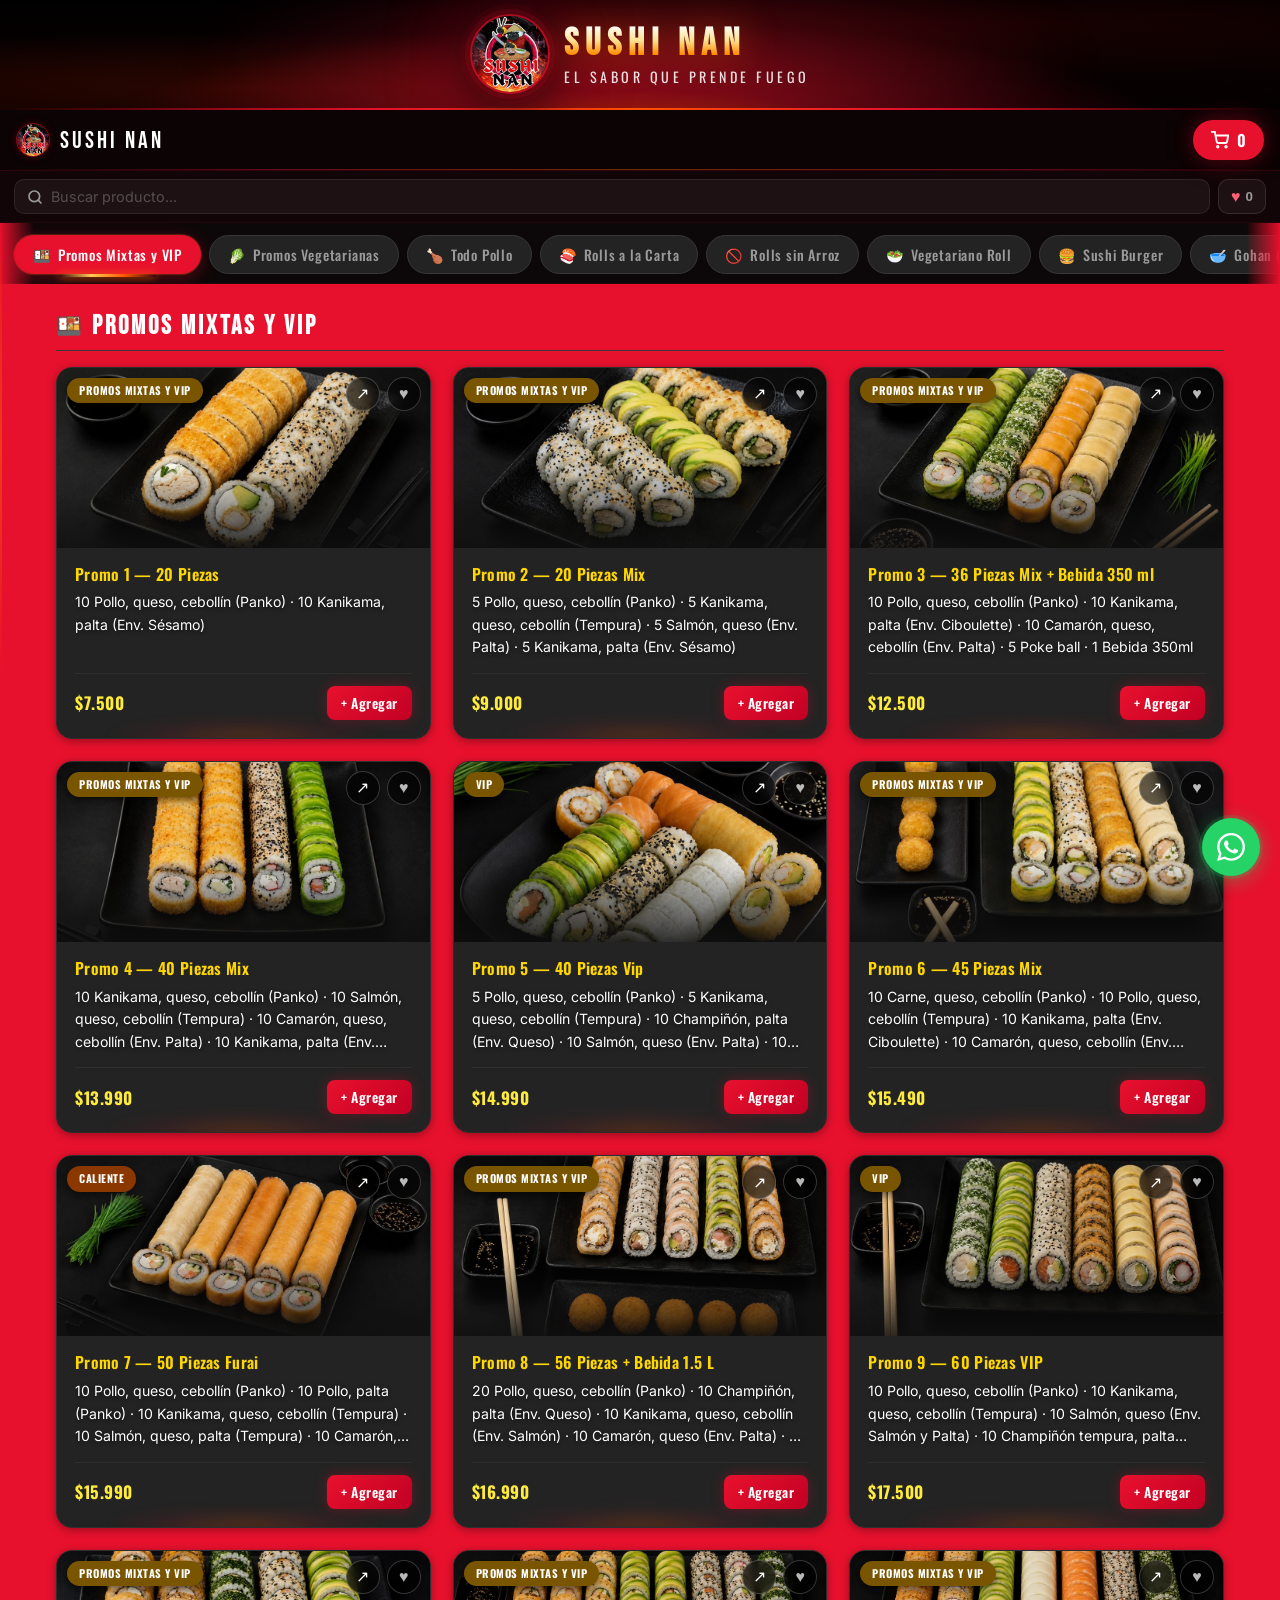
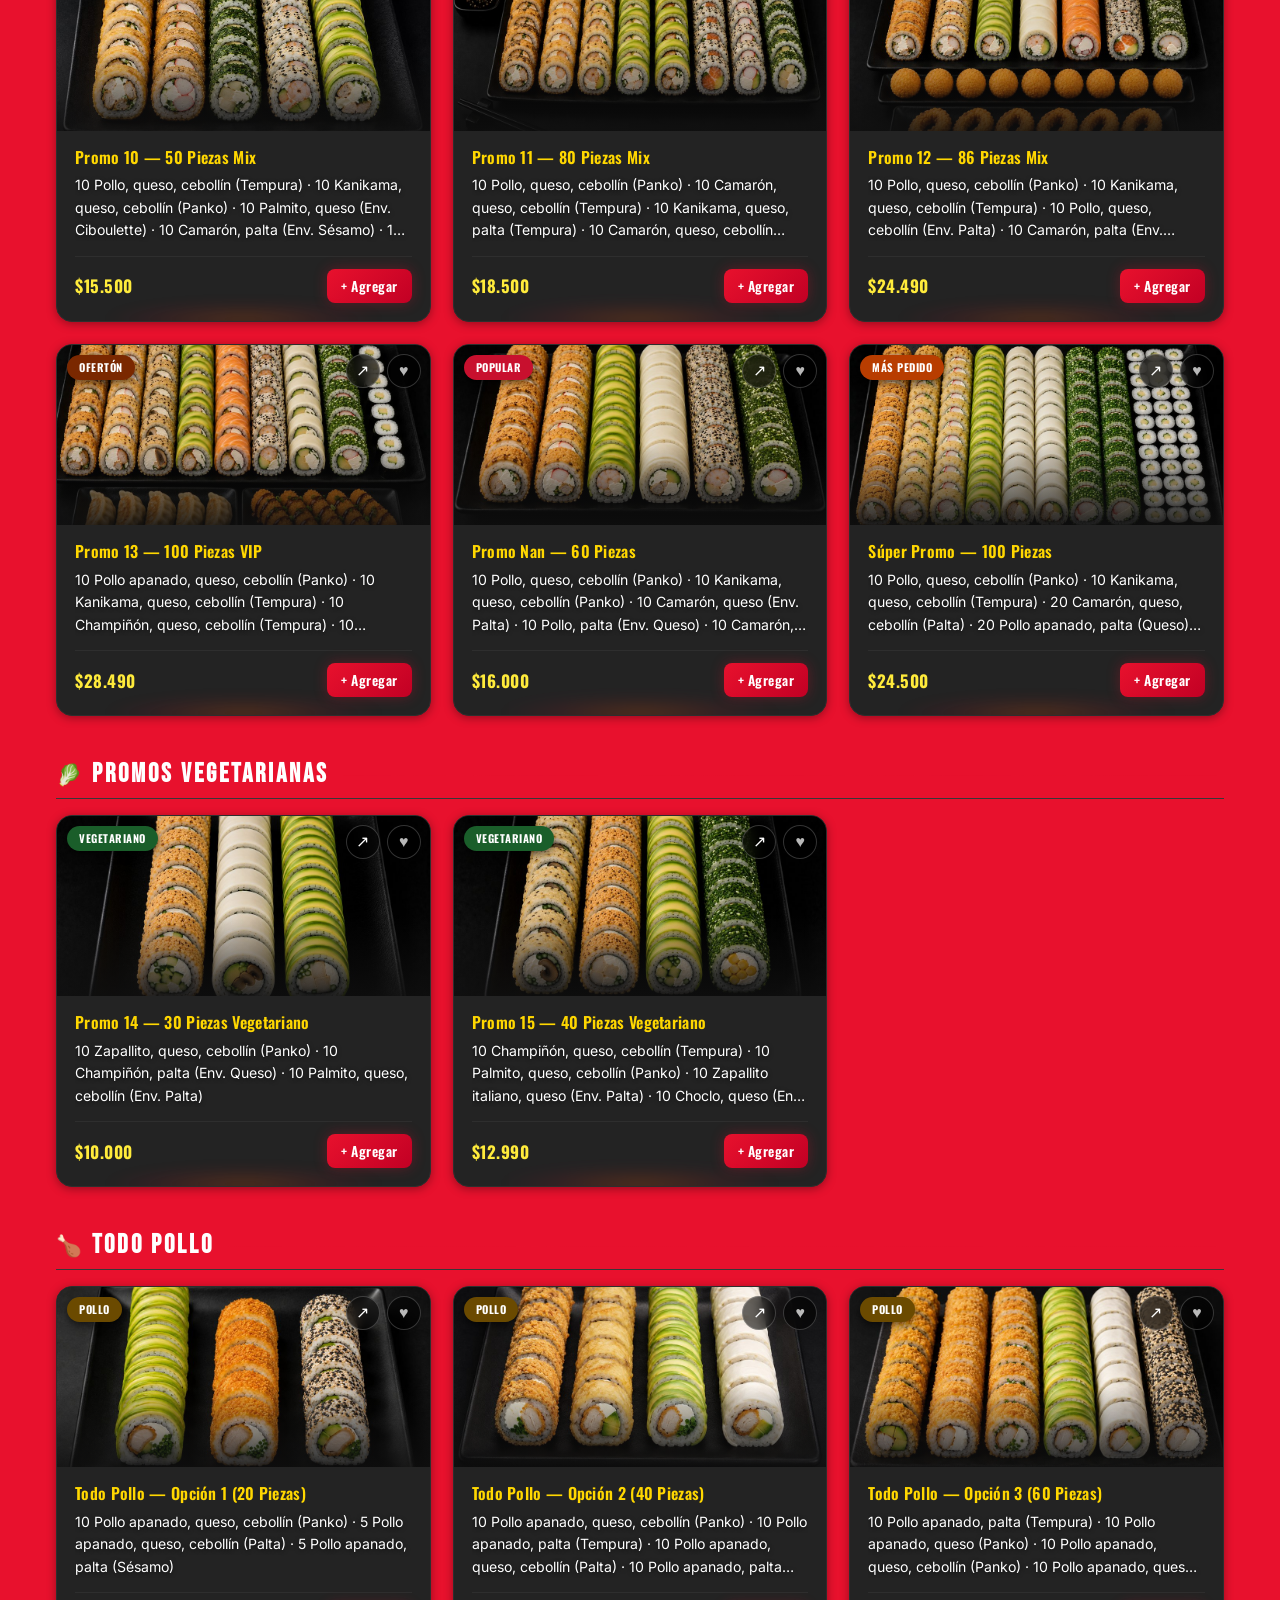
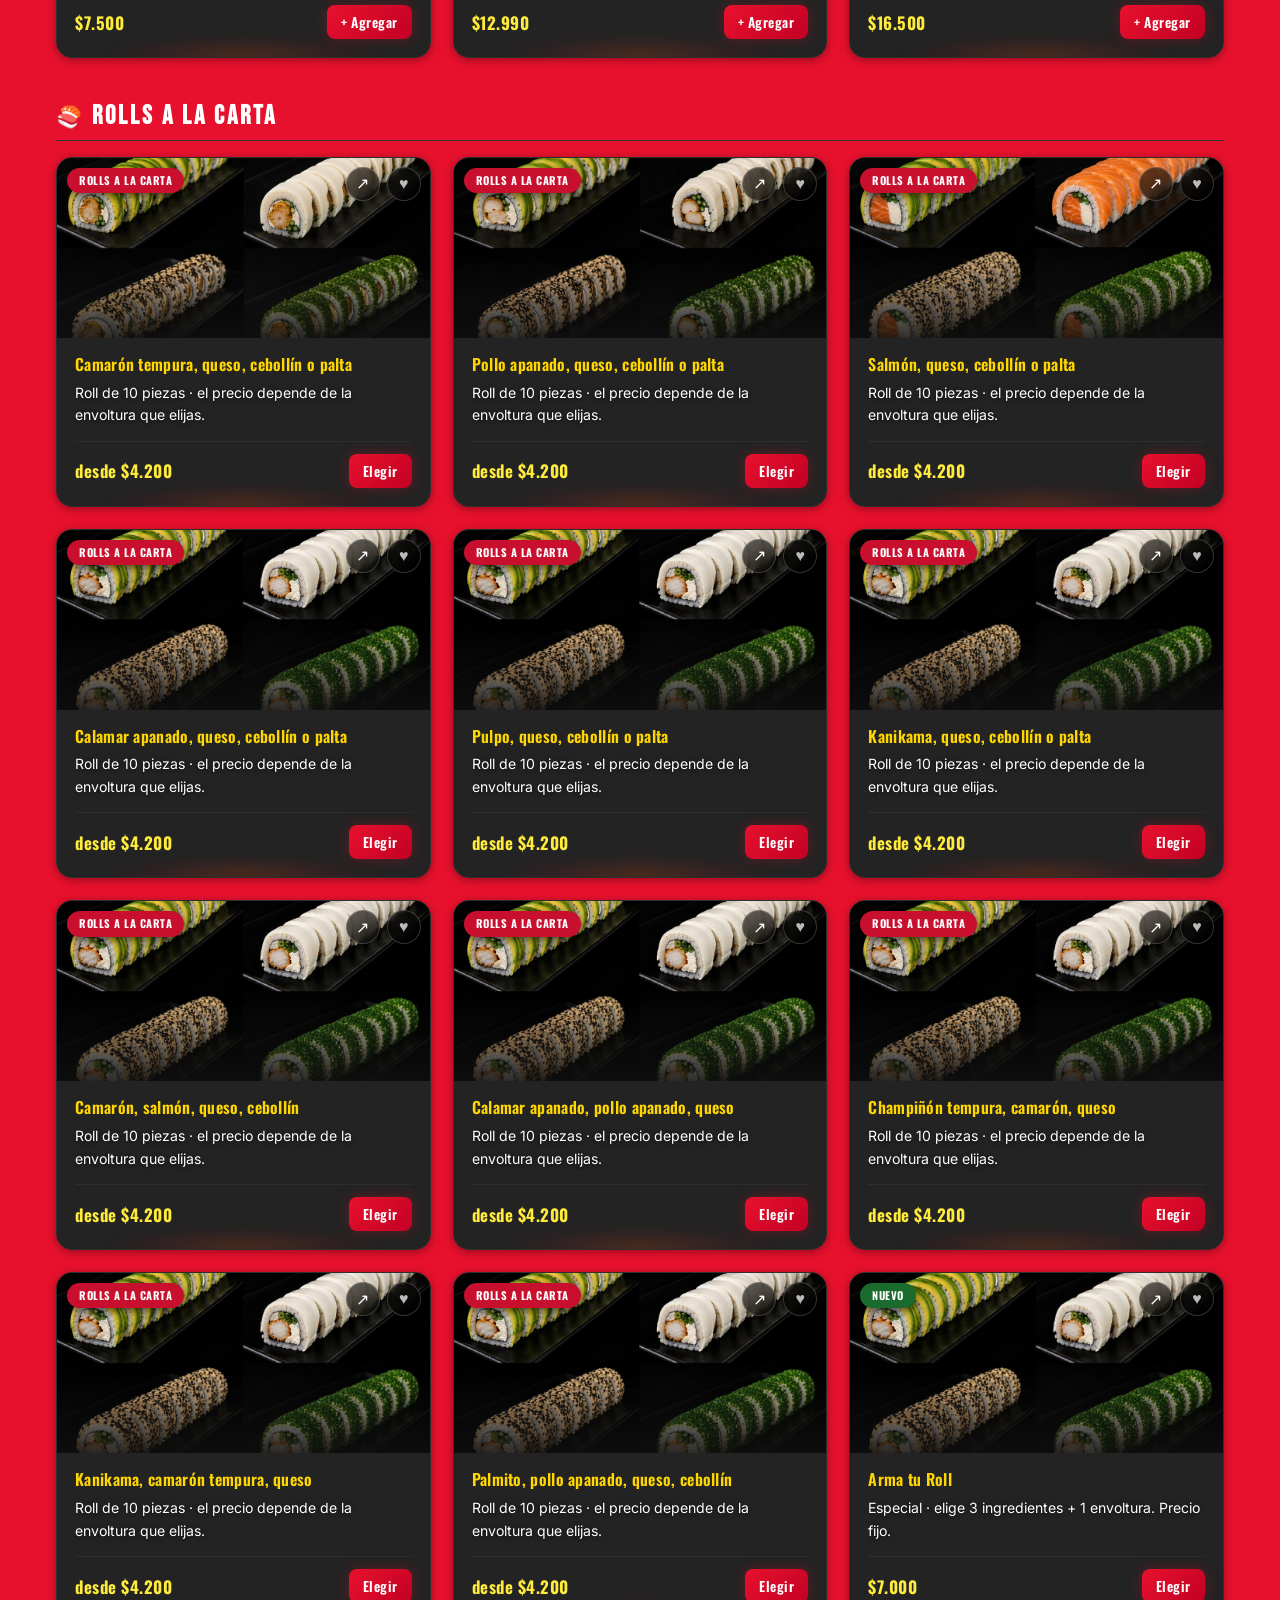
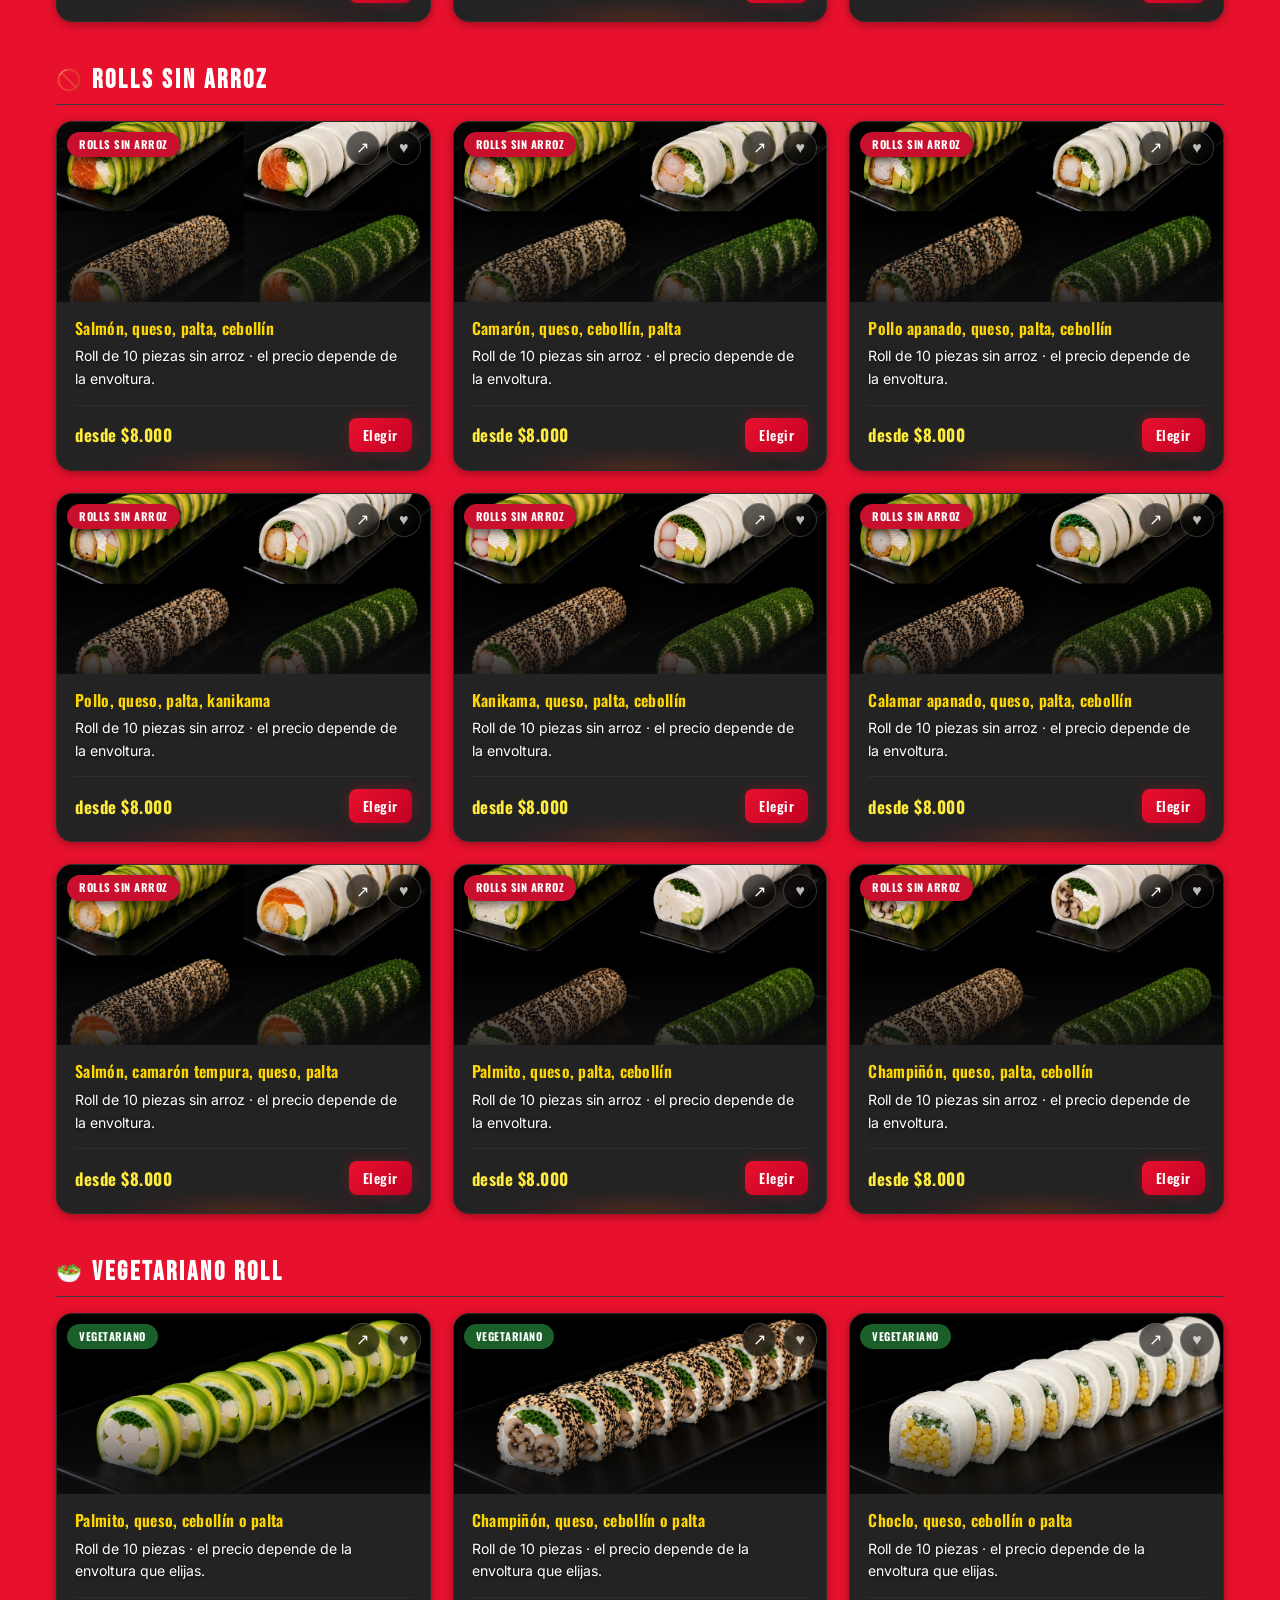
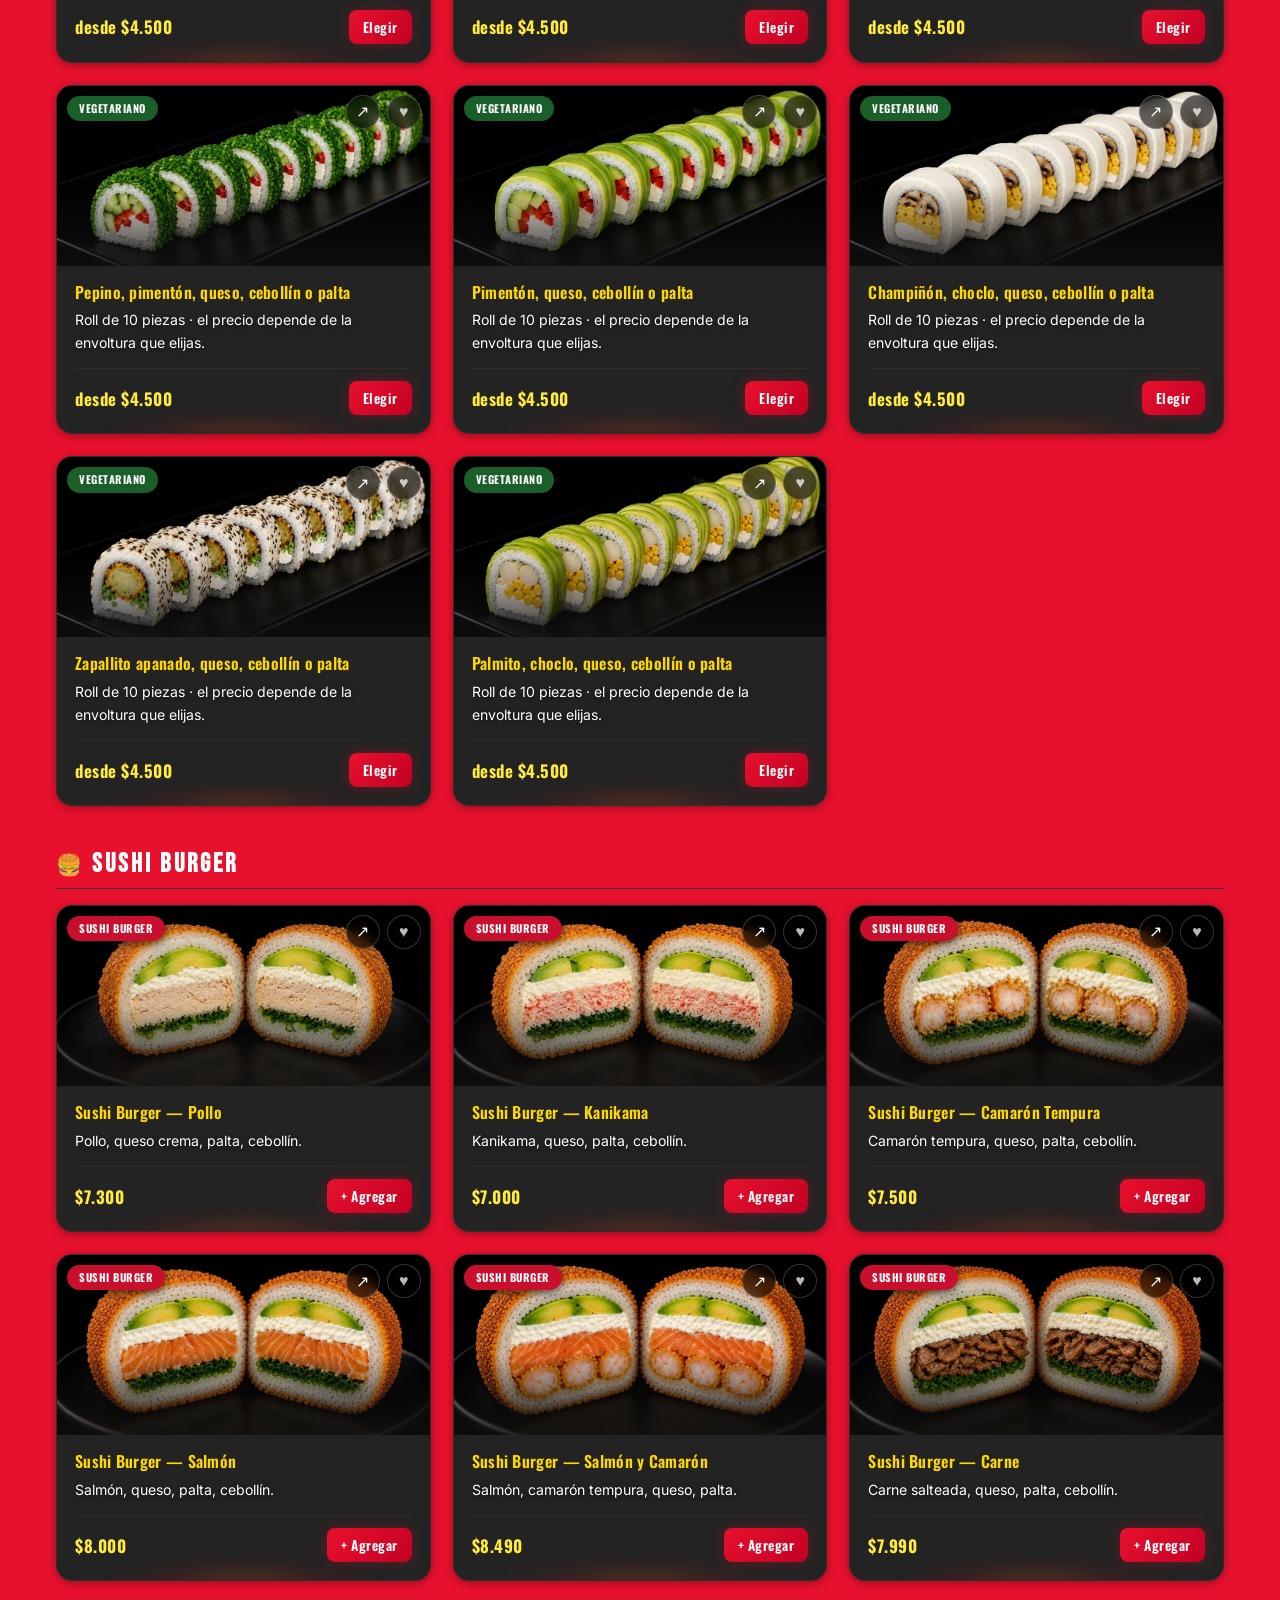
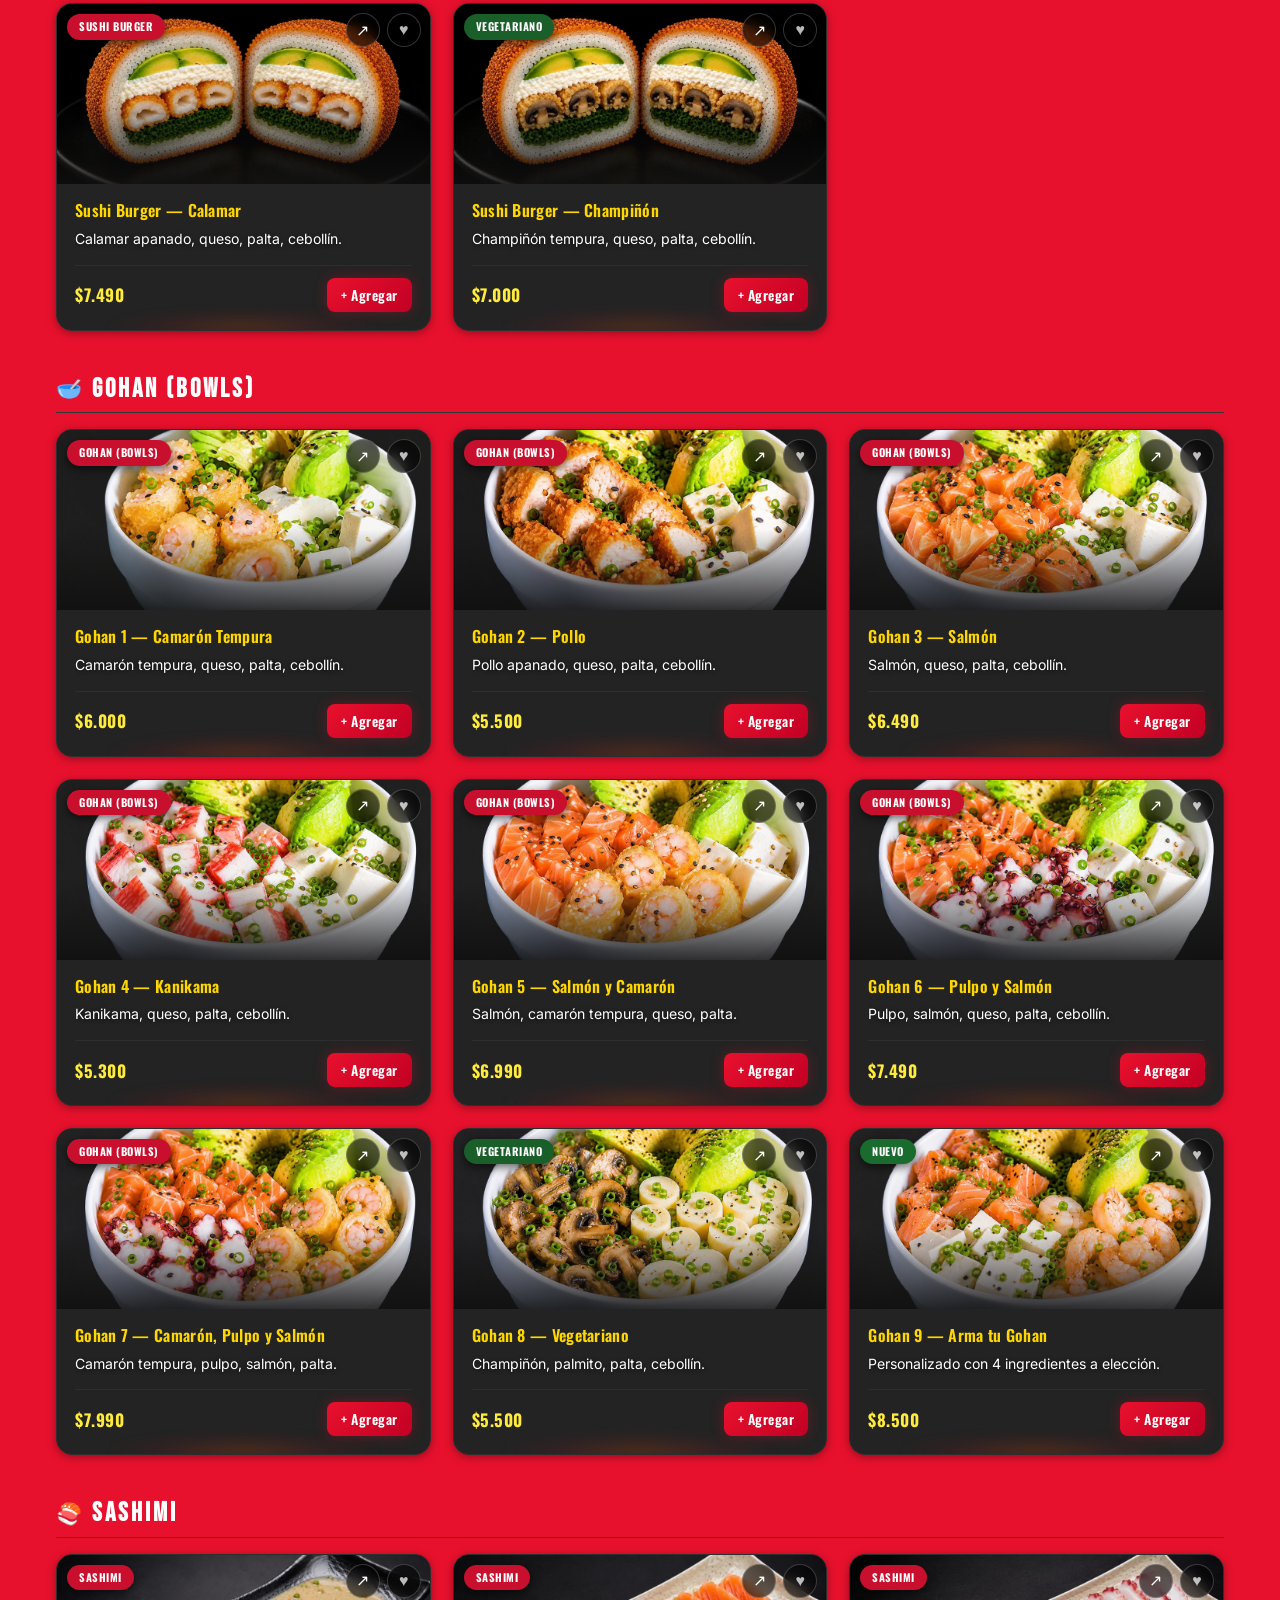
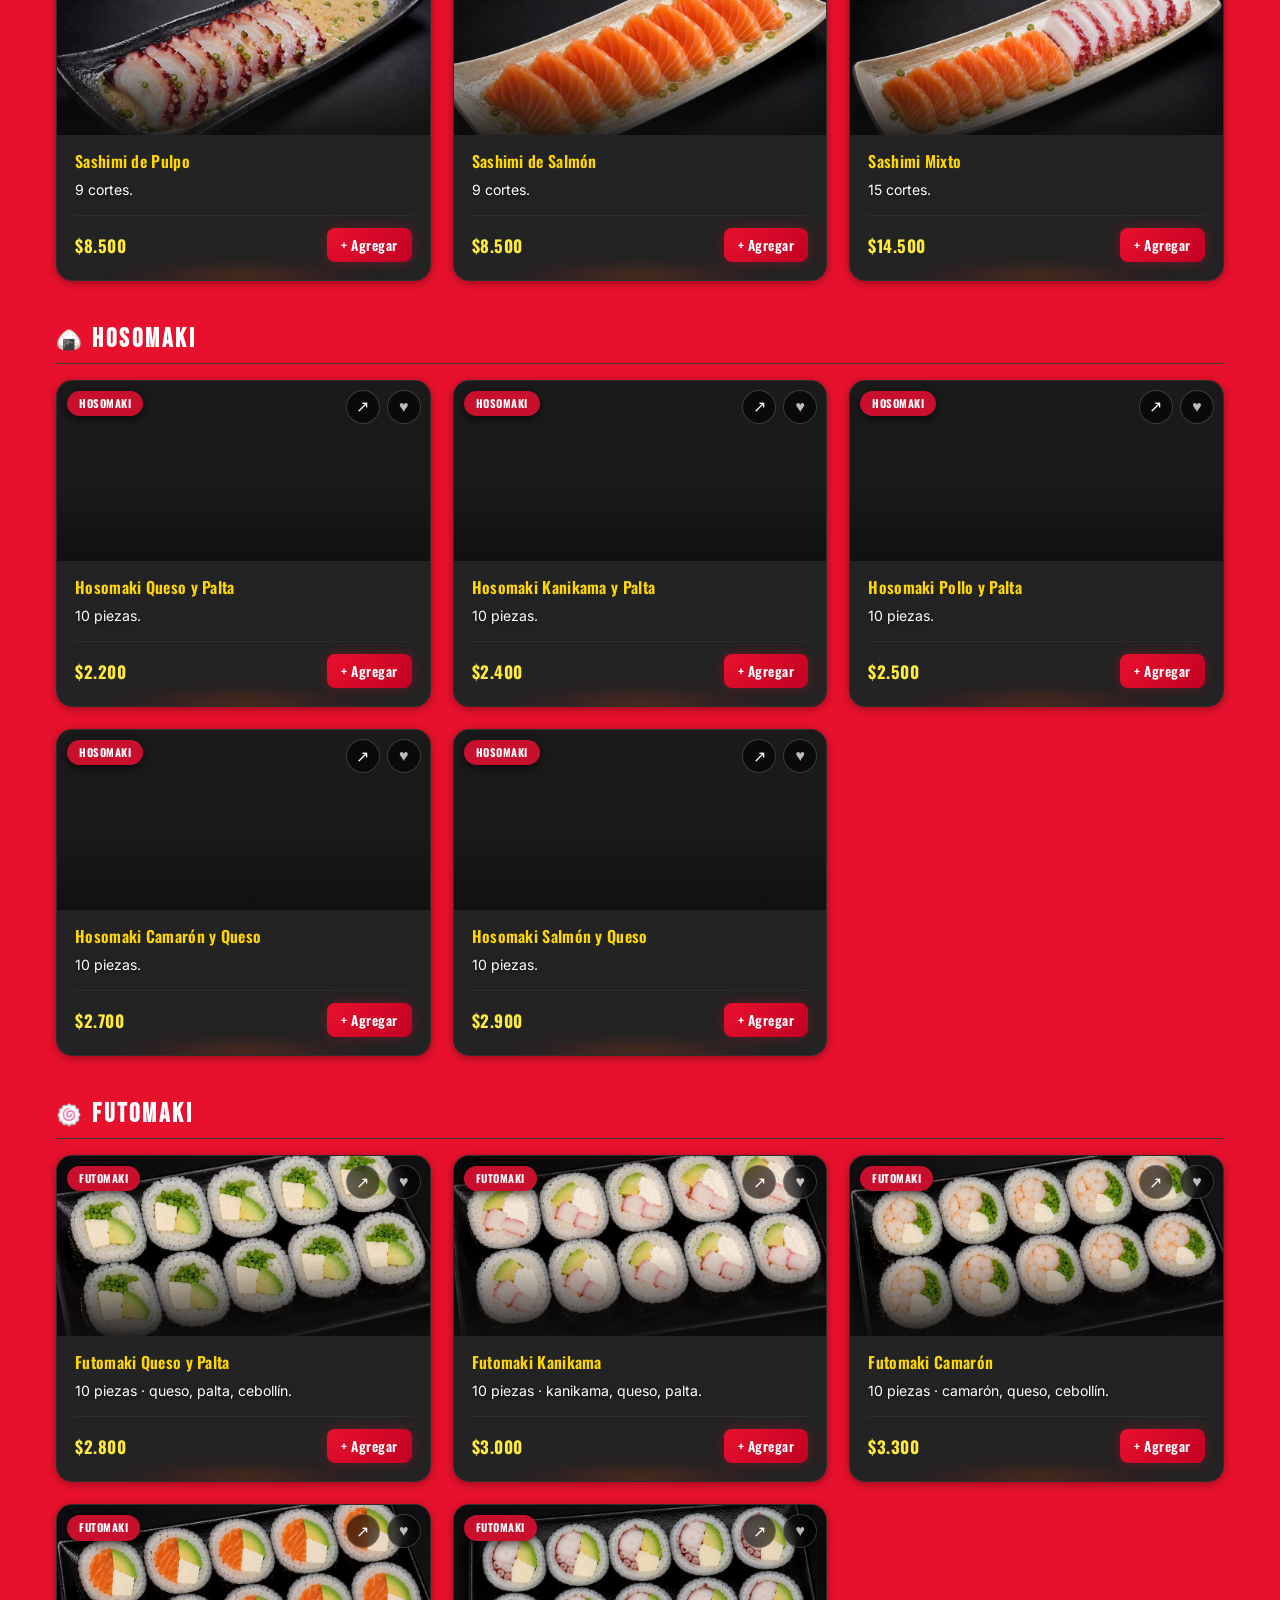
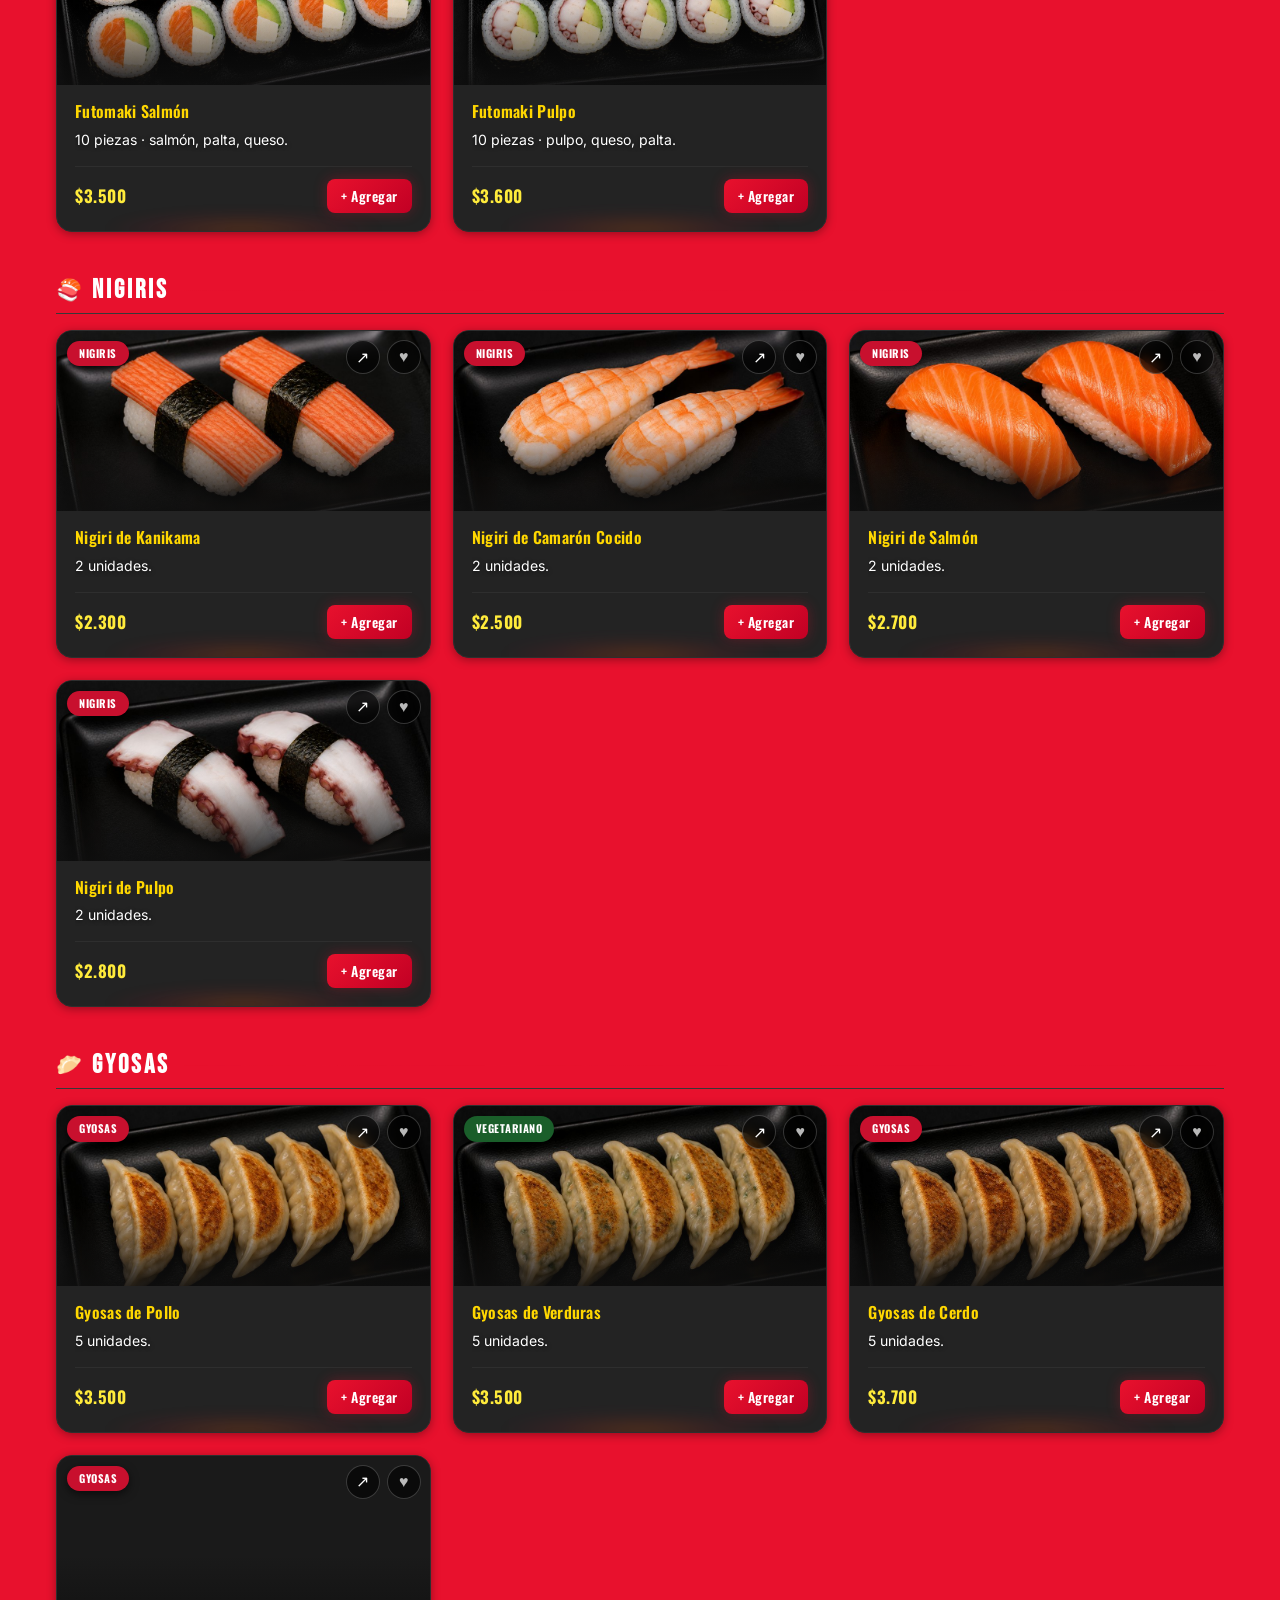
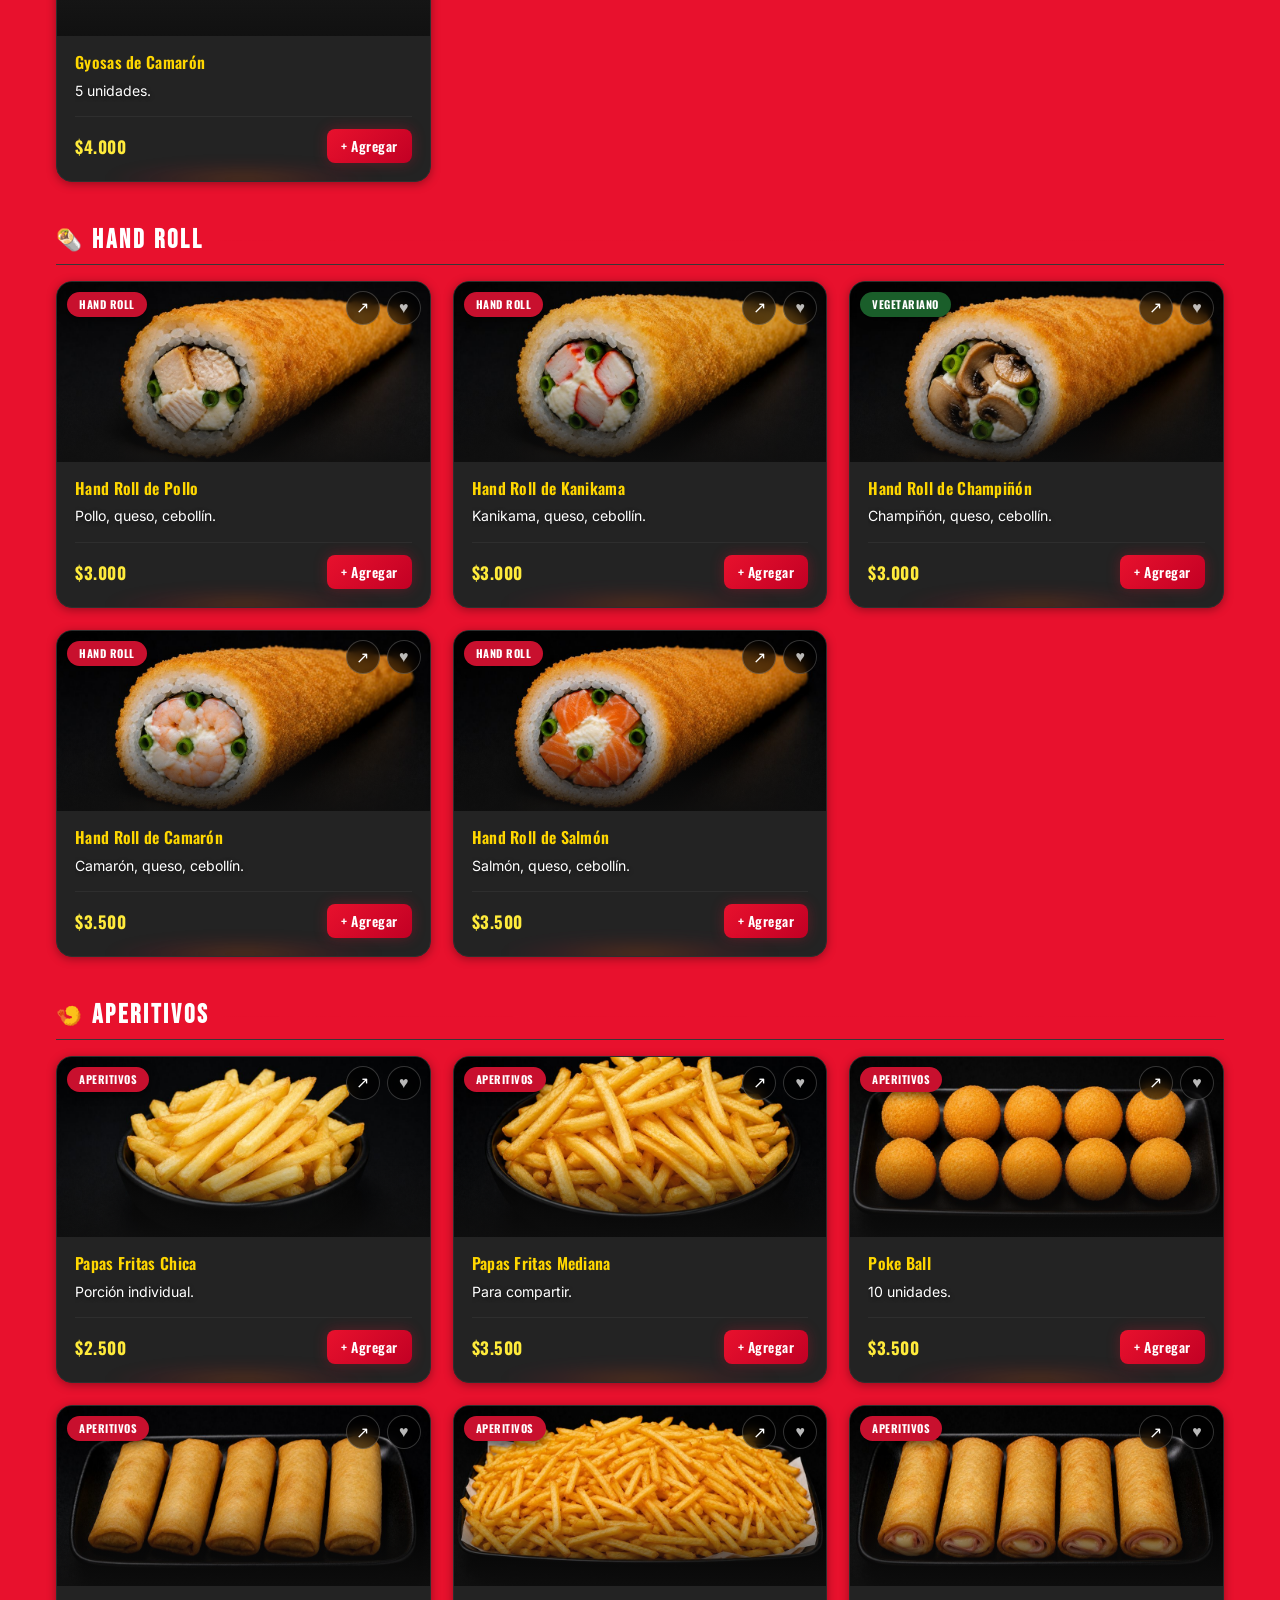
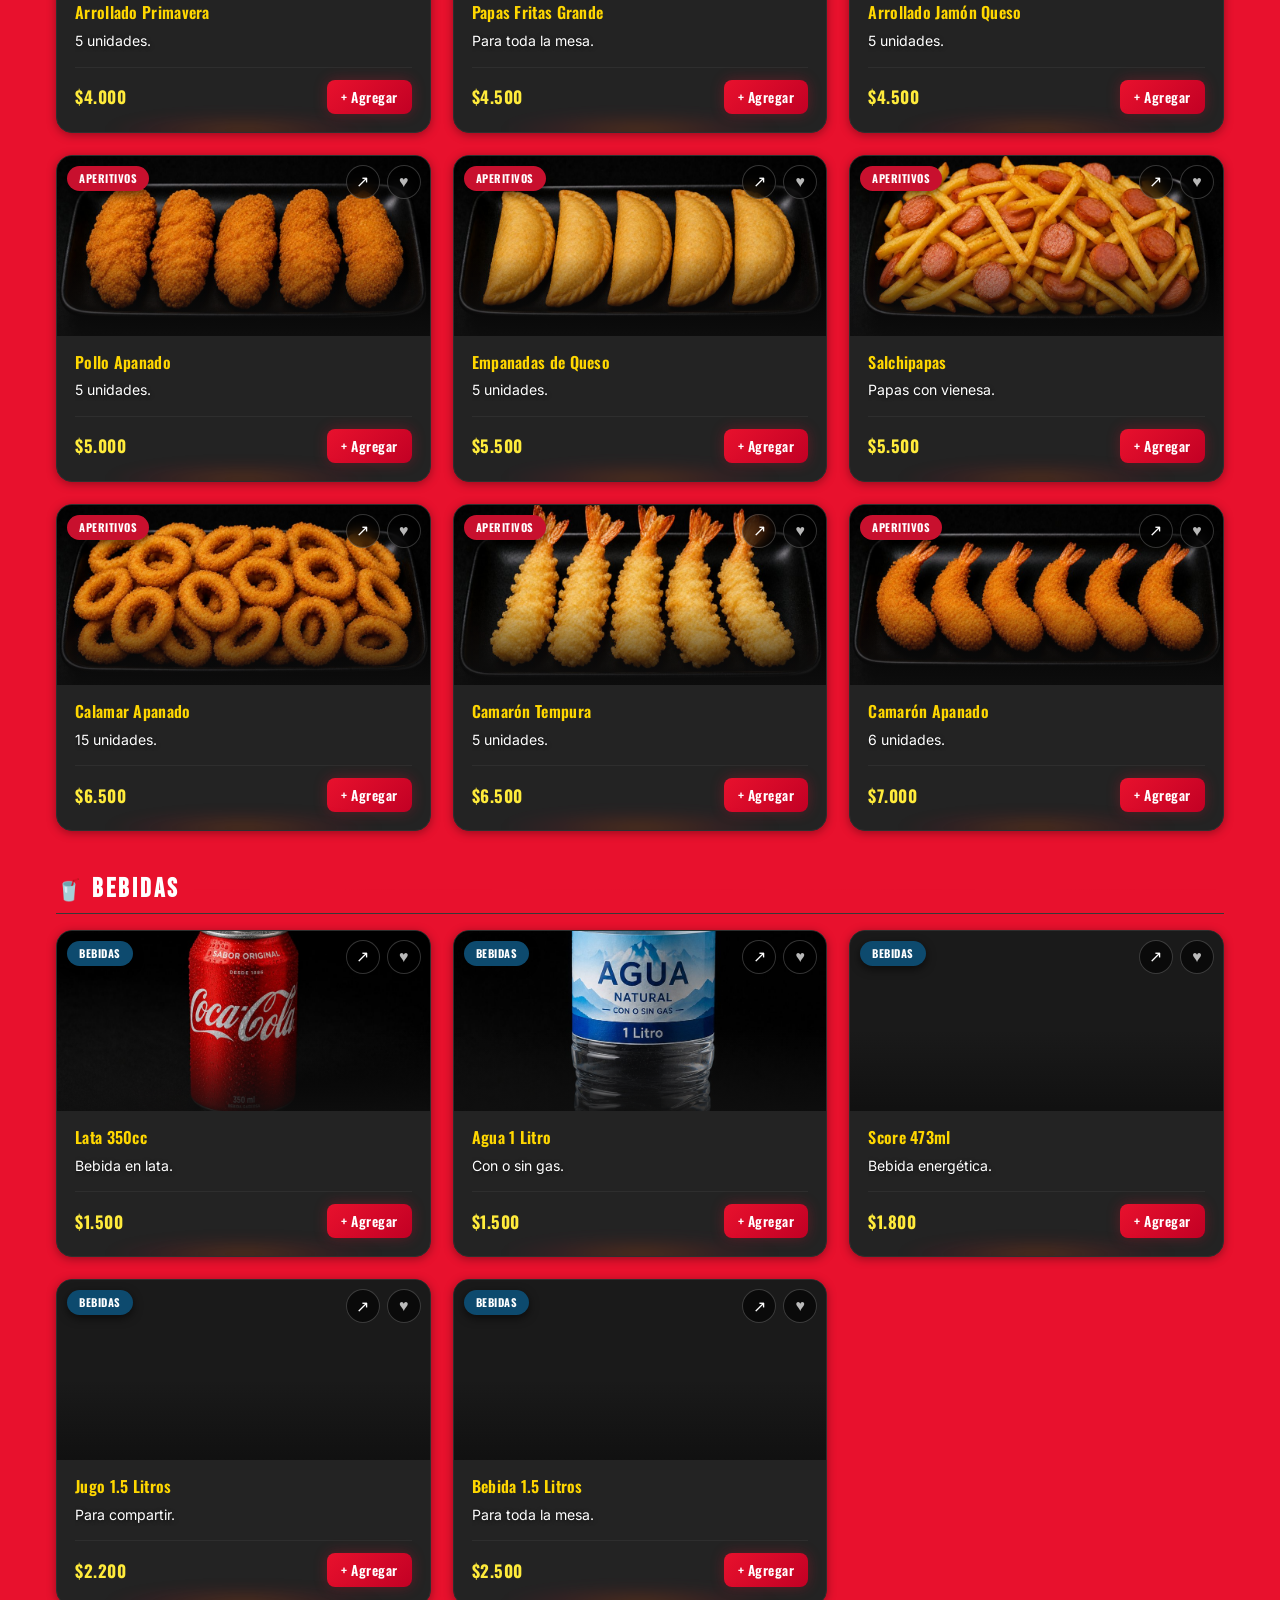
==== sushinan/index.html @ 26dd49ad "actualizacion nombre carptea raiz" ====
<!DOCTYPE html>
<html lang="es">
<head>
  <meta charset="UTF-8">
  <meta name="viewport" content="width=device-width, initial-scale=1.0">
  <title>Sushi Nan — Pedidos Online</title>
  <meta name="description" content="Pide tus rolls y combos favoritos de Sushi Nan directamente por WhatsApp.">
  <meta name="theme-color" content="#e8112d">
  <meta name="robots" content="index,follow">
  <meta property="og:type" content="restaurant">
  <meta property="og:locale" content="es_CL">
  <meta property="og:title" content="Sushi Nan — Pedidos Online">
  <meta property="og:description" content="Rolls, promociones y sushi con retiro o delivery en Recoleta y comunas cercanas.">
  <meta property="og:image" content="img/logo-sushinan.png">
  <script type="application/ld+json">
  {
    "@context": "https://schema.org",
    "@type": "Restaurant",
    "name": "Sushi Nan",
    "servesCuisine": "Sushi",
    "telephone": "+56936413434",
    "priceRange": "$$",
    "address": {
      "@type": "PostalAddress",
      "streetAddress": "Nueva Recoleta 3632",
      "addressLocality": "Recoleta",
      "addressRegion": "Región Metropolitana",
      "addressCountry": "CL"
    },
    "sameAs": [
      "https://www.instagram.com/sushinan.s.centro/",
      "https://www.facebook.com/www.sushinan.cl"
    ]
  }
  </script>
  <link rel="icon" type="image/png" href="img/logo-sushinan.png">
  <link rel="preconnect" href="https://fonts.googleapis.com">
  <link rel="preconnect" href="https://fonts.gstatic.com" crossorigin>
  <link href="https://fonts.googleapis.com/css2?family=Bebas+Neue&family=Oswald:wght@400;500;600;700&family=Inter:wght@400;500;600&display=swap" rel="stylesheet">
  <link rel="stylesheet" href="css/styles.css?v=49">
</head>
<body>

  <!-- HERO -->
  <section class="hero" id="hero-section">
    <div class="hero__particles" aria-hidden="true">
      <span></span><span></span><span></span>
      <span></span><span></span><span></span>
    </div>
    <div class="hero__content">
      <img src="img/logo-sushinan.png" alt="Sushi Nan" class="hero__logo" id="logo-negocio">
      <div class="hero__text">
        <h1 class="hero__nombre" id="nombre-negocio">Sushi Nan</h1>
        <p class="hero__tagline" id="tagline-negocio">El sabor que prende fuego</p>
      </div>
    </div>
    <div class="hero__glow" aria-hidden="true"></div>
  </section>

  <!-- HEADER STICKY -->
  <header class="header">
    <div class="header__content">
      <img src="img/logo-sushinan.png" alt="Logo" class="header__logo" id="header-logo">
      <span class="header__nombre" id="header-nombre">Sushi Nan</span>
    </div>
    <button class="header__cart-btn" id="cart-toggle" aria-label="Ver carrito" aria-controls="carrito-panel" aria-expanded="false">
      <svg class="cart-icon" width="18" height="18" viewBox="0 0 24 24" fill="none" stroke="currentColor" stroke-width="2.5" stroke-linecap="round" stroke-linejoin="round">
        <circle cx="9" cy="21" r="1"/><circle cx="20" cy="21" r="1"/>
        <path d="M1 1h4l2.68 13.39a2 2 0 0 0 2 1.61h9.72a2 2 0 0 0 2-1.61L23 6H6"/>
      </svg>
      <span id="cart-count" aria-live="polite">0</span>
    </button>
  </header>

  <!-- BARRA BÚSQUEDA -->
  <div class="busqueda-barra">
    <div class="busqueda-acciones">
      <div class="busqueda-wrap">
        <svg class="busqueda-icono" width="16" height="16" viewBox="0 0 24 24" fill="none" stroke="currentColor" stroke-width="2.5" stroke-linecap="round" stroke-linejoin="round"><circle cx="11" cy="11" r="8"/><path d="m21 21-4.35-4.35"/></svg>
        <label class="sr-only" for="busqueda-input">Buscar productos</label>
        <input type="search" id="busqueda-input" class="busqueda-input" placeholder="Buscar producto..." autocomplete="off" spellcheck="false">
        <button class="busqueda-limpiar" id="busqueda-limpiar" aria-label="Limpiar">✕</button>
      </div>
      <button class="favoritos-filtro" id="favoritos-filtro" type="button" aria-pressed="false" aria-label="Mostrar productos favoritos">
        <span aria-hidden="true">♥</span>
        <span id="favoritos-count">0</span>
      </button>
    </div>
    <p class="busqueda-estado sr-only" id="busqueda-estado" aria-live="polite"></p>
  </div>

  <!-- NAV CATEGORÍAS -->
  <nav class="categorias" id="categorias-nav" aria-label="Categorías">
    <!-- Generado por JS -->
  </nav>

  <!-- PRODUCTOS -->
  <main class="productos" id="productos-container">
    <!-- Generado por JS -->
  </main>

  <!-- CARRITO LATERAL -->
  <aside class="carrito" id="carrito-panel" role="dialog" aria-modal="true" aria-hidden="true" aria-labelledby="carrito-titulo" tabindex="-1">
    <div class="carrito__header">
      <div class="carrito__header-left">
        <svg width="20" height="20" viewBox="0 0 24 24" fill="none" stroke="currentColor" stroke-width="2.5" stroke-linecap="round" stroke-linejoin="round" style="color:#e8112d">
          <circle cx="9" cy="21" r="1"/><circle cx="20" cy="21" r="1"/>
          <path d="M1 1h4l2.68 13.39a2 2 0 0 0 2 1.61h9.72a2 2 0 0 0 2-1.61L23 6H6"/>
        </svg>
        <h2 id="carrito-titulo">Mi Pedido</h2>
      </div>
      <button class="carrito__cerrar" id="cart-close" aria-label="Cerrar carrito">✕</button>
    </div>
    <!-- ZONA SCROLLEABLE: items + formulario + pago -->
    <div class="carrito__scroll">
      <div class="carrito__items" id="carrito-items">
        <div class="carrito__vacio">
          <span class="carrito__vacio-icono">🍣</span>
          <p>Tu pedido está vacío</p>
          <span>Agrega algo delicioso</span>
        </div>
      </div>
      <button class="repetir-pedido" id="repetir-ultimo-pedido" type="button" hidden>
        <span aria-hidden="true">↻</span> Repetir mi último pedido
      </button>

      <!-- DATOS DEL CLIENTE -->
      <div class="cliente-seccion">
        <p class="pago-titulo">MODALIDAD</p>
        <div class="modalidad-opciones" role="group" aria-label="Modalidad del pedido">
          <button class="modalidad-btn activo" type="button" data-modalidad="delivery" aria-pressed="true">🛵 Delivery</button>
          <button class="modalidad-btn" type="button" data-modalidad="retiro" aria-pressed="false">🏪 Retiro en local</button>
        </div>
        <p class="estado-negocio" id="estado-negocio" aria-live="polite"></p>
        <p class="pago-titulo">TUS DATOS</p>
        <div class="cliente-campos">
          <div class="cliente-campo">
            <label for="cliente-nombre">Nombre <span aria-hidden="true">*</span></label>
            <input type="text" id="cliente-nombre" placeholder="¿Cómo te llamas?" autocomplete="name" required>
          </div>
          <div class="cliente-campo">
            <label for="cliente-telefono">Teléfono <span aria-hidden="true">*</span></label>
            <input type="tel" id="cliente-telefono" placeholder="+56 9 XXXX XXXX" autocomplete="tel" inputmode="tel" required>
          </div>
          <div class="cliente-campo campo-delivery">
            <label for="cliente-direccion">Dirección <span aria-hidden="true">*</span></label>
            <input type="text" id="cliente-direccion" placeholder="Calle y número" autocomplete="street-address">
          </div>
          <a class="como-llegar campo-retiro" id="como-llegar" href="#" target="_blank" rel="noopener noreferrer" hidden>
            <span aria-hidden="true">📍</span>
            <span>Cómo llegar al local</span>
          </a>
          <div class="cliente-campo campo-delivery">
            <label for="cliente-comuna">Comuna <span aria-hidden="true">*</span></label>
            <select id="cliente-comuna">
              <option value="">Selecciona tu comuna...</option>
            </select>
          </div>
          <div class="cliente-campo">
            <label for="cliente-nota">Nota o alergias (opcional)</label>
            <input type="text" id="cliente-nota" placeholder="Ej: alergia al camarón, sin ají...">
          </div>
          <div class="pedido-opciones">
            <p class="pago-titulo">OPCIONES DEL PEDIDO</p>
            <div class="cliente-campo">
              <label for="cliente-palillos">Cantidad de palillos</label>
              <select id="cliente-palillos">
                <option value="0">No necesito</option>
                <option value="1">1 par</option>
                <option value="2">2 pares</option>
                <option value="3">3 pares</option>
                <option value="4">4 pares</option>
                <option value="5">5 pares</option>
                <option value="6">6 pares</option>
                <option value="7">7 pares</option>
                <option value="8">8 pares</option>
                <option value="9">9 pares</option>
                <option value="10">10 pares</option>
              </select>
            </div>
            <div class="preferencias-checks">
              <label><input type="checkbox" id="cliente-sin-soya"> Sin soya</label>
              <label><input type="checkbox" id="cliente-sin-wasabi"> Sin wasabi</label>
            </div>
          </div>
          <div class="programacion-pedido">
            <label class="programar-toggle">
              <input type="checkbox" id="programar-pedido">
              <span>Programar pedido</span>
            </label>
            <div class="programacion-campos" id="programacion-campos" hidden>
              <div class="cliente-campo">
                <label for="cliente-fecha-pedido">Fecha</label>
                <input type="date" id="cliente-fecha-pedido">
              </div>
              <div class="cliente-campo">
                <label for="cliente-hora-pedido">Hora deseada</label>
                <input type="time" id="cliente-hora-pedido" step="900">
                <span class="campo-ayuda" id="horario-programacion-aviso"></span>
              </div>
            </div>
          </div>
          <div class="privacidad-local">
            <label class="recordar-datos">
              <input type="checkbox" id="recordar-datos">
              <span>Recordar mis datos durante 30 días en este dispositivo</span>
            </label>
            <p>Tu información se guarda solamente en este navegador y se utiliza para completar futuros pedidos.</p>
            <button id="borrar-datos" type="button">Borrar mis datos del dispositivo</button>
          </div>
          <p class="form-error" id="form-error" role="alert" aria-live="assertive"></p>
        </div>
      </div>

      <!-- MÉTODO DE PAGO -->
      <div class="pago-seccion" id="pago-seccion">
        <p class="pago-titulo">MÉTODO DE PAGO</p>
        <div class="pago-opciones">
          <button class="pago-btn activo" type="button" data-metodo="efectivo" aria-pressed="true">
            <span>💵</span> Efectivo
          </button>
          <button class="pago-btn" type="button" data-metodo="transferencia" aria-pressed="false">
            <span>🏦</span> Transfer.
          </button>
          <button class="pago-btn" type="button" data-metodo="tarjeta" aria-pressed="false">
            <span>💳</span> Tarjeta
          </button>
        </div>

        <!-- Panel datos de transferencia -->
        <div class="transferencia-panel" id="transferencia-panel">
          <div class="transferencia-datos" id="transferencia-datos"></div>
          <p class="transferencia-hint">
            Realiza la transferencia y envía el comprobante directamente en el chat de WhatsApp.
          </p>
        </div>
      </div>
    </div>

    <!-- CTA FIJO ABAJO -->
    <div class="carrito__cta">
      <div class="carrito__desglose" id="carrito-desglose" style="display:none">
        <div class="carrito__desglose-fila">
          <span>Subtotal</span>
          <span id="carrito-subtotal">$0</span>
        </div>
        <div class="carrito__desglose-fila carrito__desglose-envio">
          <span>Envío (<span id="carrito-comuna-label"></span>)</span>
          <span id="carrito-costo-envio">$0</span>
        </div>
      </div>
      <p class="carrito__aviso" id="carrito-aviso"></p>
      <div class="carrito__total">
        <span class="carrito__total-label">Total</span>
        <span class="carrito__total-valor" id="carrito-total">$0</span>
      </div>
      <button class="btn-pedir" id="btn-pedir-whatsapp">
        <svg width="20" height="20" viewBox="0 0 24 24" fill="currentColor" style="flex-shrink:0">
          <path d="M17.472 14.382c-.297-.149-1.758-.867-2.03-.967-.273-.099-.471-.148-.67.15-.197.297-.767.966-.94 1.164-.173.199-.347.223-.644.075-.297-.15-1.255-.463-2.39-1.475-.883-.788-1.48-1.761-1.653-2.059-.173-.297-.018-.458.13-.606.134-.133.298-.347.446-.52.149-.174.198-.298.298-.497.099-.198.05-.371-.025-.52-.075-.149-.669-1.612-.916-2.207-.242-.579-.487-.5-.669-.51-.173-.008-.371-.01-.57-.01-.198 0-.52.074-.792.372-.272.297-1.04 1.016-1.04 2.479 0 1.462 1.065 2.875 1.213 3.074.149.198 2.096 3.2 5.077 4.487.709.306 1.262.489 1.694.625.712.227 1.36.195 1.871.118.571-.085 1.758-.719 2.006-1.413.248-.694.248-1.289.173-1.413-.074-.124-.272-.198-.57-.347m-5.421 7.403h-.004a9.87 9.87 0 01-5.031-1.378l-.361-.214-3.741.982.998-3.648-.235-.374a9.86 9.86 0 01-1.51-5.26c.001-5.45 4.436-9.884 9.888-9.884 2.64 0 5.122 1.03 6.988 2.898a9.825 9.825 0 012.893 6.994c-.003 5.45-4.437 9.884-9.885 9.884m8.413-18.297A11.815 11.815 0 0012.05 0C5.495 0 .16 5.335.157 11.892c0 2.096.547 4.142 1.588 5.945L.057 24l6.305-1.654a11.882 11.882 0 005.683 1.448h.005c6.554 0 11.89-5.335 11.893-11.893a11.821 11.821 0 00-3.48-8.413z"/>
        </svg>
        <span id="btn-pedir-texto">Pedir por WhatsApp</span>
      </button>
      <button class="btn-vaciar" id="btn-vaciar" type="button">Vaciar pedido</button>
    </div>
  </aside>

  <div class="overlay" id="overlay"></div>

  <!-- MODAL PRODUCTO -->
  <div class="modal-overlay" id="modal-overlay" aria-modal="true" aria-hidden="true" role="dialog" aria-labelledby="modal-nombre">
    <div class="modal-card" id="modal-card">
      <button class="modal-cerrar" id="modal-cerrar" aria-label="Cerrar">✕</button>
      <div class="modal-img-wrap">
        <img src="" alt="" class="modal-img" id="modal-img" width="600" height="360" decoding="async">
        <span class="modal-badge" id="modal-badge"></span>
        <button class="modal-compartir" id="modal-compartir" type="button" aria-label="Compartir este producto">↗</button>
      </div>
      <div class="modal-info">
        <h2 class="modal-nombre" id="modal-nombre"></h2>
        <p class="modal-desc" id="modal-desc"></p>
        <p class="modal-disponibilidad" id="modal-disponibilidad" hidden></p>
        <div class="modal-variaciones" id="modal-variaciones"></div>
        <div class="modal-bottom">
          <span class="modal-precio" id="modal-precio"></span>
          <div class="modal-controles" id="modal-controles"></div>
        </div>
      </div>
    </div>
  </div>

  <!-- CONFIRMACIÓN FINAL DEL PEDIDO -->
  <div class="confirmacion-overlay" id="confirmacion-overlay" aria-modal="true" aria-hidden="true" role="dialog" aria-labelledby="confirmacion-titulo">
    <div class="confirmacion-card" id="confirmacion-card" tabindex="-1">
      <button class="modal-cerrar" id="confirmacion-cerrar" type="button" aria-label="Cerrar confirmación">✕</button>
      <div class="confirmacion-check" aria-hidden="true">
        <svg viewBox="0 0 52 52"><circle cx="26" cy="26" r="23"/><path d="M15 27l7 7 15-16"/></svg>
      </div>
      <p class="confirmacion-eyebrow">REVISA TU PEDIDO</p>
      <h2 id="confirmacion-titulo">Todo listo para WhatsApp</h2>
      <div class="confirmacion-resumen" id="confirmacion-resumen"></div>
      <p class="confirmacion-nota">WhatsApp se abrirá con el pedido preparado. Solo tendrás que presionar Enviar.</p>
      <button class="btn-pedir" id="confirmacion-continuar" type="button">Continuar a WhatsApp</button>
      <button class="confirmacion-volver" id="confirmacion-volver" type="button">Volver y editar</button>
    </div>
  </div>

  <!-- NOTIFICACIÓN DEL CARRITO -->
  <div class="toast-carrito" id="toast-carrito" role="status" aria-live="polite" aria-atomic="true">
    <span class="toast-carrito__icono" aria-hidden="true">✓</span>
    <span class="toast-carrito__texto" id="toast-carrito-texto"></span>
    <button class="toast-carrito__deshacer" id="toast-deshacer" type="button">Deshacer</button>
  </div>

  <!-- BOTÓN FLOTANTE WHATSAPP -->
  <a class="wsp-flotante" id="wsp-flotante" href="#" target="_blank" rel="noopener noreferrer" aria-label="Escríbenos por WhatsApp">
    <svg width="28" height="28" viewBox="0 0 24 24" fill="currentColor">
      <path d="M17.472 14.382c-.297-.149-1.758-.867-2.03-.967-.273-.099-.471-.148-.67.15-.197.297-.767.966-.94 1.164-.173.199-.347.223-.644.075-.297-.15-1.255-.463-2.39-1.475-.883-.788-1.48-1.761-1.653-2.059-.173-.297-.018-.458.13-.606.134-.133.298-.347.446-.52.149-.174.198-.298.298-.497.099-.198.05-.371-.025-.52-.075-.149-.669-1.612-.916-2.207-.242-.579-.487-.5-.669-.51-.173-.008-.371-.01-.57-.01-.198 0-.52.074-.792.372-.272.297-1.04 1.016-1.04 2.479 0 1.462 1.065 2.875 1.213 3.074.149.198 2.096 3.2 5.077 4.487.709.306 1.262.489 1.694.625.712.227 1.36.195 1.871.118.571-.085 1.758-.719 2.006-1.413.248-.694.248-1.289.173-1.413-.074-.124-.272-.198-.57-.347m-5.421 7.403h-.004a9.87 9.87 0 01-5.031-1.378l-.361-.214-3.741.982.998-3.648-.235-.374a9.86 9.86 0 01-1.51-5.26c.001-5.45 4.436-9.884 9.888-9.884 2.64 0 5.122 1.03 6.988 2.898a9.825 9.825 0 012.893 6.994c-.003 5.45-4.437 9.884-9.885 9.884m8.413-18.297A11.815 11.815 0 0012.05 0C5.495 0 .16 5.335.157 11.892c0 2.096.547 4.142 1.588 5.945L.057 24l6.305-1.654a11.882 11.882 0 005.683 1.448h.005c6.554 0 11.89-5.335 11.893-11.893a11.821 11.821 0 00-3.48-8.413z"/>
    </svg>
  </a>

  <footer class="footer">
    <div class="footer__top">
      <div class="footer__marca">
        <img src="img/logo-sushinan.png" alt="Sushi Nan" class="footer__logo" id="footer-logo">
        <p class="footer__nombre" id="footer-nombre">Sushi Nan</p>
        <p class="footer__tagline" id="footer-tagline">El sabor que prende fuego</p>
      </div>
      <div class="footer__info">
        <div class="footer__info-item" id="footer-direccion">
          <svg width="14" height="14" viewBox="0 0 24 24" fill="none" stroke="currentColor" stroke-width="2" stroke-linecap="round" stroke-linejoin="round"><path d="M21 10c0 7-9 13-9 13s-9-6-9-13a9 9 0 0 1 18 0z"/><circle cx="12" cy="10" r="3"/></svg>
          <span>Cargando...</span>
        </div>
        <div class="footer__info-item" id="footer-telefono">
          <svg width="14" height="14" viewBox="0 0 24 24" fill="none" stroke="currentColor" stroke-width="2" stroke-linecap="round" stroke-linejoin="round"><path d="M22 16.92v3a2 2 0 0 1-2.18 2 19.79 19.79 0 0 1-8.63-3.07A19.5 19.5 0 0 1 4.69 13 19.79 19.79 0 0 1 1.6 4.38 2 2 0 0 1 3.57 2h3a2 2 0 0 1 2 1.72c.127.96.361 1.903.7 2.81a2 2 0 0 1-.45 2.11L7.91 9.91a16 16 0 0 0 6.1 6.1l.91-.92a2 2 0 0 1 2.11-.45c.907.339 1.85.573 2.81.7A2 2 0 0 1 22 16.92z"/></svg>
          <span>Cargando...</span>
        </div>
        <div class="footer__info-item" id="footer-horario">
          <svg width="14" height="14" viewBox="0 0 24 24" fill="none" stroke="currentColor" stroke-width="2" stroke-linecap="round" stroke-linejoin="round"><circle cx="12" cy="12" r="10"/><polyline points="12 6 12 12 16 14"/></svg>
          <span>Cargando...</span>
        </div>
      </div>
      <div class="footer__redes">
        <p class="footer__redes-titulo">Síguenos</p>
        <div class="footer__redes-links">
          <a class="footer__red" id="footer-instagram" href="#" target="_blank" rel="noopener noreferrer" aria-label="Instagram">
            <svg width="20" height="20" viewBox="0 0 24 24" fill="none" stroke="currentColor" stroke-width="2" stroke-linecap="round" stroke-linejoin="round"><rect x="2" y="2" width="20" height="20" rx="5" ry="5"/><path d="M16 11.37A4 4 0 1 1 12.63 8 4 4 0 0 1 16 11.37z"/><line x1="17.5" y1="6.5" x2="17.51" y2="6.5"/></svg>
            Instagram
          </a>
          <a class="footer__red" id="footer-facebook" href="#" target="_blank" rel="noopener noreferrer" aria-label="Facebook">
            <svg width="20" height="20" viewBox="0 0 24 24" fill="currentColor"><path d="M24 12.073c0-6.627-5.373-12-12-12s-12 5.373-12 12c0 5.99 4.388 10.954 10.125 11.854v-8.385H7.078v-3.47h3.047V9.43c0-3.007 1.792-4.669 4.533-4.669 1.312 0 2.686.235 2.686.235v2.953H15.83c-1.491 0-1.956.925-1.956 1.874v2.25h3.328l-.532 3.47h-2.796v8.385C19.612 23.027 24 18.062 24 12.073z"/></svg>
            Facebook
          </a>
        </div>
      </div>
    </div>
    <div class="footer__bottom">
      <p>© <span id="footer-year"></span> Sushi Nan · Todos los derechos reservados · Pedidos sujetos a disponibilidad</p>
      <p class="footer__politica">Precios y disponibilidad se confirman por WhatsApp. Informa cualquier alergia en la nota del pedido.</p>
    </div>
  </footer>

  <script type="module" src="js/app.js?v=29"></script>
</body>
</html>
---- sushinan/css/styles.css ----
/* =====================
   VARIABLES
   ===================== */

/*
  ╔══════════════════════════════════════════════════════╗
  ║  ROLLBACK — COLORES ANTERIORES (versión oscura)     ║
  ║  Para volver, reemplaza los valores de abajo por:   ║
  ║                                                      ║
  ║  --bg:        #060606;                              ║
  ║  --bg-2:      #0d0d0d;                              ║
  ║  --rojo:      #e8112d;                              ║
  ║  --rojo-dark: #a80d20;                              ║
  ║  --dorado:    #ffc040;                              ║
  ║                                                      ║
  ║  Y en body::before:  rgba(4,4,4,0.82)              ║
  ║  Y en .producto-card:                               ║
  ║    background: linear-gradient(180deg,              ║
  ║      #E60000 0%, #B30000 100%);                     ║
  ║    box-shadow: 0 2px 10px rgba(0,0,0,0.4);         ║
  ╚══════════════════════════════════════════════════════╝
*/

:root {
  --bg:           #191919;
  --bg-2:         #1f1f1f;
  --bg-card:      #232323;
  --bg-card-h:    #2c2c2c;
  --rojo:         #e8112d;
  --rojo-dark:    #a80d20;
  --naranja:      #ff5200;
  --fuego:        #ff8c00;
  --dorado:       #ffffff;
  --texto:        #ffffff;
  --texto-2:      #9a9a9a;
  --texto-3:      #555;
  --borde:        #2e2e2e;
  --borde-2:      #383838;
  --radio:        14px;
  --trans:        0.2s ease;
}

*, *::before, *::after { box-sizing: border-box; margin: 0; padding: 0; }
html { scroll-behavior: smooth; }
[hidden] { display: none !important; }
.sin-scroll { overflow: hidden; }
.sr-only {
  position: absolute !important;
  width: 1px; height: 1px;
  padding: 0; margin: -1px;
  overflow: hidden; clip: rect(0, 0, 0, 0);
  white-space: nowrap; border: 0;
}
:focus-visible { outline: 3px solid #fff; outline-offset: 3px; }
.producto-card.agotado .producto-card__img { filter: grayscale(1); opacity: 0.55; }

/* =====================
   BODY — TEXTURA FUEGO
   ===================== */
body {
  font-family: 'Inter', -apple-system, BlinkMacSystemFont, sans-serif;
  color: var(--texto);
  min-height: 100vh;
  padding-bottom: 0;
  -webkit-font-smoothing: antialiased;
  position: relative;
  background-color: #E8112D;
  background-image: none;
}

/* Overlay oscuro sobre la imagen de fondo para legibilidad */
body::before {
  content: '';
  position: fixed;
  inset: 0;
  pointer-events: none;
  z-index: 0;
  background: transparent;
}

/* Línea de brasa en los bordes laterales */
body::after {
  content: '';
  position: fixed;
  top: 0; bottom: 0; left: 0;
  width: 2px;
  pointer-events: none;
  z-index: 0;
  background: linear-gradient(
    180deg,
    transparent 0%,
    rgba(232,17,45,0.5) 25%,
    rgba(255,100,0,0.5) 50%,
    rgba(232,17,45,0.5) 75%,
    transparent 100%
  );
  animation: border-pulse 6s ease-in-out infinite;
}

@keyframes border-pulse {
  0%, 100% { opacity: 0.4; }
  50%       { opacity: 0.9; }
}

/* Todos los elementos del cuerpo encima del glow */
header, nav, main, aside, footer, .hero, .overlay {
  position: relative;
  z-index: 1;
}

/* =====================
   HERO
   ===================== */
.hero {
  position: relative;
  min-height: 0;
  display: flex;
  align-items: center;
  justify-content: center;
  overflow: hidden;
  padding: 14px 20px 16px;
  background:
    radial-gradient(ellipse at 50% 118%, rgba(255,65,0,0.60) 0%, rgba(232,17,45,0.32) 22%, transparent 58%),
    radial-gradient(ellipse at 20% 80%,  rgba(255,40,0,0.15) 0%, transparent 45%),
    radial-gradient(ellipse at 80% 20%,  rgba(200,10,10,0.10) 0%, transparent 45%),
    linear-gradient(180deg, #010000 0%, #080101 60%, #050000 100%);
  z-index: 1;
}

/* Línea inferior de fuego */
.hero::after {
  content: '';
  position: absolute;
  bottom: 0; left: 0; right: 0;
  height: 2px;
  background: linear-gradient(90deg,
    transparent 0%,
    rgba(140,5,15,0.6) 10%,
    var(--rojo) 30%,
    var(--naranja) 50%,
    var(--rojo) 70%,
    rgba(140,5,15,0.6) 90%,
    transparent 100%
  );
}

/* Brasas flotantes */
.hero__particles {
  position: absolute;
  inset: 0;
  pointer-events: none;
  overflow: hidden;
}
.hero__particles span {
  position: absolute;
  bottom: 8%;
  border-radius: 50%;
  opacity: 0;
  animation: ember-float 6s ease-in infinite;
  filter: blur(0.5px);
}
.hero__particles span:nth-child(1)  { left:8%;  width:3px; height:3px; background:var(--dorado);  animation-delay:0s;   animation-duration:5.5s; }
.hero__particles span:nth-child(2)  { left:22%; width:5px; height:5px; background:var(--naranja); animation-delay:1.3s; animation-duration:7s; }
.hero__particles span:nth-child(3)  { left:38%; width:3px; height:3px; background:var(--fuego);   animation-delay:0.7s; animation-duration:5s; }
.hero__particles span:nth-child(4)  { left:52%; width:4px; height:4px; background:var(--rojo);    animation-delay:2.2s; animation-duration:6.5s; }
.hero__particles span:nth-child(5)  { left:68%; width:3px; height:3px; background:var(--dorado);  animation-delay:1s;   animation-duration:5s; }
.hero__particles span:nth-child(6)  { left:80%; width:5px; height:5px; background:var(--naranja); animation-delay:3s;   animation-duration:7s; }
.hero__particles span:nth-child(7)  { left:91%; width:2px; height:2px; background:#ff2200;        animation-delay:0.4s; animation-duration:4.5s; }
.hero__particles span:nth-child(8)  { left:15%; width:4px; height:4px; background:var(--rojo);    animation-delay:2.8s; animation-duration:6s; }
.hero__particles span:nth-child(9)  { left:45%; width:2px; height:2px; background:var(--dorado);  animation-delay:1.6s; animation-duration:5.5s; }
.hero__particles span:nth-child(10) { left:73%; width:4px; height:4px; background:var(--fuego);   animation-delay:3.5s; animation-duration:6.5s; }

@keyframes ember-float {
  0%   { transform:translateY(0) translateX(0) scale(1);    opacity:0; }
  8%   { opacity:0.95; }
  70%  { opacity:0.4; }
  100% { transform:translateY(-240px) translateX(20px) scale(0.15); opacity:0; }
}

.hero__glow {
  position: absolute;
  bottom: -50px;
  left: 50%;
  transform: translateX(-50%);
  width: 70%;
  height: 200px;
  background: radial-gradient(ellipse, rgba(232,17,45,0.4) 0%, transparent 70%);
  pointer-events: none;
  filter: blur(25px);
  animation: glow-pulse 4s ease-in-out infinite;
}

@keyframes glow-pulse {
  0%,100% { opacity:0.6; transform:translateX(-50%) scaleX(1); }
  50%      { opacity:1;   transform:translateX(-50%) scaleX(1.1); }
}

.hero__content {
  position: relative;
  z-index: 2;
  display: flex;
  flex-direction: row;
  align-items: center;
  gap: 14px;
  text-align: left;
}

.hero__text { display: flex; flex-direction: column; gap: 2px; }

.hero__logo {
  width: 72px;
  height: 72px;
  border-radius: 50%;
  object-fit: cover;
  border: 2px solid rgba(232,17,45,0.65);
  box-shadow:
    0 0 0 5px  rgba(232,17,45,0.13),
    0 0 0 10px rgba(232,17,45,0.05),
    0 14px 55px rgba(0,0,0,0.85),
    0 0 90px   rgba(232,17,45,0.35);
  animation: logo-pulse 4s ease-in-out infinite;
}

@keyframes logo-pulse {
  0%,100% { box-shadow: 0 0 0 5px rgba(232,17,45,0.10), 0 0 0 10px rgba(232,17,45,0.04), 0 14px 55px rgba(0,0,0,0.85), 0 0 60px rgba(232,17,45,0.22); }
  50%      { box-shadow: 0 0 0 6px rgba(232,17,45,0.24), 0 0 0 13px rgba(232,17,45,0.08), 0 14px 55px rgba(0,0,0,0.85), 0 0 110px rgba(232,17,45,0.50); }
}

.hero__nombre {
  font-family: 'Bebas Neue', Impact, sans-serif;
  font-size: 1.9rem;
  letter-spacing: 7px;
  line-height: 1;
  margin-top: 4px;
  /* Gradiente de fuego en el texto */
  background: linear-gradient(180deg, #ffffff 0%, #ffe090 40%, #ff8c00 75%, #e8112d 100%);
  -webkit-background-clip: text;
  -webkit-text-fill-color: transparent;
  background-clip: text;
  filter: drop-shadow(0 0 18px rgba(255,100,0,0.5));
}

.hero__tagline {
  font-family: 'Oswald', sans-serif;
  font-size: 0.88rem;
  font-weight: 400;
  color: var(--dorado);
  letter-spacing: 3.5px;
  text-transform: uppercase;
  opacity: 0.88;
}

.hero__divider {
  width: 56px;
  height: 2px;
  background: linear-gradient(90deg, transparent, var(--rojo), var(--naranja), var(--rojo), transparent);
  margin-top: 6px;
  border-radius: 2px;
  animation: divider-glow 3s ease-in-out infinite;
}

@keyframes divider-glow {
  0%,100% { opacity:0.7; width:40px; }
  50%      { opacity:1;   width:64px; }
}

/* =====================
   HEADER STICKY
   ===================== */
.header {
  display: flex;
  align-items: center;
  justify-content: space-between;
  padding: 10px 16px;
  background: rgba(4,4,4,0.97);
  border-bottom: 1px solid rgba(232,17,45,0.15);
  position: sticky;
  top: 0;
  z-index: 50;
  backdrop-filter: blur(18px);
  -webkit-backdrop-filter: blur(18px);
}

/* Línea de acento rojo/naranja bajo el header */
.header::after {
  content: '';
  position: absolute;
  bottom: 0; left: 0; right: 0;
  height: 1px;
  background: linear-gradient(90deg,
    transparent 0%,
    rgba(232,17,45,0.4) 20%,
    rgba(255,100,0,0.4) 50%,
    rgba(232,17,45,0.4) 80%,
    transparent 100%
  );
}

.header__content {
  display: flex;
  align-items: center;
  gap: 10px;
}

.header__logo {
  width: 34px;
  height: 34px;
  border-radius: 50%;
  object-fit: cover;
  border: 1.5px solid rgba(232,17,45,0.55);
  box-shadow: 0 0 10px rgba(232,17,45,0.2);
}

.header__nombre {
  font-family: 'Bebas Neue', sans-serif;
  font-size: 1.5rem;
  letter-spacing: 3px;
  background: linear-gradient(135deg, #fff 40%, var(--dorado) 100%);
  -webkit-background-clip: text;
  -webkit-text-fill-color: transparent;
  background-clip: text;
}

.header__cart-btn {
  background: var(--rojo);
  color: #fff;
  border: none;
  border-radius: 999px;
  padding: 8px 18px;
  font-family: 'Oswald', sans-serif;
  font-size: 1rem;
  font-weight: 600;
  cursor: pointer;
  display: flex;
  align-items: center;
  gap: 8px;
  letter-spacing: 0.5px;
  transition: all var(--trans);
  box-shadow: 0 0 20px rgba(232,17,45,0.3), 0 0 40px rgba(232,17,45,0.1);
}

.header__cart-btn:hover {
  background: var(--rojo-dark);
  box-shadow: 0 0 30px rgba(232,17,45,0.55);
  transform: translateY(-1px);
}

.header__cart-btn.bouncing { animation: cart-bounce 0.35s ease; }
@keyframes cart-bounce {
  0%,100% { transform: scale(1); }
  45%      { transform: scale(1.2); }
}

/* =====================
   CATEGORÍAS NAV
   ===================== */
.categorias {
  display: flex;
  gap: 8px;
  overflow-x: auto;
  overflow-y: hidden;
  padding: 12px 14px 9px;
  background: rgba(8,8,8,0.98);
  border-bottom: 1px solid rgba(232,17,45,0.12);
  position: sticky;
  top: 112px;
  z-index: 40;
  -webkit-overflow-scrolling: touch;
  scroll-behavior: smooth;
  overscroll-behavior-x: contain;
  scrollbar-width: thin;
  scrollbar-color: rgba(232,17,45,0.6) transparent;
  backdrop-filter: blur(18px);
  -webkit-backdrop-filter: blur(18px);
}

.categorias::-webkit-scrollbar { height: 6px; }
.categorias::-webkit-scrollbar-track { background: transparent; }
.categorias::-webkit-scrollbar-thumb {
  background: rgba(232,17,45,0.55);
  border-radius: 999px;
}
.categorias::-webkit-scrollbar-thumb:hover { background: rgba(232,17,45,0.9); }

/* Degradado lateral que indica que hay más categorías para desplazar */
.categorias.fade-right {
  -webkit-mask-image: linear-gradient(to right, #000 calc(100% - 34px), transparent);
          mask-image: linear-gradient(to right, #000 calc(100% - 34px), transparent);
}
.categorias.fade-left {
  -webkit-mask-image: linear-gradient(to right, transparent, #000 34px);
          mask-image: linear-gradient(to right, transparent, #000 34px);
}
.categorias.fade-left.fade-right {
  -webkit-mask-image: linear-gradient(to right, transparent, #000 34px, #000 calc(100% - 34px), transparent);
          mask-image: linear-gradient(to right, transparent, #000 34px, #000 calc(100% - 34px), transparent);
}

.categoria-btn {
  flex-shrink: 0;
  background: var(--bg-card);
  border: 1px solid var(--borde-2);
  border-radius: 999px;
  padding: 8px 18px;
  font-family: 'Oswald', sans-serif;
  font-size: 0.88rem;
  font-weight: 500;
  color: var(--texto-2);
  cursor: pointer;
  letter-spacing: 0.8px;
  transition: all var(--trans);
  white-space: nowrap;
  display: flex;
  align-items: center;
  gap: 6px;
  position: relative;
}

.categoria-btn:hover {
  border-color: rgba(232,17,45,0.35);
  color: var(--texto);
}

.categoria-btn.activa {
  background: var(--rojo);
  color: #fff;
  border-color: var(--rojo);
  box-shadow: 0 0 0 1px rgba(255,140,0,.2), 0 4px 18px rgba(232,17,45,.35);
  animation: categoria-fuego 1.6s ease-in-out infinite alternate;
}

.categoria-btn.activa::after {
  content: '';
  position: absolute;
  left: 24%; right: 24%; bottom: -4px;
  height: 3px;
  border-radius: 99px;
  background: linear-gradient(90deg, transparent, #ffcc54, #ff5a00, transparent);
  box-shadow: 0 0 9px #ff6a00;
}

@keyframes categoria-fuego {
  from { box-shadow: 0 0 0 1px rgba(255,140,0,.2), 0 4px 14px rgba(232,17,45,.28); }
  to { box-shadow: 0 0 0 1px rgba(255,190,70,.55), 0 5px 25px rgba(255,82,0,.62); }
}

/* =====================
   SECCIÓN PRODUCTOS
   ===================== */
.productos {
  padding: 30px clamp(18px, 5vw, 56px) 56px;
  max-width: 1400px;
  margin: 0 auto;
}

.categoria-seccion {
  margin-bottom: 46px;
  scroll-margin-top: 188px; /* compensa header + búsqueda + nav sticky */
}

.categoria-seccion__grid {
  display: grid;
  grid-template-columns: repeat(3, 1fr);
  gap: 22px;
}

@media (max-width: 900px) {
  .categoria-seccion__grid { grid-template-columns: repeat(2, 1fr); gap: 18px; }
}

@media (max-width: 560px) {
  .categoria-seccion__grid { grid-template-columns: 1fr; }
}

.categoria-seccion__header {
  display: flex;
  align-items: center;
  gap: 10px;
  margin-bottom: 16px;
  padding-bottom: 10px;
  border-bottom: 1px solid transparent;
  border-bottom: 1px solid var(--borde-2);
}

.categoria-seccion__icono { font-size: 1.3rem; line-height: 1; }

.categoria-seccion__titulo {
  font-family: 'Bebas Neue', sans-serif;
  font-size: 1.6rem;
  letter-spacing: 3px;
  line-height: 1;
  color: #ffffff;
}

.categoria-seccion__linea {
  flex: 1;
  height: 1px;
  background: linear-gradient(90deg, rgba(232,17,45,0.25) 0%, transparent 100%);
  margin-left: 4px;
}

/* =====================
   PRODUCTO CARD
   ===================== */
.producto-card {
  display: flex;
  flex-direction: column;
  background: var(--bg-card);
  border: 1px solid var(--borde);
  border-radius: 16px;
  overflow: hidden;
  transition: transform .22s ease, box-shadow .22s ease;
  position: relative;
  cursor: pointer;
  box-shadow: 0 2px 10px rgba(0,0,0,0.35);
}

.producto-card::before {
  content: '';
  position: absolute;
  left: 12%; right: 12%; bottom: -15px;
  height: 34px;
  z-index: 3;
  border-radius: 50%;
  background: radial-gradient(ellipse, rgba(255,104,0,.52), rgba(232,17,45,.2) 45%, transparent 72%);
  filter: blur(7px);
  opacity: .42;
  pointer-events: none;
  transition: opacity .25s ease, transform .25s ease;
}

/* Halo de fuego que aparece al pasar el mouse */
.producto-card::after {
  content: '';
  position: absolute;
  inset: -1px;
  border-radius: inherit;
  border: 2px solid rgba(255,92,0,.9);
  background: transparent;
  box-shadow: inset 0 0 24px rgba(232,17,45,.28), 0 0 22px rgba(255,82,0,.48);
  opacity: 0;
  transition: opacity .28s ease;
  pointer-events: none;
}

.producto-card:hover,
.producto-card:focus-within {
  transform: translateY(-6px);
  border-color: rgba(255,115,25,.75);
  box-shadow: 0 12px 32px rgba(0,0,0,.58), 0 0 22px rgba(232,17,45,.25);
}

.producto-card:hover::after,
.producto-card:focus-within::after,
.producto-card:active::after { opacity: 1; }

.producto-card:hover::before,
.producto-card:focus-within::before,
.producto-card:active::before { opacity: 1; transform: translateY(-8px) scaleX(1.08); }

/* Imagen */
.producto-card__img-wrap {
  position: relative;
  width: 100%;
  flex-shrink: 0;
  overflow: hidden;
}

/* Degradado inferior para fundir la imagen con la card */
.producto-card__img-wrap::after {
  content: '';
  position: absolute;
  inset: 0;
  background: linear-gradient(180deg, transparent 55%, rgba(15,15,15,0.85) 100%);
  pointer-events: none;
}

.producto-card__img {
  width: 100%;
  height: 180px;
  object-fit: cover;
  background: #1a1a1a;
  display: block;
  transition: transform .5s cubic-bezier(.2,.8,.25,1);
  position: relative;
  z-index: 0;
}

.producto-card:hover .producto-card__img { transform: scale(1.06); }

/* Aparición progresiva y carga suave de fotografías */
.producto-card.reveal-pending {
  opacity: 0;
  transform: translateY(22px) scale(.985);
}

.producto-card.reveal-pending.revelada {
  opacity: 1;
  transform: translateY(0) scale(1);
  transition: opacity .48s ease var(--reveal-delay, 0ms),
              transform .48s cubic-bezier(.2,.8,.2,1) var(--reveal-delay, 0ms),
              box-shadow .22s ease;
}

.producto-card.reveal-pending.revelada:hover,
.producto-card.reveal-pending.revelada:focus-within { transform: translateY(-6px); }

.producto-card__img-wrap.cargando::before {
  content: '';
  position: absolute;
  inset: 0;
  z-index: 2;
  background: linear-gradient(105deg, #181818 20%, #2b2b2b 38%, #181818 56%);
  background-size: 220% 100%;
  animation: imagen-shimmer 1.25s linear infinite;
}

@keyframes imagen-shimmer { to { background-position-x: -220%; } }

/* Badge — posicionado sobre la imagen */
.producto-card__badge {
  position: absolute;
  top: 10px;
  left: 10px;
  z-index: 10;
  font-family: 'Oswald', sans-serif;
  font-size: 0.68rem;
  font-weight: 700;
  letter-spacing: 0.5px;
  padding: 5px 12px;
  border-radius: 999px;
  white-space: nowrap;
  box-shadow: 0 3px 10px rgba(0,0,0,0.6);
  line-height: 1.4;
  text-transform: uppercase;
}

.favorito-btn {
  position: absolute;
  top: 9px;
  right: 9px;
  z-index: 12;
  display: grid;
  place-items: center;
  width: 34px;
  height: 34px;
  border: 1px solid rgba(255,255,255,.2);
  border-radius: 50%;
  color: rgba(255,255,255,.72);
  background: rgba(0,0,0,.58);
  backdrop-filter: blur(7px);
  font-size: 1rem;
  cursor: pointer;
  transition: transform .2s ease, color .2s ease, background .2s ease;
}

.compartir-card-btn {
  position: absolute;
  top: 9px;
  right: 50px;
  z-index: 12;
  display: grid;
  place-items: center;
  width: 34px;
  height: 34px;
  border: 1px solid rgba(255,255,255,.2);
  border-radius: 50%;
  color: #fff;
  background: rgba(0,0,0,.58);
  backdrop-filter: blur(7px);
  font-size: 1rem;
  cursor: pointer;
  transition: transform .2s ease, background .2s ease;
}
.compartir-card-btn:hover { transform: scale(1.1); background: var(--rojo); }

.favorito-btn:hover { transform: scale(1.1); color: #fff; }
.favorito-btn.activo { color: #fff; background: var(--rojo); border-color: #ff687b; animation: favorito-pop .3s ease; }
@keyframes favorito-pop { 50% { transform: scale(1.25); } }

/* Clases de badge */
.producto-card__badge--popular   { background: #c8102e; color: #fff; }
.producto-card__badge--vip       { background: #7a5500; color: #fff; }
.producto-card__badge--mas       { background: #b83d00; color: #fff; }
.producto-card__badge--nuevo     { background: #1a6b2e; color: #fff; }
.producto-card__badge--picante   { background: #8b1a1a; color: #fff; }
.producto-card__badge--caliente  { background: #8a3800; color: #fff; }
.producto-card__badge--vegetariano { background: #1a5e2a; color: #fff; }
.producto-card__badge--especial  { background: #3d2080; color: #fff; }
.producto-card__badge--bebida    { background: #0d4a6e; color: #fff; }
.producto-card__badge--lunes     { background: #1a3a70; color: #fff; }
.producto-card__badge--pollo     { background: #6b4a00; color: #fff; }
.producto-card__badge--ofertn    { background: #7a2800; color: #fff; }

/* Info */
.producto-card__info {
  flex: 1;
  display: flex;
  flex-direction: column;
  min-width: 0;
  padding: 16px 18px 18px;
  position: relative;
  z-index: 1;
}

.producto-card__nombre {
  font-family: 'Oswald', sans-serif;
  font-weight: 600;
  font-size: 1rem;
  letter-spacing: 0.3px;
  color: #FFD700;
  margin-bottom: 7px;
  line-height: 1.3;
  text-shadow: none;
}

.producto-card__desc {
  font-size: 0.88rem;
  color: #ffffff;
  line-height: 1.6;
  margin-bottom: 14px;
  text-shadow: 0 1px 4px rgba(0,0,0,0.6);
  display: -webkit-box;
  -webkit-line-clamp: 3;
  -webkit-box-orient: vertical;
  overflow: hidden;
}

.producto-card__bottom {
  display: flex;
  align-items: center;
  justify-content: space-between;
  margin-top: auto;
  gap: 10px;
  padding-top: 12px;
  border-top: 1px solid rgba(255,255,255,0.05);
}

.producto-card__precio {
  font-family: 'Oswald', sans-serif;
  font-weight: 700;
  font-size: 1.05rem;
  color: #FFEB3B;
  letter-spacing: 0.5px;
  white-space: nowrap;
}

/* =====================
   CONTROLES CANTIDAD
   ===================== */
.btn-agregar {
  background: linear-gradient(135deg, var(--rojo) 0%, #c20024 100%);
  color: #fff;
  border: none;
  border-radius: 8px;
  padding: 7px 14px;
  font-family: 'Oswald', sans-serif;
  font-size: 0.85rem;
  font-weight: 600;
  letter-spacing: 0.5px;
  cursor: pointer;
  transition: all var(--trans);
  box-shadow: 0 0 14px rgba(232,17,45,0.3);
  white-space: nowrap;
}

.btn-agregar:hover  {
  background: linear-gradient(135deg, #ff1a35 0%, var(--rojo) 100%);
  box-shadow: 0 0 24px rgba(232,17,45,0.6);
  transform: scale(1.05);
}
.btn-agregar:active { transform: scale(0.96); }

.selector-cantidad {
  display: flex;
  align-items: center;
  gap: 10px;
  background: var(--bg);
  border: 1px solid var(--borde-2);
  border-radius: 8px;
  padding: 4px 10px;
}

.selector-cantidad span {
  font-family: 'Oswald', sans-serif;
  font-size: 1rem;
  font-weight: 600;
  min-width: 18px;
  text-align: center;
  color: var(--texto);
}

.selector-cantidad button {
  background: linear-gradient(135deg, var(--rojo), #b00020);
  color: #fff;
  border: none;
  width: 24px;
  height: 24px;
  border-radius: 50%;
  font-size: 1.1rem;
  font-weight: 700;
  cursor: pointer;
  display: flex;
  align-items: center;
  justify-content: center;
  line-height: 1;
  transition: all var(--trans);
  padding: 0;
}

.selector-cantidad button:hover  { transform: scale(1.15); box-shadow: 0 0 10px rgba(232,17,45,0.5); }
.selector-cantidad button:active { transform: scale(0.9); }

/* =====================
   CARRITO LATERAL
   ===================== */
.carrito {
  position: fixed;
  top: 0; right: -100%;
  width: 100%;
  max-width: 390px;
  height: 100%;
  background: #0a0a0a;
  border-left: 1px solid rgba(232,17,45,0.15);
  z-index: 100;
  display: flex;
  flex-direction: column;
  overflow: hidden;
  box-shadow: -10px 0 60px rgba(0,0,0,0.85), -1px 0 0 rgba(232,17,45,0.1);
  transition: right 0.3s cubic-bezier(0.4, 0, 0.2, 1);
}

.carrito.abierto { right: 0; }

.carrito__header {
  display: flex;
  justify-content: space-between;
  align-items: center;
  padding: 18px 20px;
  border-bottom: 1px solid rgba(232,17,45,0.12);
  background: linear-gradient(180deg, #111 0%, #0a0a0a 100%);
}

.carrito__header-left {
  display: flex;
  align-items: center;
  gap: 10px;
}

.carrito__header h2 {
  font-family: 'Bebas Neue', sans-serif;
  font-size: 1.6rem;
  letter-spacing: 3px;
  background: linear-gradient(135deg, #fff 40%, var(--dorado) 100%);
  -webkit-background-clip: text;
  -webkit-text-fill-color: transparent;
  background-clip: text;
}

.carrito__cerrar {
  background: var(--bg-card);
  border: 1px solid var(--borde-2);
  width: 32px;
  height: 32px;
  border-radius: 50%;
  font-size: 0.95rem;
  cursor: pointer;
  color: var(--texto-2);
  display: flex;
  align-items: center;
  justify-content: center;
  transition: all var(--trans);
}

.carrito__cerrar:hover {
  border-color: var(--rojo);
  color: var(--rojo);
  box-shadow: 0 0 10px rgba(232,17,45,0.3);
}

.carrito__scroll {
  flex: 1;
  overflow-y: auto;
  overscroll-behavior: contain;
  scrollbar-width: thin;
  scrollbar-color: var(--borde-2) transparent;
}

.carrito__items {
  padding: 14px 18px;
}

.carrito__vacio {
  display: flex;
  flex-direction: column;
  align-items: center;
  margin-top: 70px;
  gap: 8px;
  color: var(--texto-2);
  text-align: center;
}

.carrito__vacio-icono {
  font-size: 2.8rem;
  filter: drop-shadow(0 0 12px rgba(232,17,45,0.3));
}

.carrito__vacio p {
  font-family: 'Oswald', sans-serif;
  font-size: 1rem;
  font-weight: 500;
  letter-spacing: 0.5px;
}

.carrito__vacio span { font-size: 0.8rem; color: var(--texto-3); }

.carrito-item {
  display: flex;
  justify-content: space-between;
  align-items: center;
  padding: 12px 0;
  border-bottom: 1px solid var(--borde);
  gap: 12px;
}

.carrito-item { animation: carrito-item-in .24s cubic-bezier(.2,.8,.2,1) both; }
.carrito-item.saliendo { animation: carrito-item-out .18s ease forwards; pointer-events: none; }

@keyframes carrito-item-in {
  from { opacity: 0; transform: translateX(18px); }
  to { opacity: 1; transform: translateX(0); }
}

@keyframes carrito-item-out {
  to { opacity: 0; transform: translateX(24px); max-height: 0; padding-block: 0; }
}

.carrito-item__info { flex: 1; min-width: 0; }

.carrito-item__nombre {
  font-family: 'Oswald', sans-serif;
  font-size: 0.88rem;
  font-weight: 500;
  color: var(--texto);
  letter-spacing: 0.3px;
  white-space: nowrap;
  overflow: hidden;
  text-overflow: ellipsis;
}

.carrito-item__precio {
  font-size: 0.8rem;
  background: linear-gradient(135deg, var(--dorado), #ff9d00);
  -webkit-background-clip: text;
  -webkit-text-fill-color: transparent;
  background-clip: text;
  margin-top: 2px;
  font-weight: 600;
}

.carrito-item__quitar {
  background: rgba(232,17,45,0.08);
  border: 1px solid rgba(232,17,45,0.22);
  color: var(--rojo);
  font-size: 0.75rem;
  font-family: 'Oswald', sans-serif;
  font-weight: 600;
  letter-spacing: 0.3px;
  padding: 5px 11px;
  border-radius: 6px;
  cursor: pointer;
  transition: all var(--trans);
  flex-shrink: 0;
}

.carrito-item__quitar:hover {
  background: var(--rojo);
  color: #fff;
  box-shadow: 0 0 10px rgba(232,17,45,0.4);
}

.carrito__cta {
  padding: 14px 18px 20px;
  border-top: 1px solid rgba(232,17,45,0.12);
  background: linear-gradient(0deg, #080808 0%, #0a0a0a 100%);
  flex-shrink: 0;
}

.carrito__desglose {
  border-top: 1px solid rgba(255,255,255,0.07);
  padding-top: 10px;
  margin-bottom: 10px;
}

.carrito__desglose-fila {
  display: flex;
  justify-content: space-between;
  font-size: 0.8rem;
  color: var(--texto-2);
  margin-bottom: 5px;
}

.carrito__desglose-envio {
  color: var(--dorado);
}

.carrito__total {
  display: flex;
  justify-content: space-between;
  align-items: center;
  margin-bottom: 14px;
}

.carrito__total-label {
  font-family: 'Oswald', sans-serif;
  font-size: 0.85rem;
  font-weight: 500;
  color: var(--texto-2);
  letter-spacing: 2px;
  text-transform: uppercase;
}

.carrito__total-valor {
  font-family: 'Bebas Neue', sans-serif;
  font-size: 2.1rem;
  letter-spacing: 1px;
  background: linear-gradient(135deg, var(--dorado) 0%, var(--fuego) 100%);
  -webkit-background-clip: text;
  -webkit-text-fill-color: transparent;
  background-clip: text;
  filter: drop-shadow(0 0 8px rgba(255,160,0,0.35));
}

.carrito__total-valor.actualizado { animation: total-pop .32s cubic-bezier(.2,.9,.3,1); }
@keyframes total-pop {
  45% { transform: scale(1.12); filter: drop-shadow(0 0 15px rgba(255,160,0,.65)); }
}

.btn-pedir {
  width: 100%;
  background: linear-gradient(135deg, #25D366 0%, #1da851 100%);
  color: #fff;
  border: none;
  border-radius: 12px;
  padding: 15px;
  font-family: 'Oswald', sans-serif;
  font-size: 1.05rem;
  font-weight: 600;
  letter-spacing: 1px;
  cursor: pointer;
  display: flex;
  align-items: center;
  justify-content: center;
  gap: 10px;
  transition: all var(--trans);
  box-shadow: 0 4px 24px rgba(37,211,102,0.30);
}

.btn-pedir:hover:not(:disabled) {
  background: linear-gradient(135deg, #2ee872 0%, #25D366 100%);
  box-shadow: 0 4px 36px rgba(37,211,102,0.55);
  transform: translateY(-1px);
}

.btn-pedir:disabled {
  background: linear-gradient(135deg, #0e2015, #111d14);
  color: #2a5030;
  cursor: not-allowed;
  box-shadow: none;
}

.btn-pedir.llamada-atencion:not(:disabled) { animation: cta-atencion .8s ease; }
@keyframes cta-atencion {
  35% { transform: scale(1.025); box-shadow: 0 0 0 8px rgba(37,211,102,.12), 0 5px 32px rgba(37,211,102,.42); }
}

.btn-vaciar {
  display: block;
  margin: 10px auto 0;
  padding: 5px 10px;
  color: var(--texto-2);
  background: transparent;
  border: 0;
  font: 500 0.75rem 'Inter', sans-serif;
  text-decoration: underline;
  cursor: pointer;
}

.carrito__aviso {
  min-height: 18px;
  margin-bottom: 8px;
  color: var(--texto-2);
  font-size: 0.72rem;
  line-height: 1.4;
  text-align: center;
}

/* =====================
   MÉTODO DE PAGO
   ===================== */
.pago-seccion {
  margin-bottom: 14px;
  padding: 14px 16px;
  border-bottom: 1px solid var(--borde);
}

.pago-titulo {
  font-family: 'Oswald', sans-serif;
  font-size: 0.72rem;
  font-weight: 500;
  color: var(--texto-2);
  letter-spacing: 2px;
  text-transform: uppercase;
  margin-bottom: 10px;
}

.pago-opciones {
  display: grid;
  grid-template-columns: repeat(3, minmax(0, 1fr));
  gap: 6px;
  width: 100%;
}

.pago-btn {
  min-width: 0;
  background: var(--bg-card);
  border: 1px solid var(--borde-2);
  border-radius: 8px;
  padding: 9px 4px;
  font-family: 'Oswald', sans-serif;
  font-size: 0.78rem;
  font-weight: 500;
  color: var(--texto-2);
  cursor: pointer;
  text-align: center;
  letter-spacing: 0.3px;
  display: flex;
  flex-direction: column;
  align-items: center;
  gap: 3px;
  transition: all var(--trans);
  line-height: 1.2;
  overflow-wrap: anywhere;
}

.pago-btn span:first-child { font-size: 1.1rem; }

.pago-btn:hover:not(.activo) {
  border-color: var(--borde-2);
  color: var(--texto);
  background: var(--bg-card-h);
}

.pago-btn.activo {
  background: rgba(232,17,45,0.12);
  border-color: rgba(232,17,45,0.6);
  color: #fff;
  box-shadow: 0 0 12px rgba(232,17,45,0.2);
}

.modalidad-opciones {
  display: grid;
  grid-template-columns: 1fr 1fr;
  gap: 7px;
  margin-bottom: 10px;
}

.modalidad-btn {
  padding: 10px 8px;
  border: 1px solid var(--borde-2);
  border-radius: 9px;
  color: var(--texto-2);
  background: var(--bg-card);
  font: 600 0.78rem 'Oswald', sans-serif;
  cursor: pointer;
}

.modalidad-btn.activo {
  color: #fff;
  border-color: var(--rojo);
  background: rgba(232,17,45,0.15);
}

.estado-negocio {
  margin: 0 0 16px;
  padding: 8px 10px;
  border-radius: 7px;
  font-size: 0.72rem;
  line-height: 1.4;
}

.estado-negocio.abierto { color: #8bf0b0; background: rgba(37,211,102,0.1); }
.estado-negocio.cerrado { color: #ffd182; background: rgba(255,160,0,0.1); }

/* Panel transferencia */
.transferencia-panel {
  display: none;
  margin-top: 10px;
  background: rgba(6, 42, 64, 0.35);
  border: 1px solid rgba(64,196,255,0.18);
  border-radius: 10px;
  padding: 12px;
  animation: slide-down 0.22s ease;
}

.transferencia-panel.visible { display: block; }

@keyframes slide-down {
  from { opacity: 0; transform: translateY(-6px); }
  to   { opacity: 1; transform: translateY(0); }
}

.transferencia-datos {
  display: flex;
  flex-direction: column;
  gap: 5px;
  margin-bottom: 10px;
}

.dato-row {
  display: flex;
  justify-content: space-between;
  align-items: center;
  font-size: 0.76rem;
  padding: 3px 0;
}

.dato-row span:first-child { color: var(--texto-2); }
.dato-row strong { color: var(--texto); font-weight: 600; }

.dato-row.copiable {
  cursor: pointer;
  padding: 4px 6px;
  border-radius: 5px;
  transition: background var(--trans);
  margin: 0 -6px;
}

.dato-row.copiable:hover { background: rgba(255,255,255,0.05); }

.dato-row.copiable strong::after {
  content: ' 📋';
  opacity: 0.5;
  font-size: 0.7rem;
}

.dato-row.copiado strong::after { content: ' ✅'; opacity: 1; }

.transferencia-hint {
  font-size: 0.7rem;
  color: rgba(255,255,255,0.4);
  line-height: 1.5;
  text-align: center;
  padding: 10px 4px 4px;
}

/* =====================
   CLIENTE FORM
   ===================== */
.cliente-seccion {
  padding: 14px 16px 10px;
  border-bottom: 1px solid rgba(255,255,255,0.06);
}

.cliente-campos {
  display: flex;
  flex-direction: column;
  gap: 9px;
  margin-top: 10px;
}

.cliente-campo {
  display: flex;
  flex-direction: column;
  gap: 4px;
}

.cliente-campo label {
  font-family: 'Oswald', sans-serif;
  font-size: 0.68rem;
  font-weight: 500;
  letter-spacing: 0.8px;
  color: var(--texto-2);
  text-transform: uppercase;
}

.cliente-campo input {
  background: rgba(255,255,255,0.04);
  border: 1px solid rgba(255,255,255,0.1);
  border-radius: 8px;
  padding: 9px 12px;
  font-family: 'Inter', sans-serif;
  font-size: 0.88rem;
  color: var(--texto);
  outline: none;
  transition: border-color 0.2s, background 0.2s;
  width: 100%;
  box-sizing: border-box;
}

.cliente-campo input::placeholder {
  color: rgba(255,255,255,0.22);
}

.cliente-campo input:focus {
  border-color: rgba(232,17,45,0.5);
  background: rgba(232,17,45,0.04);
}

.cliente-campo input.campo-error,
.cliente-campo select.campo-error {
  border-color: rgba(232,17,45,0.7);
  background: rgba(232,17,45,0.06);
}

.campo-ayuda {
  font-size: 0.7rem;
  color: #888;
  margin-top: 3px;
  min-height: 1em;
}

.cliente-campo select {
  background: rgba(255,255,255,0.04);
  border: 1px solid rgba(255,255,255,0.1);
  border-radius: 8px;
  padding: 9px 12px;
  font-family: 'Inter', sans-serif;
  font-size: 0.88rem;
  color: var(--texto);
  outline: none;
  transition: border-color 0.2s, background 0.2s;
  width: 100%;
  box-sizing: border-box;
  appearance: none;
  cursor: pointer;
}

.cliente-campo select:focus {
  border-color: rgba(232,17,45,0.5);
  background: rgba(232,17,45,0.04);
}

.cliente-campo select option {
  background: var(--bg-card);
  color: var(--texto);
}

.cliente-campo input[type="time"] { color-scheme: dark; }

.como-llegar {
  display: flex;
  align-items: center;
  justify-content: center;
  gap: 8px;
  padding: 10px 12px;
  border: 1px solid rgba(70,150,255,.3);
  border-radius: 8px;
  color: #9bc9ff;
  background: rgba(50,120,220,.09);
  font: 600 .78rem 'Inter', sans-serif;
  text-decoration: none;
  transition: background .2s ease, border-color .2s ease;
}
.como-llegar:hover { border-color: rgba(70,150,255,.6); background: rgba(50,120,220,.17); }

.pedido-opciones,
.programacion-pedido {
  margin-top: 8px;
  padding: 12px;
  border: 1px solid rgba(255,255,255,.08);
  border-radius: 10px;
  background: rgba(255,255,255,.025);
}

.pedido-opciones .pago-titulo { margin-bottom: 10px; }

.preferencias-checks {
  display: grid;
  grid-template-columns: 1fr 1fr;
  gap: 7px;
  margin-top: 9px;
}

.preferencias-checks label,
.programar-toggle {
  display: flex;
  align-items: center;
  gap: 7px;
  padding: 9px 10px;
  border: 1px solid rgba(255,255,255,.09);
  border-radius: 8px;
  color: var(--texto-2);
  background: rgba(255,255,255,.03);
  font-size: .76rem;
  cursor: pointer;
}

.preferencias-checks input,
.programar-toggle input { width: auto; accent-color: var(--rojo); }

.programacion-campos {
  display: grid;
  grid-template-columns: 1fr 1fr;
  gap: 8px;
  margin-top: 10px;
}

.repetir-pedido {
  display: flex;
  align-items: center;
  justify-content: center;
  gap: 7px;
  width: calc(100% - 36px);
  margin: 0 18px 14px;
  padding: 10px 12px;
  border: 1px solid rgba(255,170,40,.28);
  border-radius: 9px;
  color: #ffd182;
  background: rgba(255,150,0,.08);
  font: 600 .8rem 'Inter', sans-serif;
  cursor: pointer;
  transition: background .2s ease, transform .2s ease;
}
.repetir-pedido:hover { background: rgba(255,150,0,.15); transform: translateY(-1px); }

.privacidad-local {
  margin-top: 4px;
  padding: 11px 12px;
  border-top: 1px solid rgba(255,255,255,.07);
}
.recordar-datos {
  display: flex;
  align-items: flex-start;
  gap: 8px;
  color: var(--texto);
  font-size: .73rem;
  line-height: 1.4;
  cursor: pointer;
}
.recordar-datos input { width: auto; margin-top: 2px; accent-color: var(--rojo); }
.privacidad-local p { margin: 7px 0; color: var(--texto-3); font-size: .66rem; line-height: 1.45; }
.privacidad-local button { border: 0; color: #d99; background: none; font-size: .68rem; text-decoration: underline; cursor: pointer; }
.footer__politica { margin-top: 5px; color: #777; font-size: .64rem; }

@media (max-width: 380px) {
  .preferencias-checks,
  .programacion-campos { grid-template-columns: 1fr; }
}

.form-error {
  min-height: 0;
  color: #ff8b9a;
  font-size: 0.75rem;
  line-height: 1.45;
}

.form-error:not(:empty) { min-height: 32px; }
.form-error.exito { color: #75e89d; }

.estado-carga {
  max-width: 520px;
  margin: 80px auto;
  padding: 32px;
  color: #fff;
  text-align: center;
  background: rgba(0,0,0,.5);
  border-radius: 16px;
}

.estado-carga p { margin: 10px 0 20px; color: #ddd; }
.estado-carga button { padding: 10px 18px; border: 0; border-radius: 8px; cursor: pointer; }

/* =====================
   MODAL PRODUCTO
   ===================== */
.modal-overlay {
  position: fixed;
  inset: 0;
  background: rgba(0,0,0,0.88);
  z-index: 200;
  display: none;
  align-items: center;
  justify-content: center;
  padding: 16px;
  backdrop-filter: blur(8px);
  -webkit-backdrop-filter: blur(8px);
}

.modal-overlay.activo {
  display: flex;
  animation: modal-fade 0.18s ease;
}

@keyframes modal-fade {
  from { opacity: 0; }
  to   { opacity: 1; }
}

.modal-card {
  background: #141414;
  border: 1px solid rgba(232,17,45,0.2);
  border-radius: 18px;
  width: 100%;
  max-width: 420px;
  overflow: hidden;
  position: relative;
  box-shadow: 0 20px 60px rgba(0,0,0,0.8), 0 0 0 1px rgba(232,17,45,0.08);
  transform-origin: center center;
}

.modal-card.animando { animation: modal-up .38s cubic-bezier(.18,.9,.24,1.12) both; }

@keyframes modal-up {
  from { transform: translateY(24px) scale(0.97); opacity: 0; }
  to   { transform: translateY(0)    scale(1);    opacity: 1; }
}

.modal-cerrar {
  position: absolute;
  top: 12px; right: 12px;
  z-index: 10;
  background: rgba(0,0,0,0.55);
  border: 1px solid rgba(255,255,255,0.12);
  color: #fff;
  width: 32px; height: 32px;
  border-radius: 50%;
  font-size: 0.85rem;
  cursor: pointer;
  display: flex; align-items: center; justify-content: center;
  transition: background 0.2s;
}
.modal-cerrar:hover { background: var(--rojo); }

.modal-compartir {
  position: absolute;
  top: 12px;
  right: 52px;
  z-index: 10;
  display: grid;
  place-items: center;
  width: 32px;
  height: 32px;
  border: 1px solid rgba(255,255,255,.14);
  border-radius: 50%;
  color: #fff;
  background: rgba(0,0,0,.55);
  font-size: 1rem;
  cursor: pointer;
  transition: background .2s ease, transform .2s ease;
}
.modal-compartir:hover { background: var(--rojo); transform: translateY(-1px); }

.modal-img-wrap { position: relative; }

.modal-img {
  width: 100%;
  height: 220px;
  object-fit: cover;
  display: block;
  background: #1a1a1a;
}

.modal-badge {
  position: absolute;
  top: 12px; left: 12px;
  font-family: 'Oswald', sans-serif;
  font-size: 0.68rem;
  font-weight: 600;
  letter-spacing: 0.3px;
  padding: 4px 10px;
  border-radius: 999px;
  background: var(--rojo);
  color: #fff;
  display: none;
}
.modal-badge.visible { display: inline-block; }

.modal-info {
  padding: 18px 20px 22px;
}

.modal-card.animando .modal-img { animation: modal-imagen-in .62s cubic-bezier(.2,.8,.2,1) both; }
.modal-card.animando .modal-nombre,
.modal-card.animando .modal-desc,
.modal-card.animando .modal-disponibilidad,
.modal-card.animando .modal-variaciones,
.modal-card.animando .modal-bottom { animation: modal-contenido-in .42s ease both; }
.modal-card.animando .modal-nombre { animation-delay: 80ms; }
.modal-card.animando .modal-desc { animation-delay: 125ms; }
.modal-card.animando .modal-disponibilidad,
.modal-card.animando .modal-variaciones { animation-delay: 170ms; }
.modal-card.animando .modal-bottom { animation-delay: 215ms; }

@keyframes modal-imagen-in {
  from { opacity: .55; transform: scale(1.07); }
  to { opacity: 1; transform: scale(1); }
}
@keyframes modal-contenido-in {
  from { opacity: 0; transform: translateY(9px); }
  to { opacity: 1; transform: translateY(0); }
}

.modal-nombre {
  font-family: 'Oswald', sans-serif;
  font-size: 1.25rem;
  font-weight: 700;
  color: var(--texto);
  margin-bottom: 8px;
  letter-spacing: 0.3px;
}

.modal-desc {
  font-size: 0.82rem;
  color: var(--texto-2);
  line-height: 1.6;
  margin-bottom: 18px;
}

.modal-disponibilidad {
  margin: 0 0 16px;
  padding: 10px 12px;
  border: 1px solid rgba(255, 192, 64, 0.3);
  border-radius: 9px;
  color: #ffd182;
  background: rgba(255, 160, 0, 0.09);
  font-size: 0.76rem;
  line-height: 1.5;
}

.modal-bottom {
  display: flex;
  align-items: center;
  justify-content: space-between;
  gap: 12px;
}

.modal-precio {
  font-family: 'Oswald', sans-serif;
  font-weight: 700;
  font-size: 1.4rem;
  background: linear-gradient(135deg, var(--dorado), #ff9d00);
  -webkit-background-clip: text;
  -webkit-text-fill-color: transparent;
  background-clip: text;
}

/* Selector de variaciones (envoltura) dentro del modal */
.modal-variaciones { margin-bottom: 18px; }
.modal-variaciones__dimension { margin-bottom: 18px; }
.modal-variaciones__dimension:last-child { margin-bottom: 0; }

/* Arma tu Roll — selector de ingredientes */
.arma-counter {
  font-size: 0.78rem;
  color: var(--texto-2);
  margin-bottom: 10px;
  font-weight: 600;
}
.arma-counter.completo { color: #4caf50; }

.arma-ingredientes {
  display: flex;
  flex-wrap: wrap;
  gap: 8px;
  margin-bottom: 4px;
}

.arma-ingr-btn {
  background: var(--bg-card);
  border: 1px solid var(--borde-2);
  border-radius: 20px;
  padding: 6px 14px;
  font-family: 'Oswald', sans-serif;
  font-size: 0.85rem;
  color: var(--texto-2);
  cursor: pointer;
  transition: all var(--trans);
}
.arma-ingr-btn:hover { border-color: var(--rojo); color: #fff; }
.arma-ingr-btn.activa {
  background: var(--rojo);
  border-color: var(--rojo);
  color: #fff;
}

.btn-modal-agregar:disabled {
  opacity: 0.5;
  cursor: not-allowed;
}

.modal-variaciones__label {
  font-family: 'Oswald', sans-serif;
  font-size: 0.72rem;
  font-weight: 600;
  color: var(--texto-2);
  letter-spacing: 2px;
  text-transform: uppercase;
  margin-bottom: 10px;
}

.modal-variaciones__opciones {
  display: flex;
  flex-direction: column;
  gap: 8px;
}

.variacion-btn {
  display: flex;
  align-items: center;
  justify-content: space-between;
  gap: 10px;
  width: 100%;
  background: var(--bg-card);
  border: 1px solid var(--borde-2);
  border-radius: 10px;
  padding: 10px 14px;
  font-family: 'Oswald', sans-serif;
  font-size: 0.9rem;
  font-weight: 500;
  color: var(--texto-2);
  cursor: pointer;
  text-align: left;
  transition: all var(--trans);
}

.variacion-btn span { letter-spacing: 0.3px; }

.variacion-btn strong {
  font-weight: 700;
  color: var(--texto-2);
  white-space: nowrap;
}

.variacion-btn:hover:not(.activa) {
  border-color: rgba(232,17,45,0.35);
  color: var(--texto);
  background: var(--bg-card-h);
}

.variacion-btn.activa {
  background: rgba(232,17,45,0.12);
  border-color: rgba(232,17,45,0.6);
  color: #fff;
  box-shadow: 0 0 12px rgba(232,17,45,0.2);
}

.variacion-btn.activa strong { color: #fff; }

/* =====================
   OVERLAY
   ===================== */
.overlay {
  position: fixed;
  inset: 0;
  background: rgba(0,0,0,0.80);
  z-index: 90;
  display: none;
  backdrop-filter: blur(5px);
  -webkit-backdrop-filter: blur(5px);
}

.overlay.activo { display: block; }

/* =====================
   BUSCADOR
   ===================== */
.busqueda-barra {
  position: sticky;
  top: 60px;
  z-index: 49;
  background: rgba(6,6,6,0.95);
  backdrop-filter: blur(12px);
  -webkit-backdrop-filter: blur(12px);
  border-bottom: 1px solid rgba(232,17,45,0.08);
  padding: 8px 14px;
}

.busqueda-wrap {
  display: flex;
  align-items: center;
  gap: 8px;
  background: rgba(255,255,255,0.05);
  border: 1px solid rgba(255,255,255,0.08);
  border-radius: 10px;
  padding: 8px 12px;
  transition: border-color 0.2s;
}

.busqueda-acciones {
  display: grid;
  grid-template-columns: minmax(0, 1fr) auto;
  gap: 8px;
}

.favoritos-filtro {
  display: flex;
  align-items: center;
  justify-content: center;
  gap: 5px;
  min-width: 48px;
  padding: 0 10px;
  border: 1px solid rgba(255,255,255,.1);
  border-radius: 10px;
  color: var(--texto-2);
  background: rgba(255,255,255,.05);
  font-weight: 700;
  cursor: pointer;
  transition: color .2s ease, border-color .2s ease, background .2s ease;
}
.favoritos-filtro span:first-child { color: #ff6075; font-size: 1rem; }
.favoritos-filtro.activo { color: #fff; border-color: var(--rojo); background: rgba(232,17,45,.16); }

.busqueda-wrap:focus-within {
  border-color: rgba(232,17,45,0.4);
  background: rgba(232,17,45,0.04);
}

.busqueda-icono { color: var(--texto-2); flex-shrink: 0; }

.busqueda-input {
  flex: 1;
  background: none;
  border: none;
  outline: none;
  font-family: 'Inter', sans-serif;
  font-size: 0.9rem;
  color: var(--texto);
  min-width: 0;
}

.busqueda-input::placeholder { color: rgba(255,255,255,0.25); }

.busqueda-limpiar {
  display: none;
  background: none;
  border: none;
  color: var(--texto-2);
  cursor: pointer;
  font-size: 0.85rem;
  padding: 0;
  line-height: 1;
  align-items: center;
  justify-content: center;
}

.busqueda-limpiar:hover { color: var(--rojo); }

/* Vuelo del producto hacia el carrito */
.producto-volando {
  position: fixed;
  z-index: 500;
  object-fit: cover;
  pointer-events: none;
  box-shadow: 0 12px 35px rgba(0,0,0,.55), 0 0 0 2px rgba(232,17,45,.5);
  will-change: transform, opacity;
  opacity: 1;
  border-radius: 16px;
  transition: transform .68s cubic-bezier(.18,.72,.15,1), opacity .68s ease, border-radius .68s ease;
}

.producto-volando.en-vuelo {
  transform: translate(var(--vuelo-x), var(--vuelo-y)) scale(.12) rotate(16deg);
  opacity: .12;
  border-radius: 50%;
}

.header__cart-btn.impacto { animation: carrito-impacto .42s cubic-bezier(.2,.9,.3,1); }
@keyframes carrito-impacto {
  45% { transform: scale(1.22); box-shadow: 0 0 0 9px rgba(255,100,0,.2), 0 0 22px rgba(255,90,0,.65); }
}

/* Notificación con acción de deshacer */
.toast-carrito {
  position: fixed;
  left: 50%;
  bottom: 24px;
  z-index: 550;
  width: min(440px, calc(100% - 28px));
  display: grid;
  grid-template-columns: 30px minmax(0, 1fr) auto;
  align-items: center;
  gap: 10px;
  padding: 12px 14px;
  border: 1px solid rgba(255,255,255,.12);
  border-radius: 12px;
  color: #fff;
  background: rgba(18,18,18,.96);
  box-shadow: 0 16px 50px rgba(0,0,0,.55);
  backdrop-filter: blur(12px);
  opacity: 0;
  transform: translate(-50%, 24px) scale(.97);
  pointer-events: none;
  transition: opacity .22s ease, transform .28s cubic-bezier(.2,.8,.2,1);
}

.toast-carrito.visible { opacity: 1; transform: translate(-50%, 0) scale(1); pointer-events: auto; }
.toast-carrito__icono {
  display: grid; place-items: center;
  width: 28px; height: 28px;
  border-radius: 50%;
  color: #07180d; background: #55df83;
  font-weight: 900;
}
.toast-carrito__texto { overflow: hidden; text-overflow: ellipsis; white-space: nowrap; font-size: .82rem; }
.toast-carrito__deshacer { border: 0; color: #ff9a66; background: none; font-weight: 700; cursor: pointer; }

/* Confirmación previa a WhatsApp */
.confirmacion-overlay {
  position: fixed;
  inset: 0;
  z-index: 400;
  display: none;
  place-items: center;
  padding: 18px;
  background: rgba(0,0,0,.9);
  backdrop-filter: blur(10px);
}
.confirmacion-overlay.activo { display: grid; animation: modal-fade .2s ease; }
.confirmacion-card {
  position: relative;
  width: min(410px, 100%);
  max-height: 92vh;
  overflow-y: auto;
  padding: 28px 24px 22px;
  border: 1px solid rgba(232,17,45,.25);
  border-radius: 20px;
  color: #fff;
  background: radial-gradient(circle at 50% 0, rgba(232,17,45,.13), transparent 42%), #121212;
  box-shadow: 0 28px 80px rgba(0,0,0,.75);
  text-align: center;
  animation: confirmacion-in .38s cubic-bezier(.2,.9,.3,1) both;
  outline: none;
}
@keyframes confirmacion-in {
  from { opacity: 0; transform: translateY(24px) scale(.95); }
  to { opacity: 1; transform: translateY(0) scale(1); }
}
.confirmacion-check { width: 64px; height: 64px; margin: 2px auto 13px; }
.confirmacion-check svg { width: 100%; height: 100%; fill: none; stroke: #45dc79; stroke-width: 3; stroke-linecap: round; stroke-linejoin: round; }
.confirmacion-overlay.activo .confirmacion-check circle { stroke-dasharray: 150; animation: check-circulo .65s ease both; }
.confirmacion-overlay.activo .confirmacion-check path { stroke-dasharray: 40; animation: check-trazo .4s .38s ease both; }
@keyframes check-circulo { from { stroke-dashoffset: 150; } to { stroke-dashoffset: 0; } }
@keyframes check-trazo { from { stroke-dashoffset: 40; } to { stroke-dashoffset: 0; } }
.confirmacion-eyebrow { margin-bottom: 5px; color: var(--rojo); font: 600 .68rem 'Oswald', sans-serif; letter-spacing: 2px; }
.confirmacion-card h2 { font: 700 1.45rem 'Oswald', sans-serif; letter-spacing: .3px; }
.confirmacion-resumen { margin: 20px 0 14px; padding: 10px 14px; border-radius: 11px; background: rgba(255,255,255,.04); }
.confirmacion-resumen > div { display: flex; justify-content: space-between; gap: 16px; padding: 7px 0; color: var(--texto-2); font-size: .78rem; text-align: left; }
.confirmacion-resumen strong { color: #fff; text-align: right; }
.confirmacion-resumen .confirmacion-productos { display: block; padding-bottom: 11px; }
.confirmacion-productos > span { display: block; margin-bottom: 7px; }
.confirmacion-productos-lista {
  max-height: 190px;
  overflow-y: auto;
  padding: 4px 8px;
  border-radius: 8px;
  background: rgba(0,0,0,.2);
  scrollbar-width: thin;
  scrollbar-color: var(--borde-2) transparent;
}
.confirmacion-producto-item {
  display: grid;
  grid-template-columns: minmax(0, 1fr) auto;
  gap: 12px;
  align-items: start;
  padding: 7px 0;
  border-bottom: 1px solid rgba(255,255,255,.06);
}
.confirmacion-producto-item:last-child { border-bottom: 0; }
.confirmacion-producto-item strong { color: #fff; font-size: .76rem; line-height: 1.35; text-align: left; }
.confirmacion-producto-item span { color: #ffc76b; font-size: .74rem; white-space: nowrap; }
.confirmacion-resumen .confirmacion-total { margin-top: 4px; padding-top: 11px; border-top: 1px solid rgba(255,255,255,.1); }
.confirmacion-resumen .confirmacion-total strong { color: #ffc76b; font-size: 1.05rem; }
.confirmacion-nota { margin-bottom: 17px; color: var(--texto-2); font-size: .73rem; line-height: 1.5; }
.confirmacion-volver { margin-top: 10px; padding: 7px; border: 0; color: var(--texto-2); background: none; text-decoration: underline; cursor: pointer; }

@media (prefers-reduced-motion: reduce) {
  html { scroll-behavior: auto; }
  *, *::before, *::after {
    animation-duration: 0.01ms !important;
    animation-iteration-count: 1 !important;
    transition-duration: 0.01ms !important;
  }
}

/* =====================
   BOTÓN FLOTANTE WA
   ===================== */
.wsp-flotante {
  position: fixed;
  bottom: 24px;
  right: 20px;
  z-index: 95;
  width: 58px;
  height: 58px;
  border-radius: 50%;
  background: #25D366;
  color: #fff;
  display: flex;
  align-items: center;
  justify-content: center;
  box-shadow: 0 4px 20px rgba(37,211,102,0.45), 0 0 0 3px rgba(37,211,102,0.15);
  transition: transform 0.2s, box-shadow 0.2s;
  text-decoration: none;
}

.wsp-flotante:hover {
  transform: scale(1.1);
  box-shadow: 0 6px 28px rgba(37,211,102,0.6), 0 0 0 5px rgba(37,211,102,0.2);
}

/* =====================
   FOOTER
   ===================== */
.footer {
  border-top: 1px solid rgba(232,17,45,0.12);
  background: rgba(4,4,4,0.96);
  position: relative;
  padding: 0;
}

.footer__top {
  display: grid;
  grid-template-columns: 1fr 1fr 1fr;
  gap: 32px;
  padding: 36px 28px 28px;
  max-width: 900px;
  margin: 0 auto;
}

@media (max-width: 700px) {
  .footer__top {
    grid-template-columns: 1fr;
    gap: 24px;
    padding: 28px 20px 20px;
    text-align: center;
  }
  .footer__info-item { justify-content: center; }
  .footer__redes-links { justify-content: center; }
}

.footer__marca { display: flex; flex-direction: column; }

.footer__logo {
  width: 52px;
  height: 52px;
  border-radius: 50%;
  object-fit: cover;
  margin-bottom: 10px;
}

.footer__nombre {
  font-family: 'Bebas Neue', sans-serif;
  font-size: 1.5rem;
  letter-spacing: 4px;
  background: linear-gradient(135deg, #fff 40%, var(--dorado) 100%);
  -webkit-background-clip: text;
  -webkit-text-fill-color: transparent;
  background-clip: text;
}

.footer__tagline {
  font-size: 0.73rem;
  color: var(--texto-2);
  margin-top: 4px;
  letter-spacing: 0.5px;
}

.footer__info {
  display: flex;
  flex-direction: column;
  gap: 12px;
  padding-top: 4px;
}

.footer__info-item {
  display: flex;
  align-items: flex-start;
  gap: 8px;
  font-size: 0.8rem;
  color: var(--texto-2);
  line-height: 1.4;
}

.footer__info-item svg { flex-shrink: 0; margin-top: 2px; color: var(--rojo); }

.footer__redes-titulo {
  font-family: 'Oswald', sans-serif;
  font-size: 0.72rem;
  letter-spacing: 1.5px;
  color: var(--texto-3);
  text-transform: uppercase;
  margin-bottom: 12px;
}

.footer__redes-links {
  display: flex;
  flex-direction: column;
  gap: 10px;
}

.footer__red {
  display: flex;
  align-items: center;
  gap: 10px;
  color: var(--texto-2);
  text-decoration: none;
  font-size: 0.85rem;
  transition: color 0.2s;
}

.footer__red:hover { color: var(--dorado); }

.footer__bottom {
  border-top: 1px solid rgba(255,255,255,0.05);
  padding: 14px 90px;
  text-align: center;
  font-size: 0.7rem;
  color: var(--texto-3);
}

@media (max-width: 700px) {
  .footer__bottom { padding: 14px 20px 28px; }
}

/* =====================
   RESPONSIVE
   ===================== */
@media (min-width: 700px) {
  .hero__logo { width: 90px; height: 90px; }
  .hero__nombre { font-size: 2.4rem; }
}

@media (min-width: 1024px) {
  .hero__logo { width: 80px; height: 80px; }
  .hero__nombre { font-size: 2.4rem; }
}
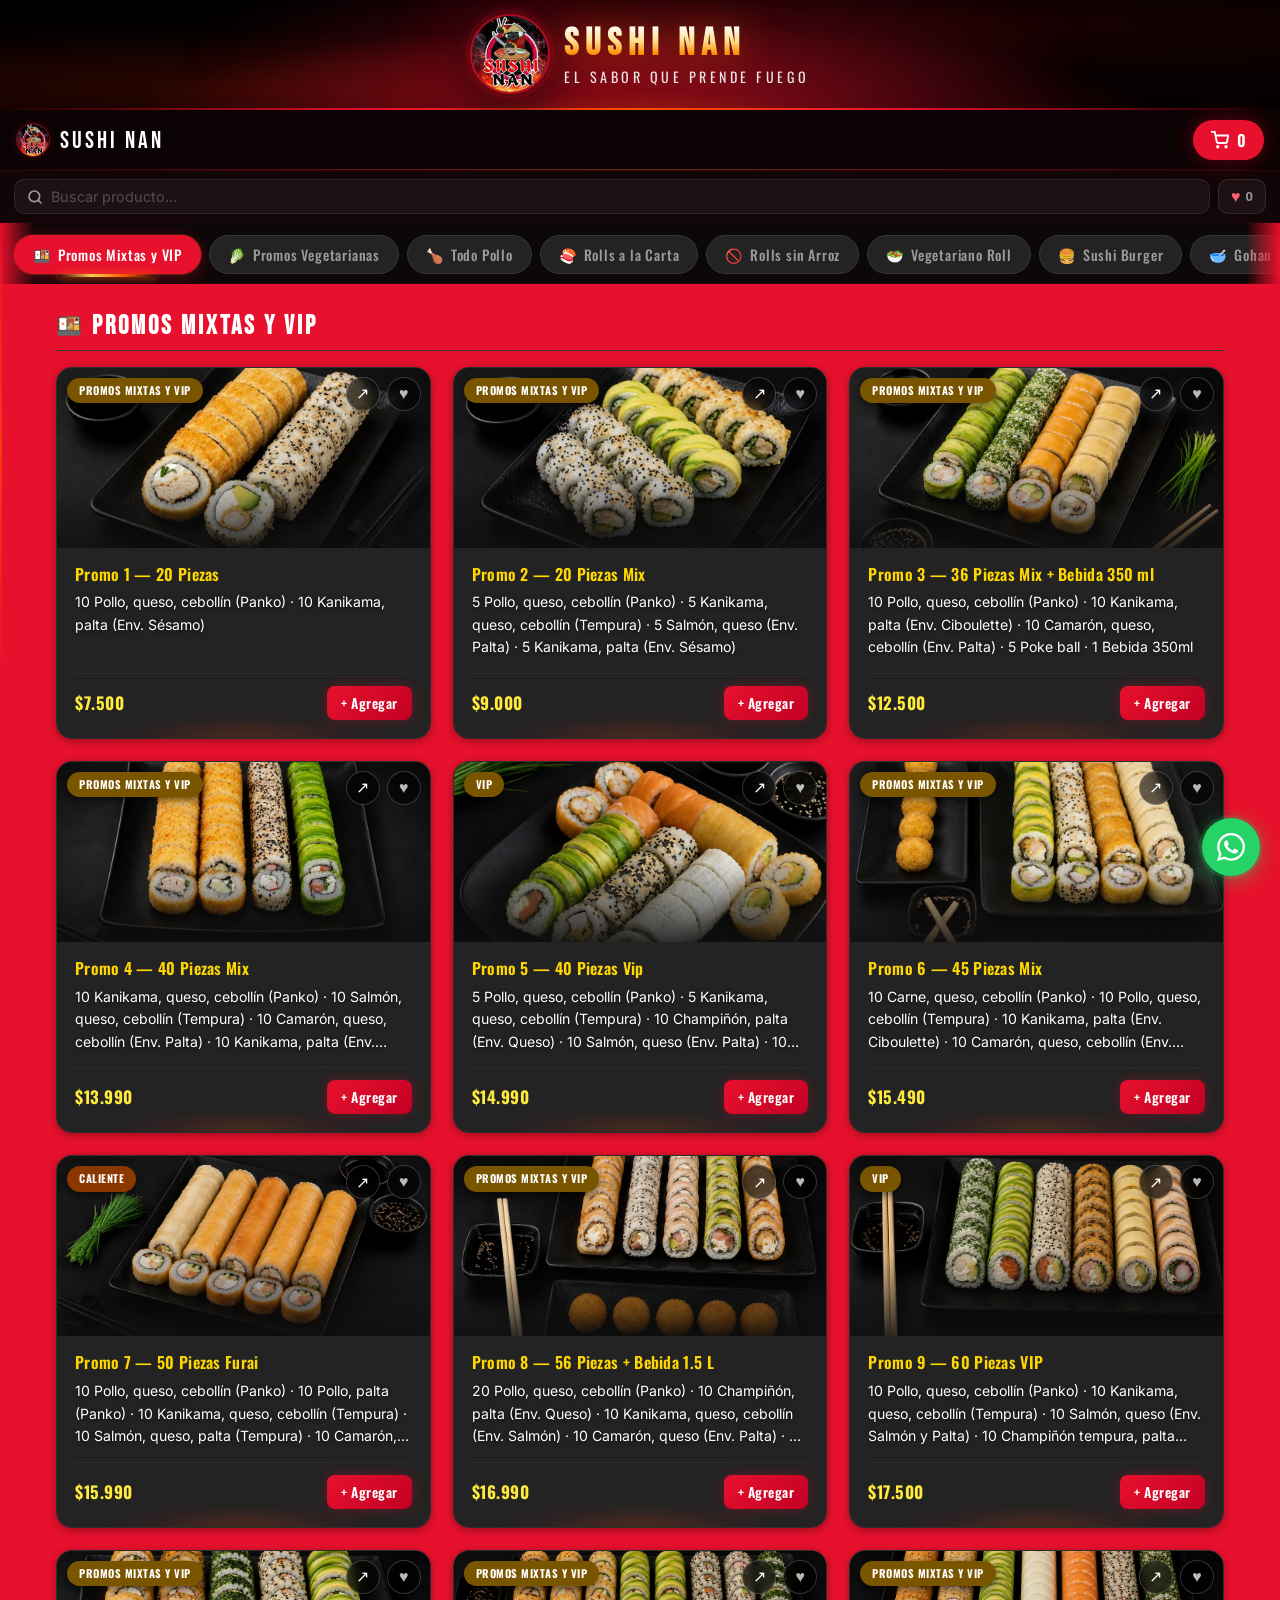
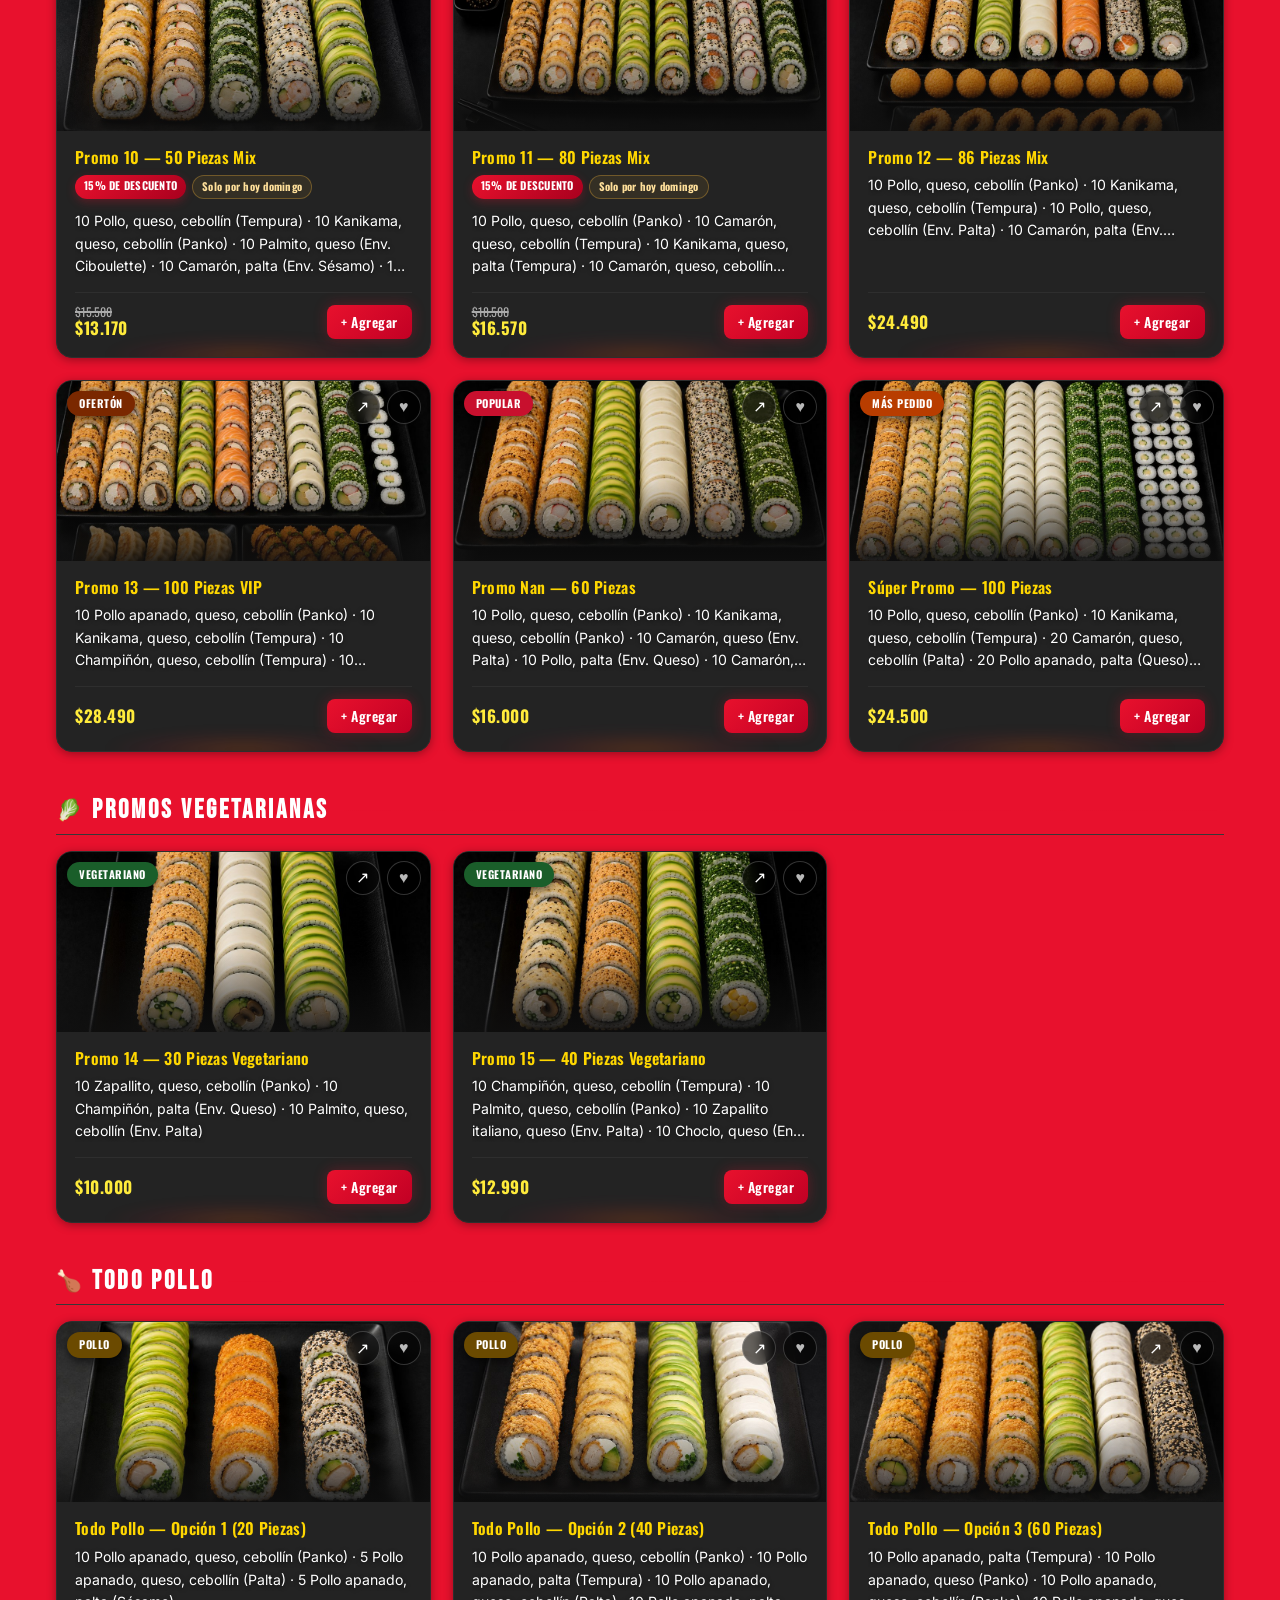
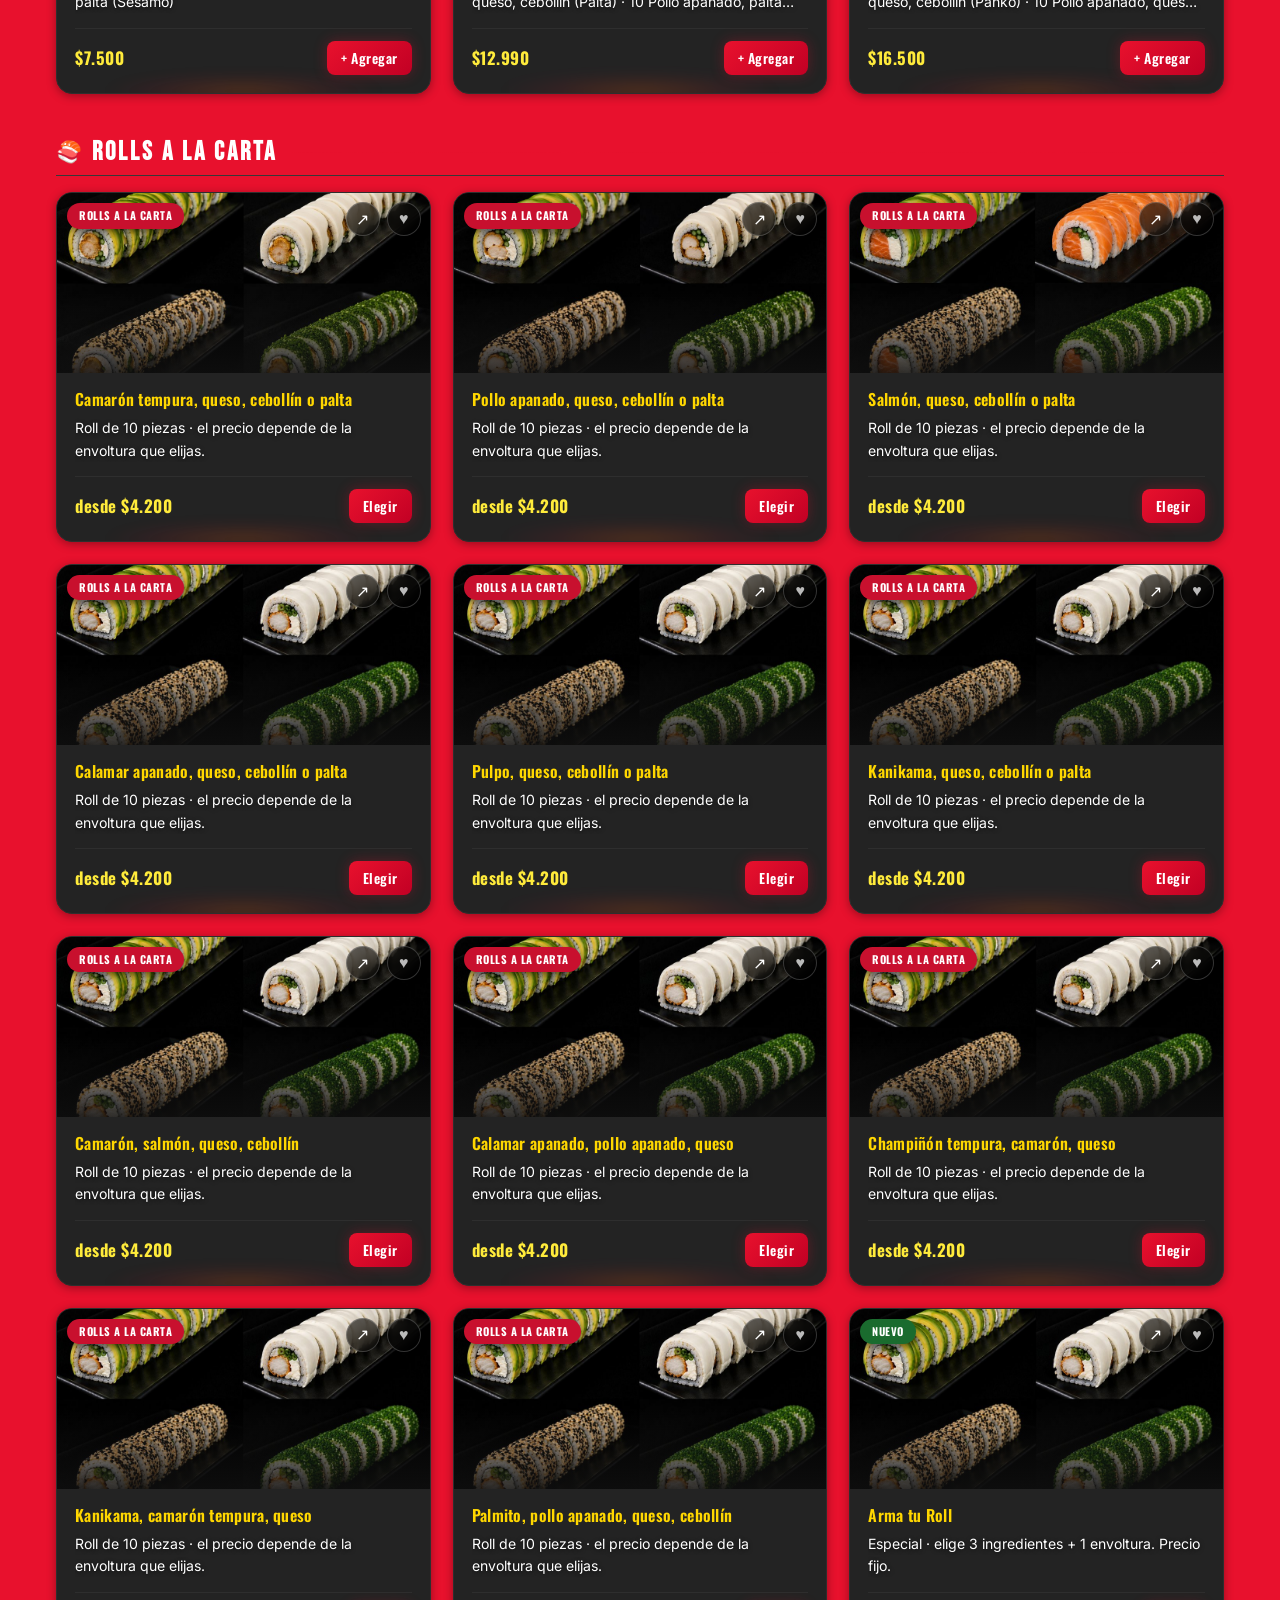
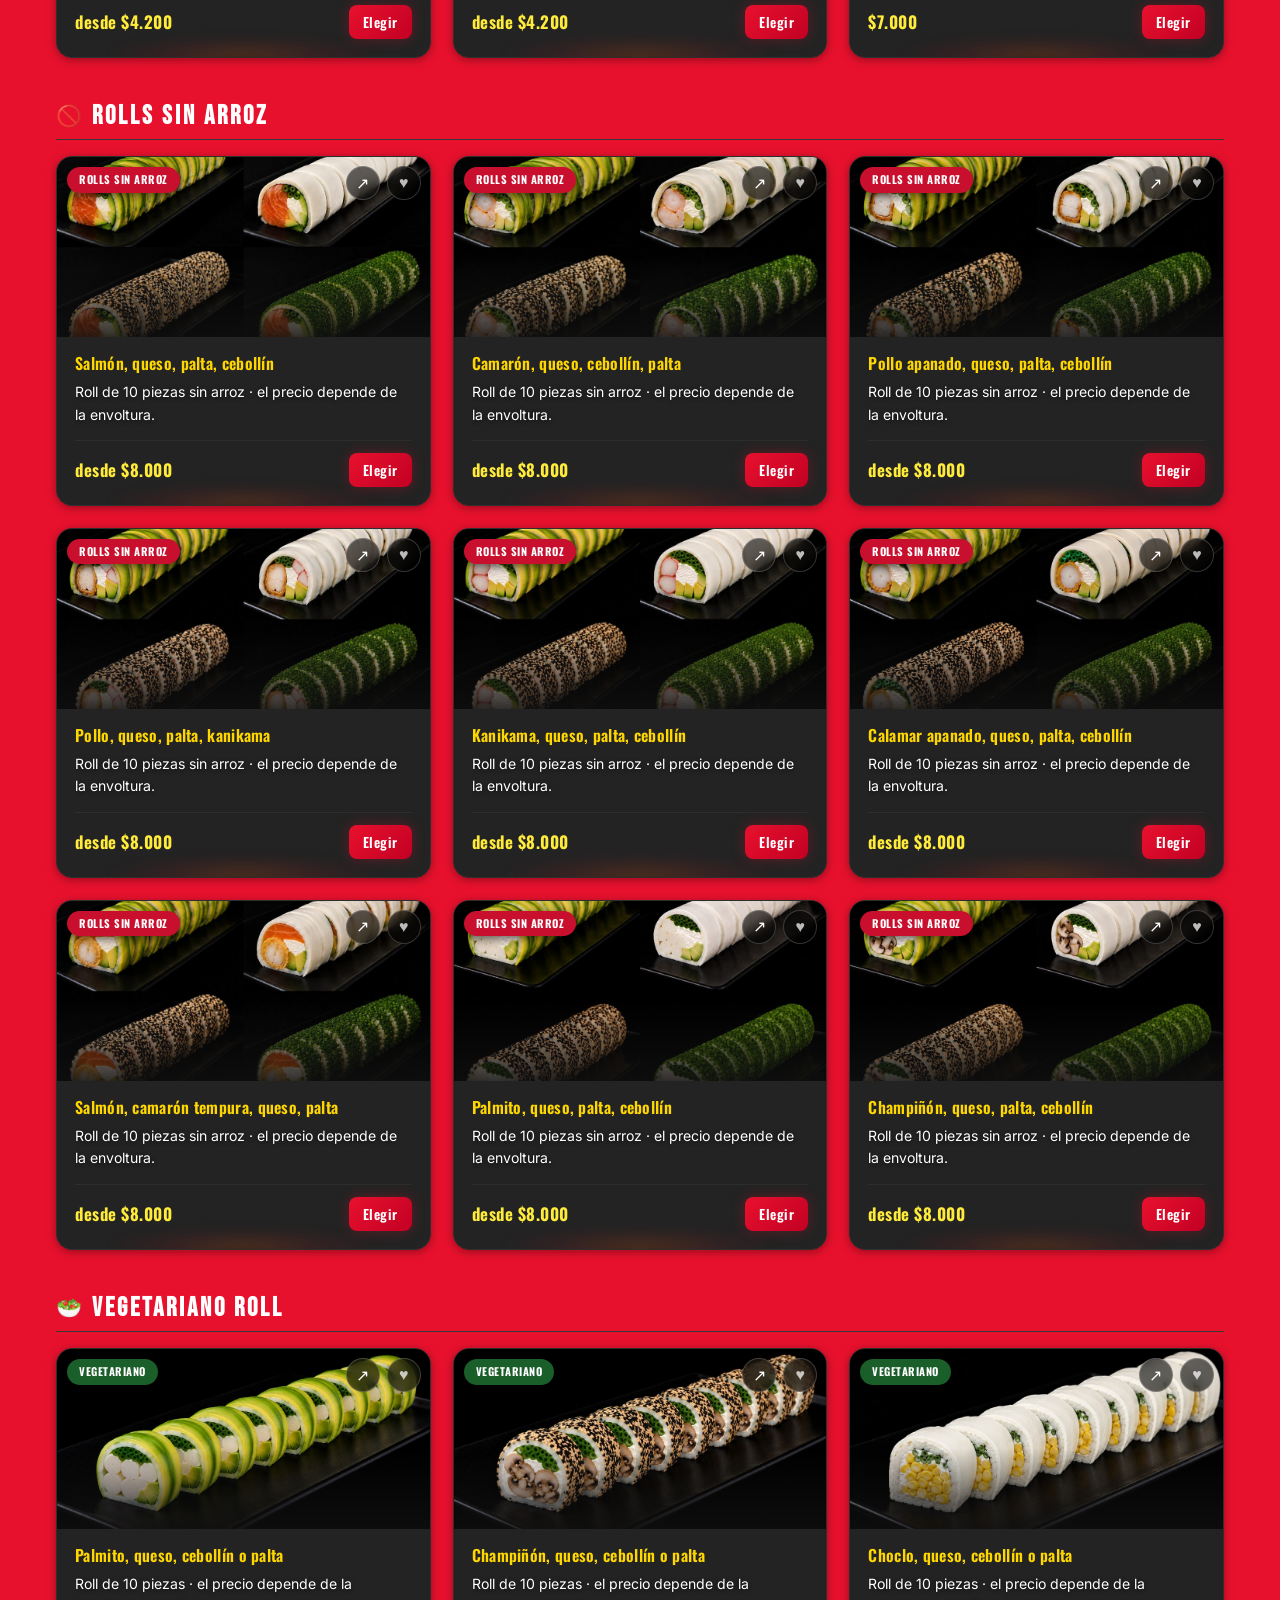
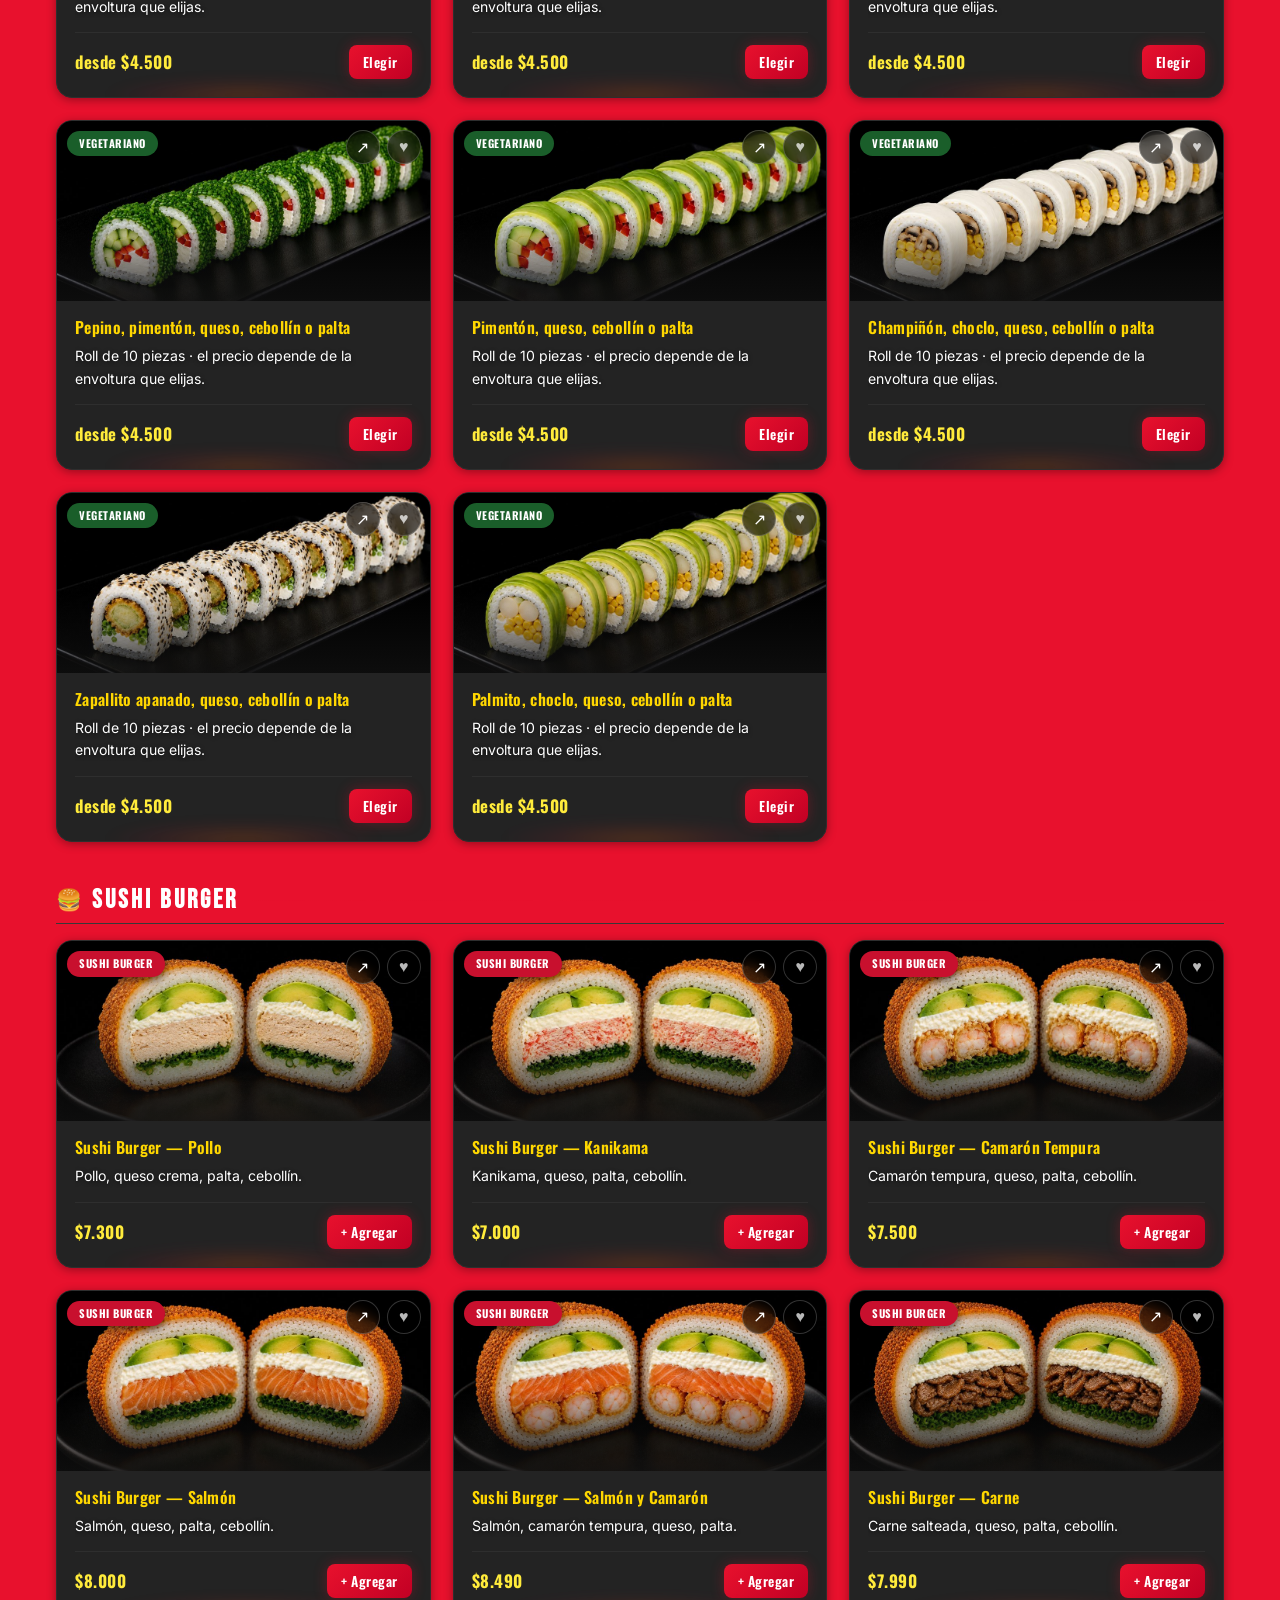
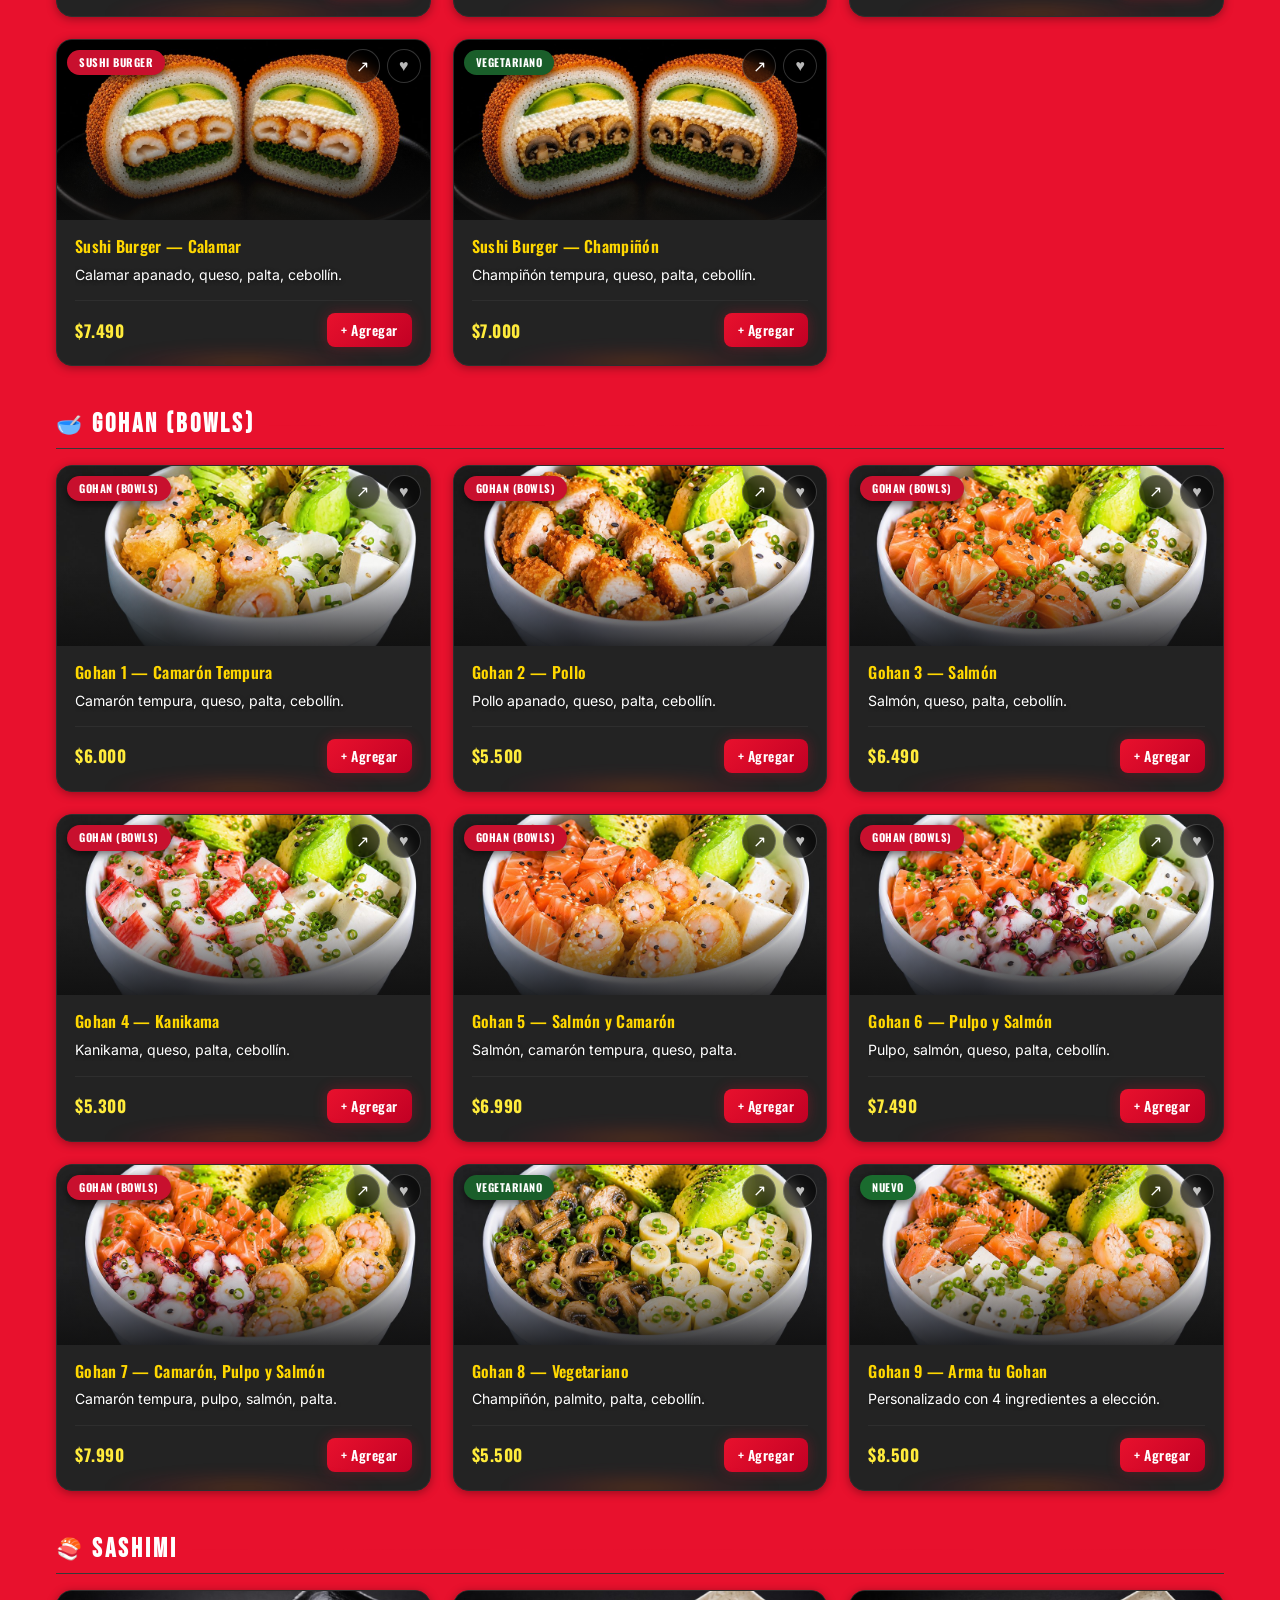
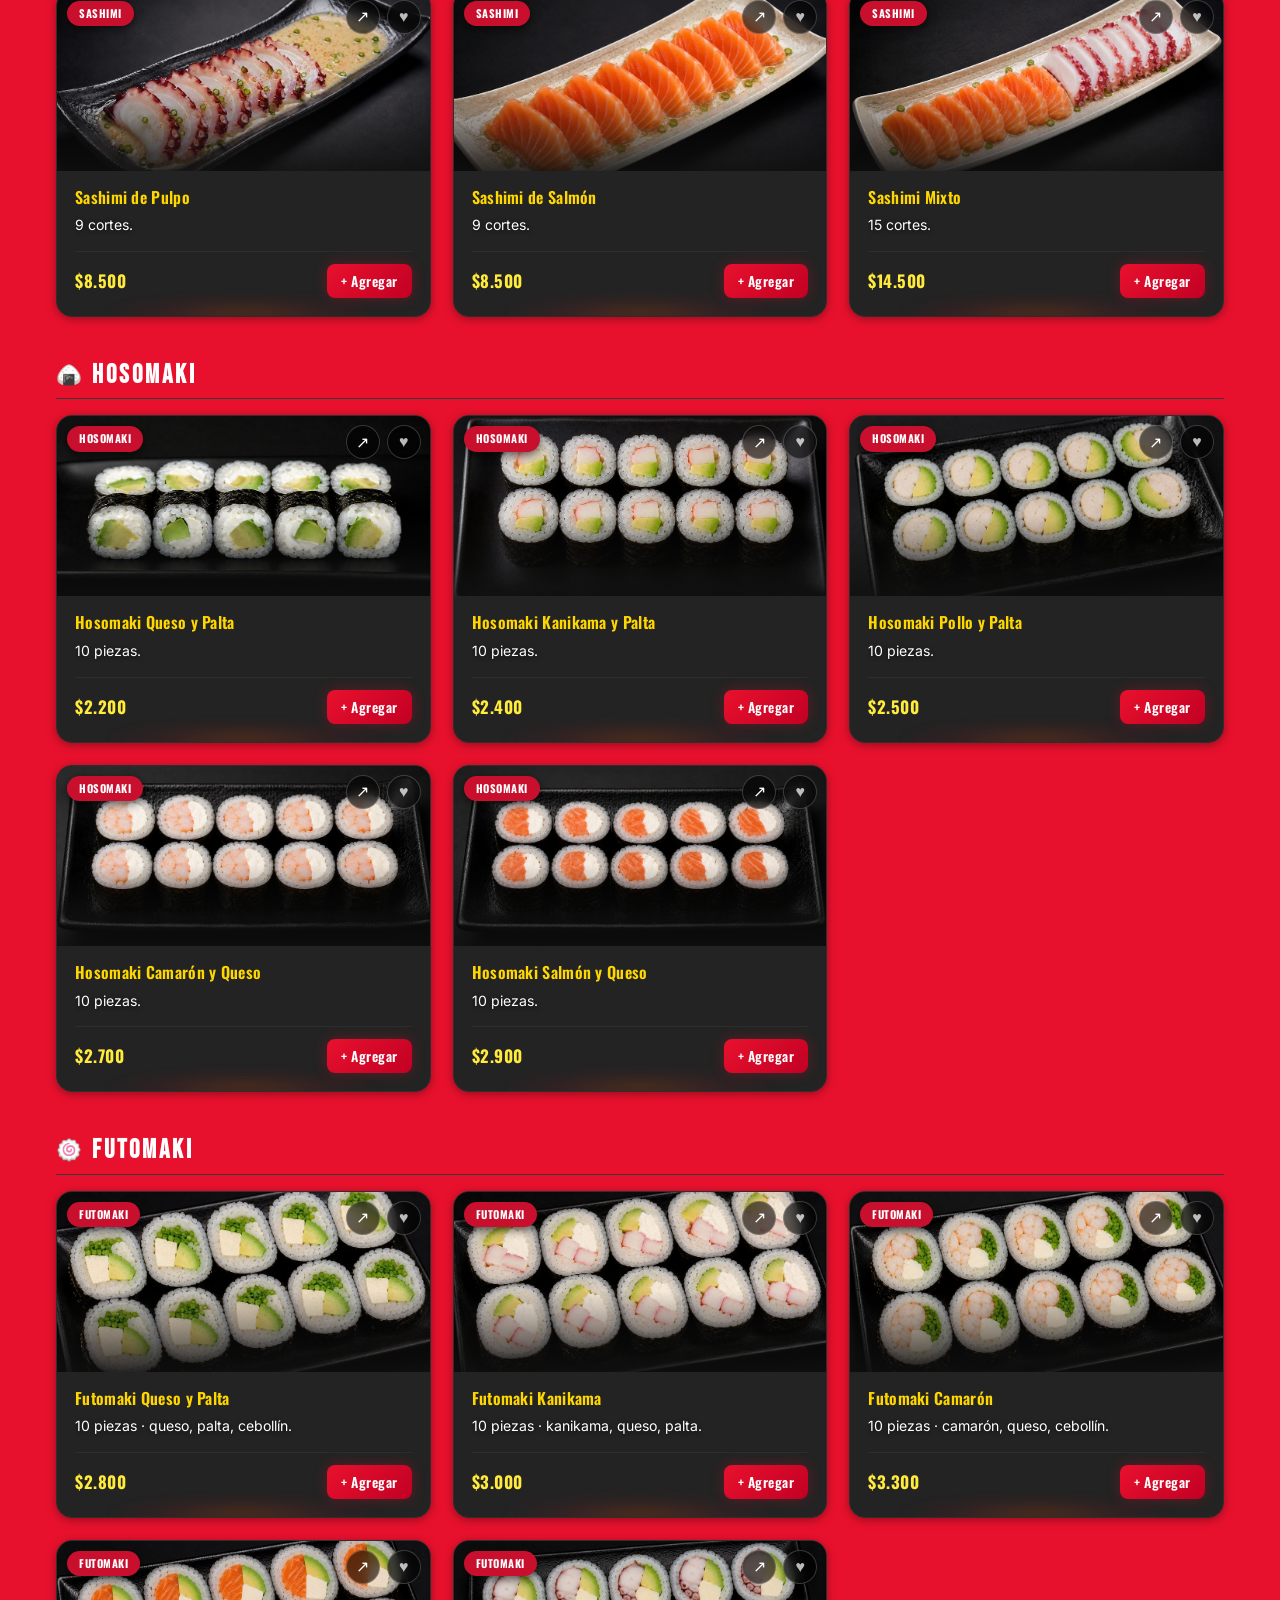
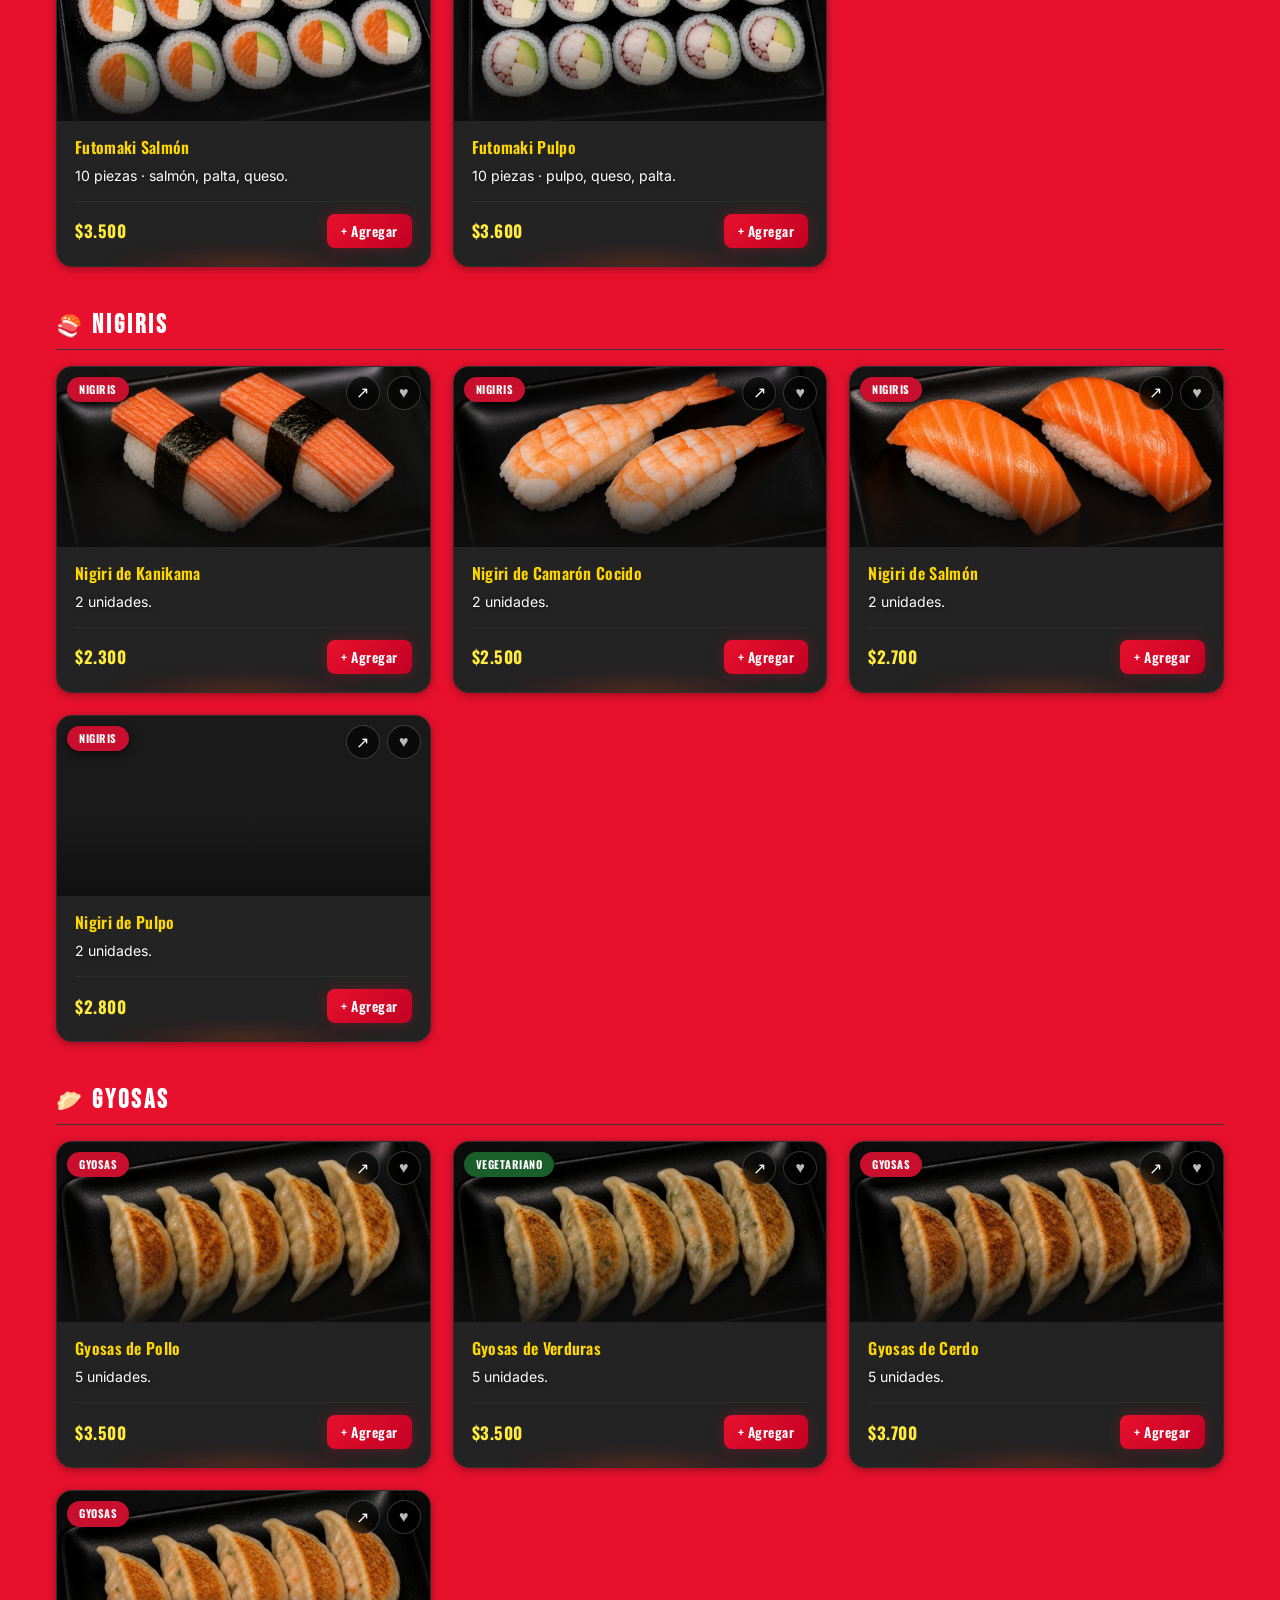
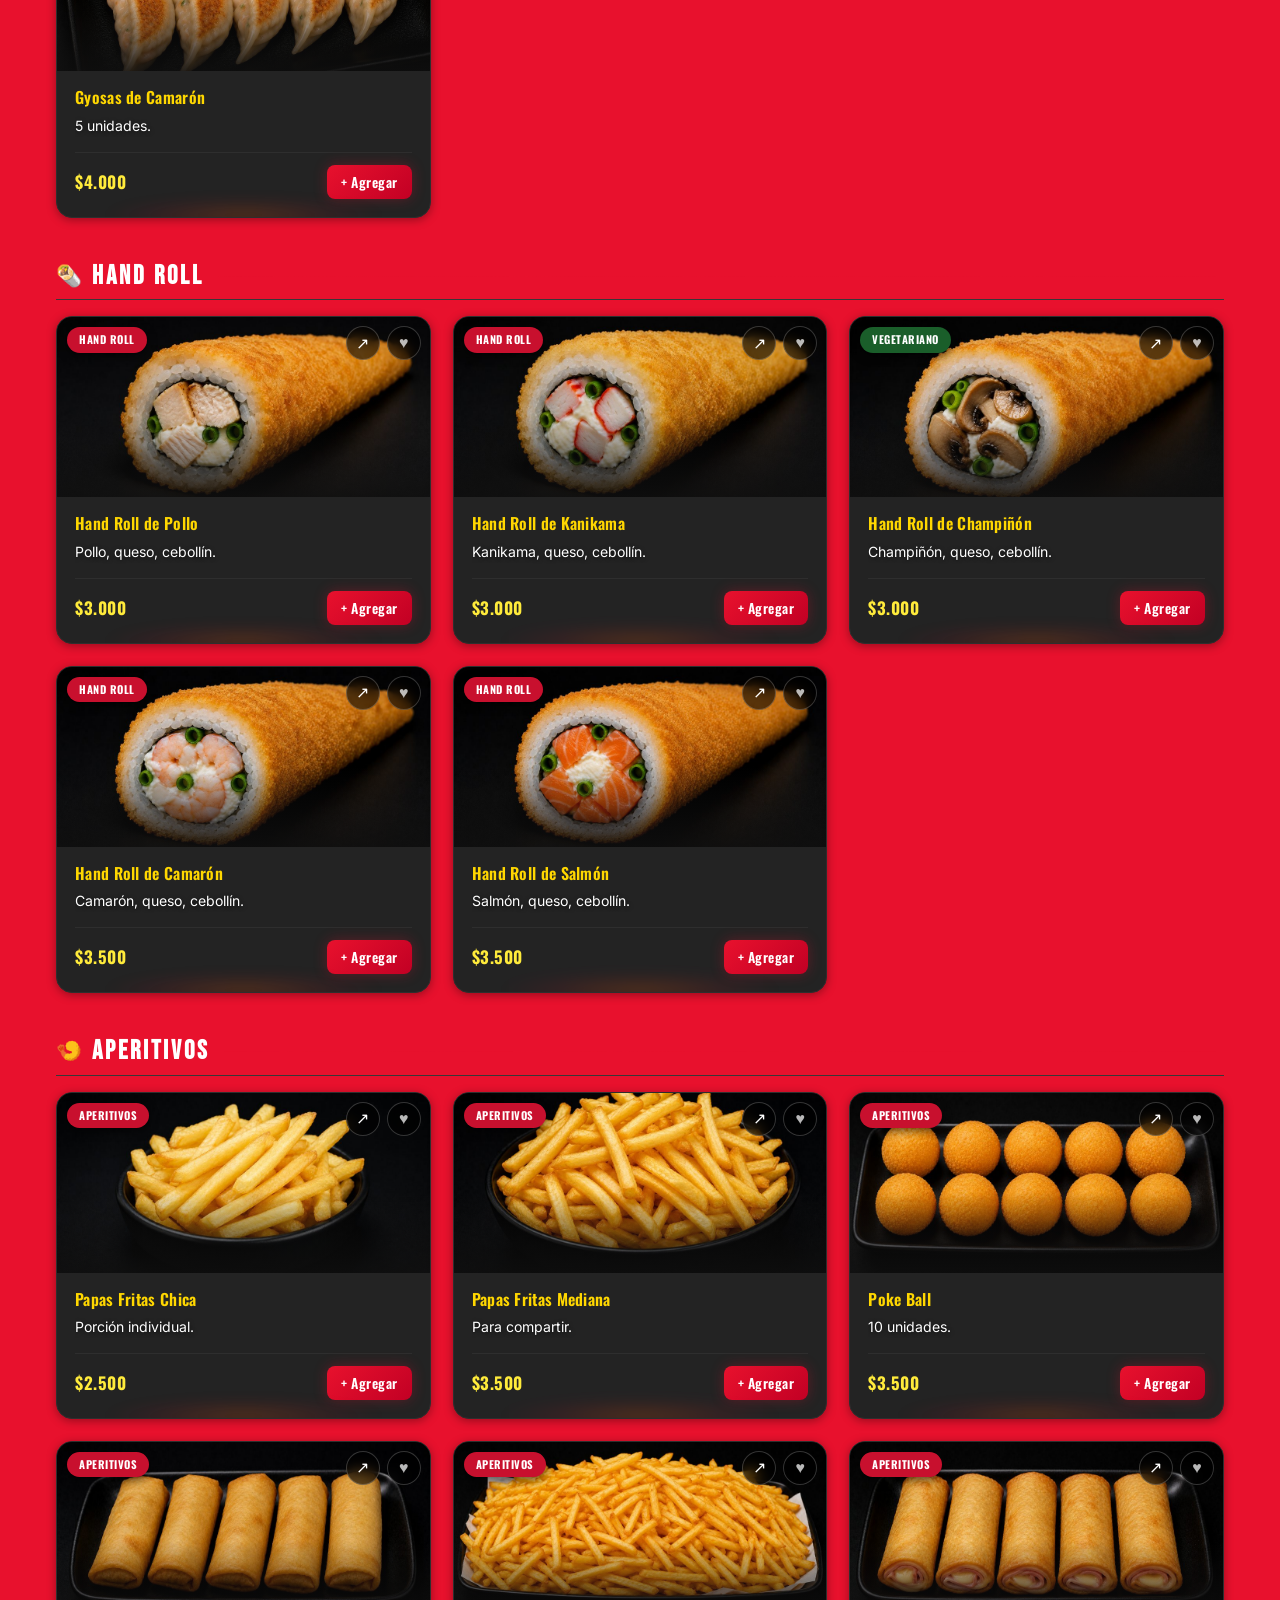
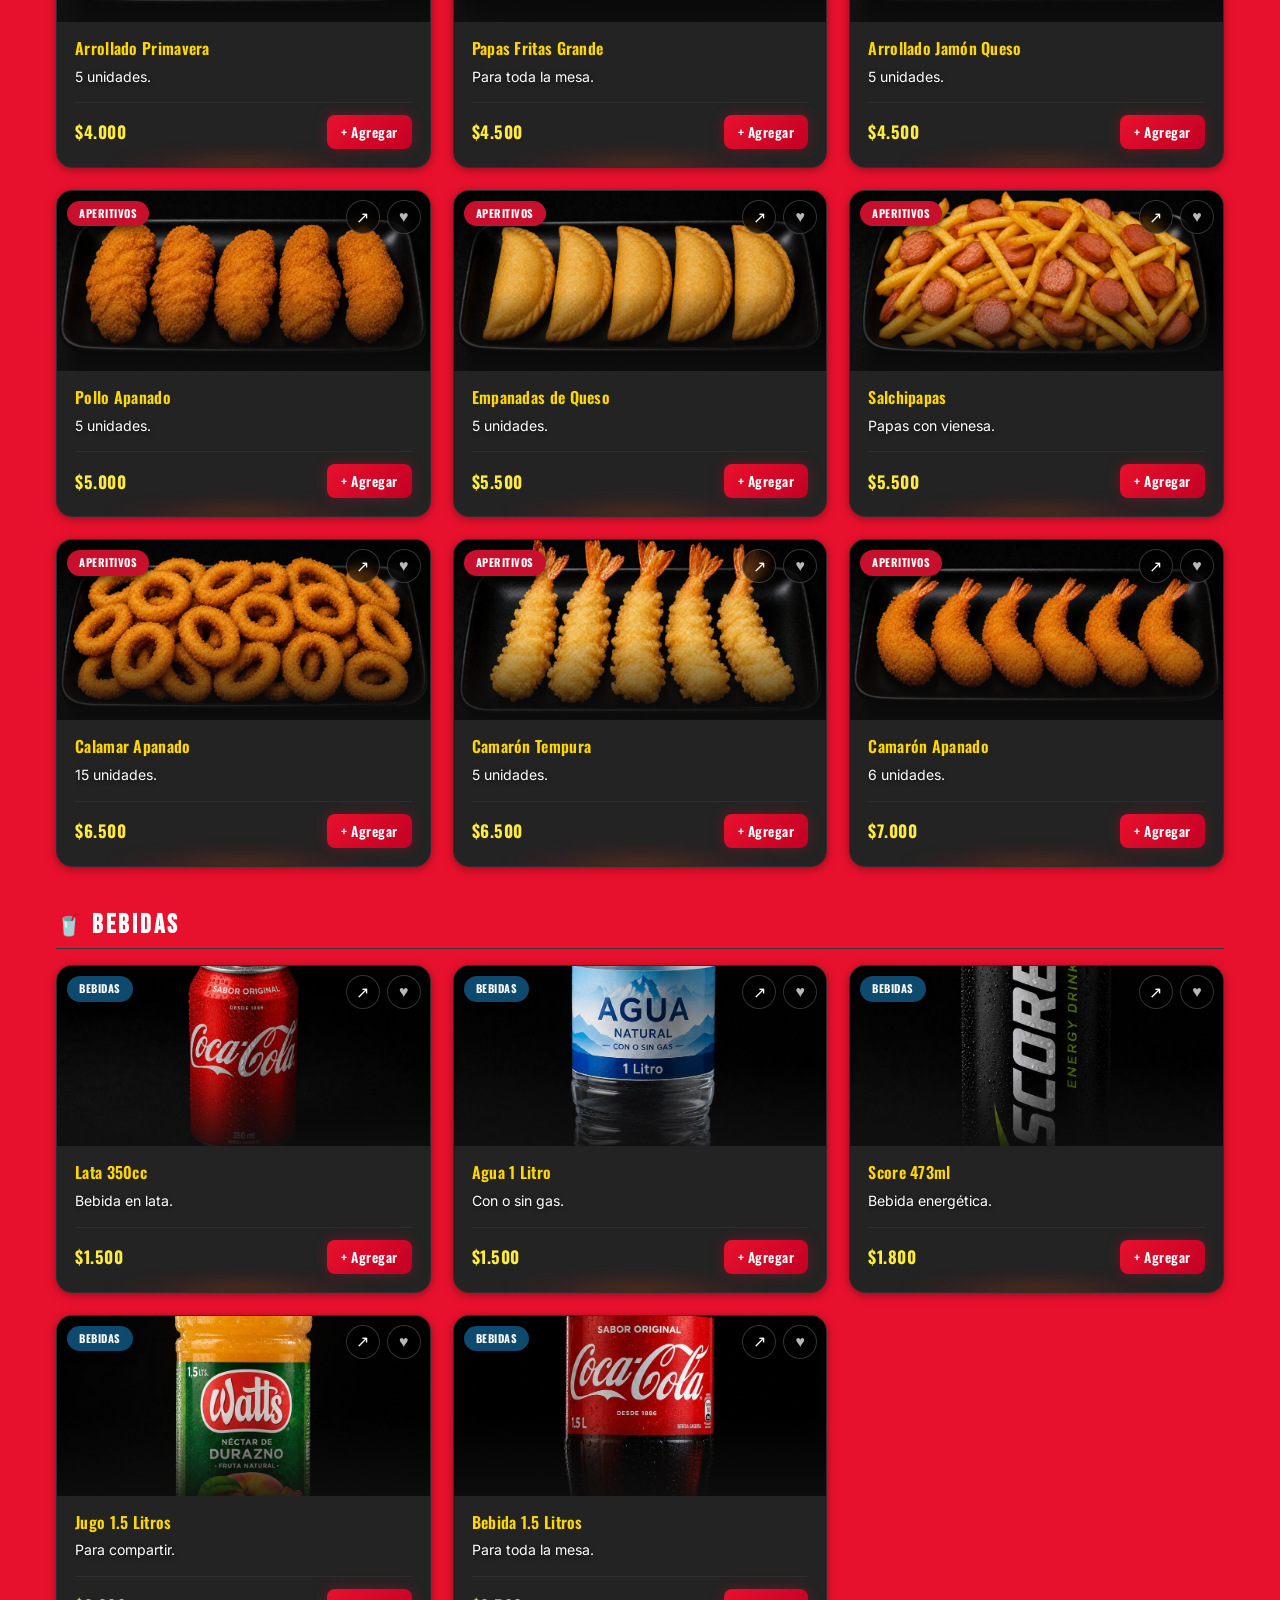
==== commit 2c5eca80: "promos en descuento segun el dia" ====
--- a/sushinan/index.html
+++ b/sushinan/index.html
@@ -3,29 +3,68 @@
 <head>
   <meta charset="UTF-8">
   <meta name="viewport" content="width=device-width, initial-scale=1.0">
-  <title>Sushi Nan — Pedidos Online</title>
-  <meta name="description" content="Pide tus rolls y combos favoritos de Sushi Nan directamente por WhatsApp.">
+  <title>Sushi en Recoleta y comunas cercanas | Sushi Nan</title>
+  <meta name="description" content="Sushi delivery en Recoleta, Conchalí, Huechuraba e Independencia. Revisa la carta de Sushi Nan y pide rolls, promociones y combos por WhatsApp.">
   <meta name="theme-color" content="#e8112d">
-  <meta name="robots" content="index,follow">
+  <meta name="robots" content="index,follow,max-image-preview:large">
+  <link rel="canonical" href="https://www.sushinan.cl/">
+  <link rel="alternate" hreflang="es-cl" href="https://www.sushinan.cl/">
   <meta property="og:type" content="restaurant">
   <meta property="og:locale" content="es_CL">
-  <meta property="og:title" content="Sushi Nan — Pedidos Online">
-  <meta property="og:description" content="Rolls, promociones y sushi con retiro o delivery en Recoleta y comunas cercanas.">
-  <meta property="og:image" content="img/logo-sushinan.png">
+  <meta property="og:site_name" content="Sushi Nan">
+  <meta property="og:url" content="https://www.sushinan.cl/">
+  <meta property="og:title" content="Sushi en Recoleta y comunas cercanas | Sushi Nan">
+  <meta property="og:description" content="Carta online y delivery de sushi en Recoleta, Conchalí, Huechuraba e Independencia.">
+  <meta property="og:image" content="https://www.sushinan.cl/img/logo-sushinan.png">
+  <meta property="og:image:alt" content="Logo de Sushi Nan">
+  <meta name="twitter:card" content="summary_large_image">
+  <meta name="twitter:title" content="Sushi en Recoleta y comunas cercanas | Sushi Nan">
+  <meta name="twitter:description" content="Carta online y delivery de sushi en Recoleta, Conchalí, Huechuraba e Independencia.">
+  <meta name="twitter:image" content="https://www.sushinan.cl/img/logo-sushinan.png">
   <script type="application/ld+json">
   {
     "@context": "https://schema.org",
     "@type": "Restaurant",
+    "@id": "https://www.sushinan.cl/#restaurant",
     "name": "Sushi Nan",
+    "url": "https://www.sushinan.cl/",
+    "image": "https://www.sushinan.cl/img/logo-sushinan.png",
+    "menu": "https://www.sushinan.cl/",
     "servesCuisine": "Sushi",
     "telephone": "+56936413434",
     "priceRange": "$$",
+    "currenciesAccepted": "CLP",
+    "paymentAccepted": "Efectivo, transferencia y tarjeta",
     "address": {
       "@type": "PostalAddress",
       "streetAddress": "Nueva Recoleta 3632",
       "addressLocality": "Recoleta",
       "addressRegion": "Región Metropolitana",
       "addressCountry": "CL"
+    },
+    "areaServed": [
+      { "@type": "City", "name": "Recoleta" },
+      { "@type": "City", "name": "Conchalí" },
+      { "@type": "City", "name": "Huechuraba" },
+      { "@type": "City", "name": "Independencia" }
+    ],
+    "openingHoursSpecification": [
+      {
+        "@type": "OpeningHoursSpecification",
+        "dayOfWeek": ["Monday", "Tuesday", "Wednesday", "Thursday"],
+        "opens": "12:15",
+        "closes": "23:30"
+      },
+      {
+        "@type": "OpeningHoursSpecification",
+        "dayOfWeek": ["Friday", "Saturday"],
+        "opens": "12:15",
+        "closes": "23:45"
+      }
+    ],
+    "potentialAction": {
+      "@type": "OrderAction",
+      "target": "https://www.sushinan.cl/"
     },
     "sameAs": [
       "https://www.instagram.com/sushinan.s.centro/",
@@ -37,7 +76,7 @@
   <link rel="preconnect" href="https://fonts.googleapis.com">
   <link rel="preconnect" href="https://fonts.gstatic.com" crossorigin>
   <link href="https://fonts.googleapis.com/css2?family=Bebas+Neue&family=Oswald:wght@400;500;600;700&family=Inter:wght@400;500;600&display=swap" rel="stylesheet">
-  <link rel="stylesheet" href="css/styles.css?v=49">
+  <link rel="stylesheet" href="css/styles.css?v=51">
 </head>
 <body>
 
@@ -98,6 +137,12 @@
   <main class="productos" id="productos-container">
     <!-- Generado por JS -->
   </main>
+
+  <section class="seo-local" aria-labelledby="seo-local-titulo">
+    <h2 id="seo-local-titulo">Sushi delivery en Recoleta y comunas cercanas</h2>
+    <p>¿Buscas sushi en Recoleta? En Sushi Nan preparamos rolls, promociones, handrolls, gohan y opciones vegetarianas para retiro en Nueva Recoleta 3632 o despacho a domicilio.</p>
+    <p>Realizamos delivery en <strong>Recoleta, Conchalí, Huechuraba e Independencia</strong>. Revisa la carta, arma tu pedido y confírmalo directamente por WhatsApp.</p>
+  </section>
 
   <!-- CARRITO LATERAL -->
   <aside class="carrito" id="carrito-panel" role="dialog" aria-modal="true" aria-hidden="true" aria-labelledby="carrito-titulo" tabindex="-1">
@@ -278,10 +323,14 @@
       <div class="modal-info">
         <h2 class="modal-nombre" id="modal-nombre"></h2>
         <p class="modal-desc" id="modal-desc"></p>
+        <div class="modal-promocion" id="modal-promocion" hidden></div>
         <p class="modal-disponibilidad" id="modal-disponibilidad" hidden></p>
         <div class="modal-variaciones" id="modal-variaciones"></div>
         <div class="modal-bottom">
-          <span class="modal-precio" id="modal-precio"></span>
+          <span class="modal-precios">
+            <span class="modal-precio-anterior" id="modal-precio-anterior" hidden></span>
+            <span class="modal-precio" id="modal-precio"></span>
+          </span>
           <div class="modal-controles" id="modal-controles"></div>
         </div>
       </div>
@@ -359,6 +408,6 @@
     </div>
   </footer>
 
-  <script type="module" src="js/app.js?v=29"></script>
+  <script type="module" src="js/app.js?v=31"></script>
 </body>
 </html>
--- a/sushinan/css/styles.css
+++ b/sushinan/css/styles.css
@@ -43,7 +43,12 @@
 *, *::before, *::after { box-sizing: border-box; margin: 0; padding: 0; }
 html { scroll-behavior: smooth; }
 [hidden] { display: none !important; }
-.sin-scroll { overflow: hidden; }
+.sin-scroll {
+  overflow: hidden;
+  position: fixed;
+  width: 100%;
+  left: 0;
+}
 .sr-only {
   position: absolute !important;
   width: 1px; height: 1px;
@@ -726,6 +731,36 @@
   overflow: hidden;
 }
 
+.producto-card__promo {
+  display: flex;
+  flex-wrap: wrap;
+  gap: 6px;
+  margin: 1px 0 11px;
+}
+
+.producto-card__promo span {
+  border-radius: 999px;
+  padding: 4px 9px;
+  font-family: 'Oswald', sans-serif;
+  font-size: .68rem;
+  font-weight: 700;
+  line-height: 1.25;
+  letter-spacing: .25px;
+}
+
+.producto-card__promo-descuento {
+  color: #fff;
+  background: linear-gradient(135deg, var(--rojo), #a9001e);
+  box-shadow: 0 3px 10px rgba(232,17,45,.28);
+  text-transform: uppercase;
+}
+
+.producto-card__promo-vigencia {
+  color: #ffe09a;
+  border: 1px solid rgba(255,190,56,.3);
+  background: rgba(255,190,56,.08);
+}
+
 .producto-card__bottom {
   display: flex;
   align-items: center;
@@ -743,6 +778,21 @@
   color: #FFEB3B;
   letter-spacing: 0.5px;
   white-space: nowrap;
+}
+
+.producto-card__precios {
+  display: flex;
+  flex-direction: column;
+  align-items: flex-start;
+  line-height: 1.05;
+}
+
+.producto-card__precio-anterior {
+  color: #aaa;
+  font-family: 'Oswald', sans-serif;
+  font-size: .75rem;
+  text-decoration: line-through;
+  text-decoration-thickness: 1.5px;
 }
 
 /* =====================
@@ -1485,6 +1535,8 @@
   padding: 16px;
   backdrop-filter: blur(8px);
   -webkit-backdrop-filter: blur(8px);
+  overflow-y: auto;
+  -webkit-overflow-scrolling: touch;
 }
 
 .modal-overlay.activo {
@@ -1503,10 +1555,15 @@
   border-radius: 18px;
   width: 100%;
   max-width: 420px;
-  overflow: hidden;
+  max-height: calc(100dvh - 32px);
+  overflow-y: auto;
+  overflow-x: hidden;
+  -webkit-overflow-scrolling: touch;
   position: relative;
   box-shadow: 0 20px 60px rgba(0,0,0,0.8), 0 0 0 1px rgba(232,17,45,0.08);
   transform-origin: center center;
+  align-self: flex-start;
+  margin: auto;
 }
 
 .modal-card.animando { animation: modal-up .38s cubic-bezier(.18,.9,.24,1.12) both; }
@@ -1628,6 +1685,23 @@
   line-height: 1.5;
 }
 
+.modal-promocion {
+  display: flex;
+  align-items: center;
+  justify-content: space-between;
+  gap: 10px;
+  margin: -5px 0 16px;
+  padding: 10px 12px;
+  border: 1px solid rgba(232,17,45,.35);
+  border-radius: 10px;
+  background: rgba(232,17,45,.09);
+  font-family: 'Oswald', sans-serif;
+}
+
+.modal-promocion[hidden] { display: none; }
+.modal-promocion strong { color: #fff; text-transform: uppercase; }
+.modal-promocion span { color: #ffe09a; font-size: .78rem; text-align: right; }
+
 .modal-bottom {
   display: flex;
   align-items: center;
@@ -1643,6 +1717,20 @@
   -webkit-background-clip: text;
   -webkit-text-fill-color: transparent;
   background-clip: text;
+}
+
+.modal-precios {
+  display: flex;
+  flex-direction: column;
+  align-items: flex-start;
+}
+
+.modal-precio-anterior {
+  color: #999;
+  font-family: 'Oswald', sans-serif;
+  font-size: .82rem;
+  line-height: 1;
+  text-decoration: line-through;
 }
 
 /* Selector de variaciones (envoltura) dentro del modal */
@@ -2126,6 +2214,34 @@
 /* =====================
    RESPONSIVE
    ===================== */
+.seo-local {
+  max-width: 900px;
+  margin: 24px auto 48px;
+  padding: 28px;
+  border: 1px solid var(--borde);
+  border-radius: 18px;
+  background: rgba(255,255,255,0.025);
+  color: var(--texto-2);
+  line-height: 1.65;
+}
+
+.seo-local h2 {
+  margin-bottom: 12px;
+  color: var(--texto);
+  font-family: 'Oswald', sans-serif;
+  font-size: 1.35rem;
+}
+
+.seo-local p + p { margin-top: 10px; }
+.seo-local strong { color: var(--dorado); }
+
+@media (max-width: 700px) {
+  .seo-local {
+    margin: 18px 16px 36px;
+    padding: 22px 18px;
+  }
+}
+
 @media (min-width: 700px) {
   .hero__logo { width: 90px; height: 90px; }
   .hero__nombre { font-size: 2.4rem; }
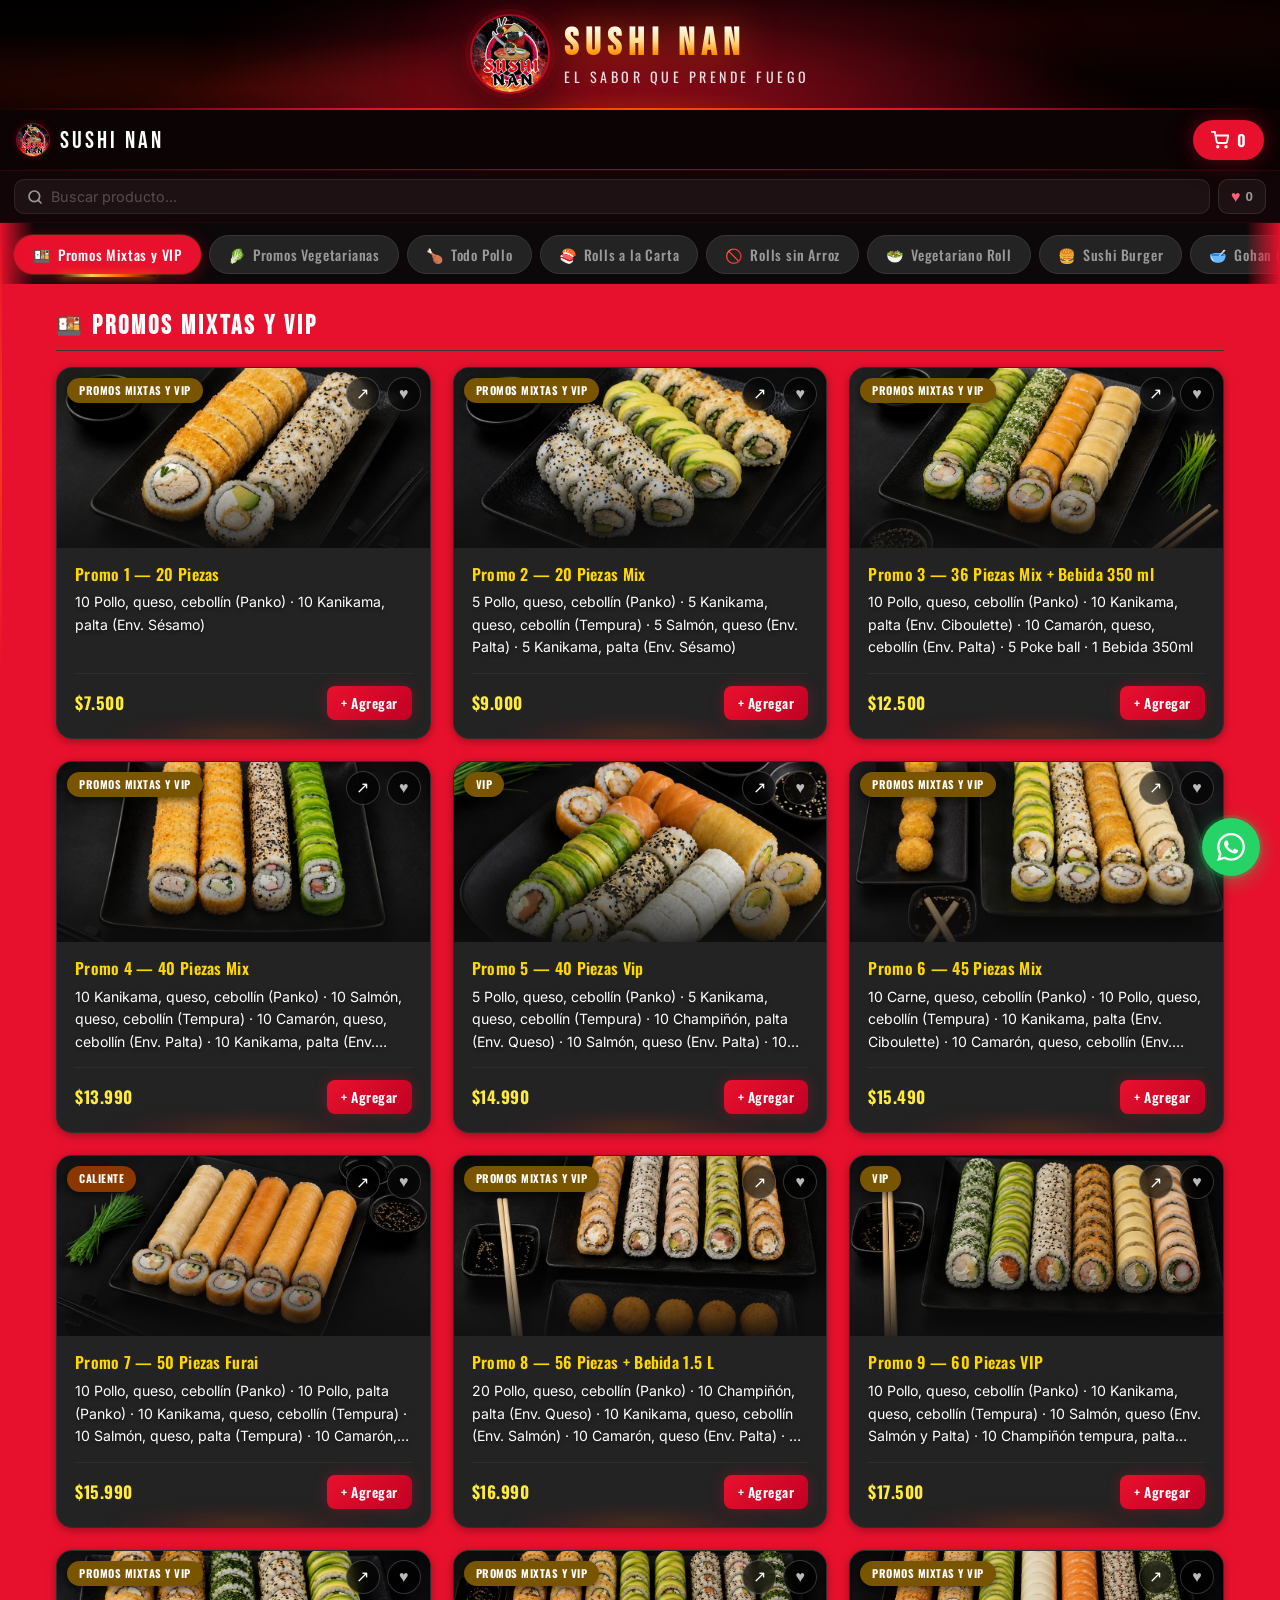
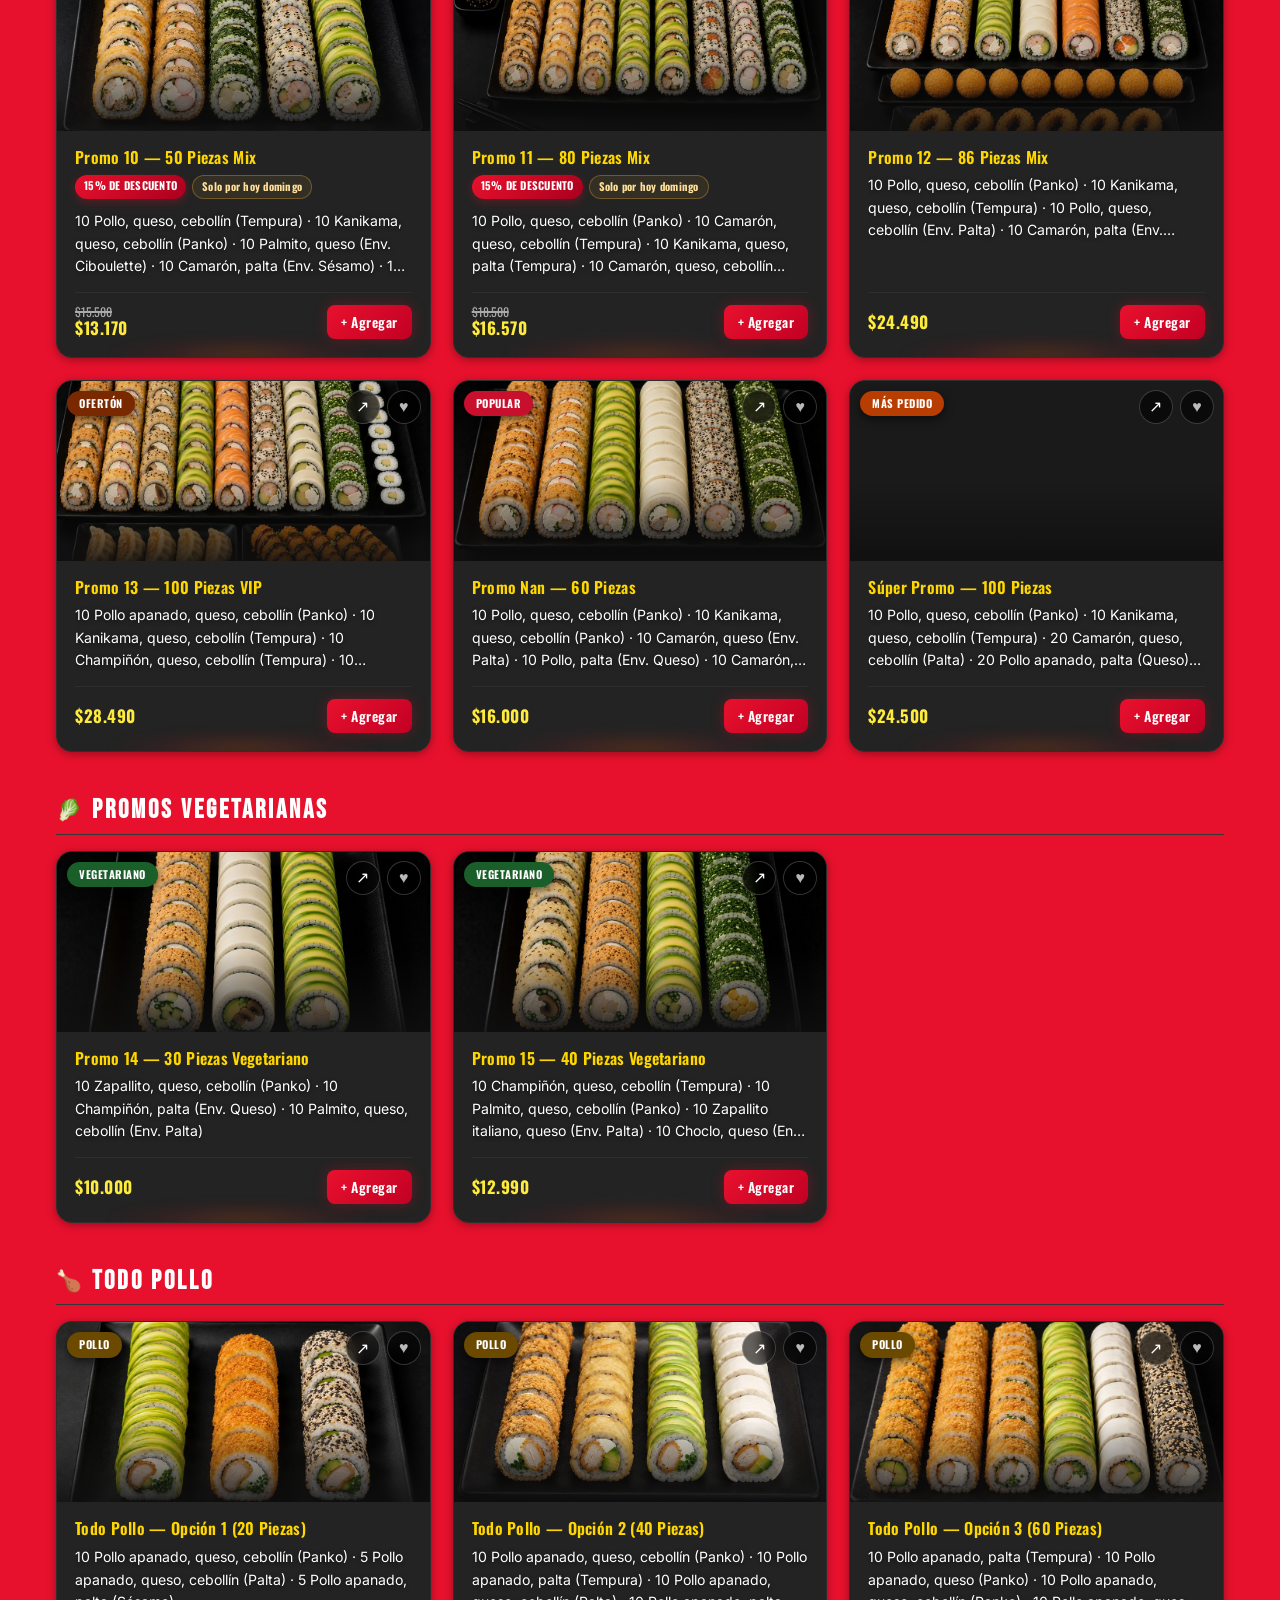
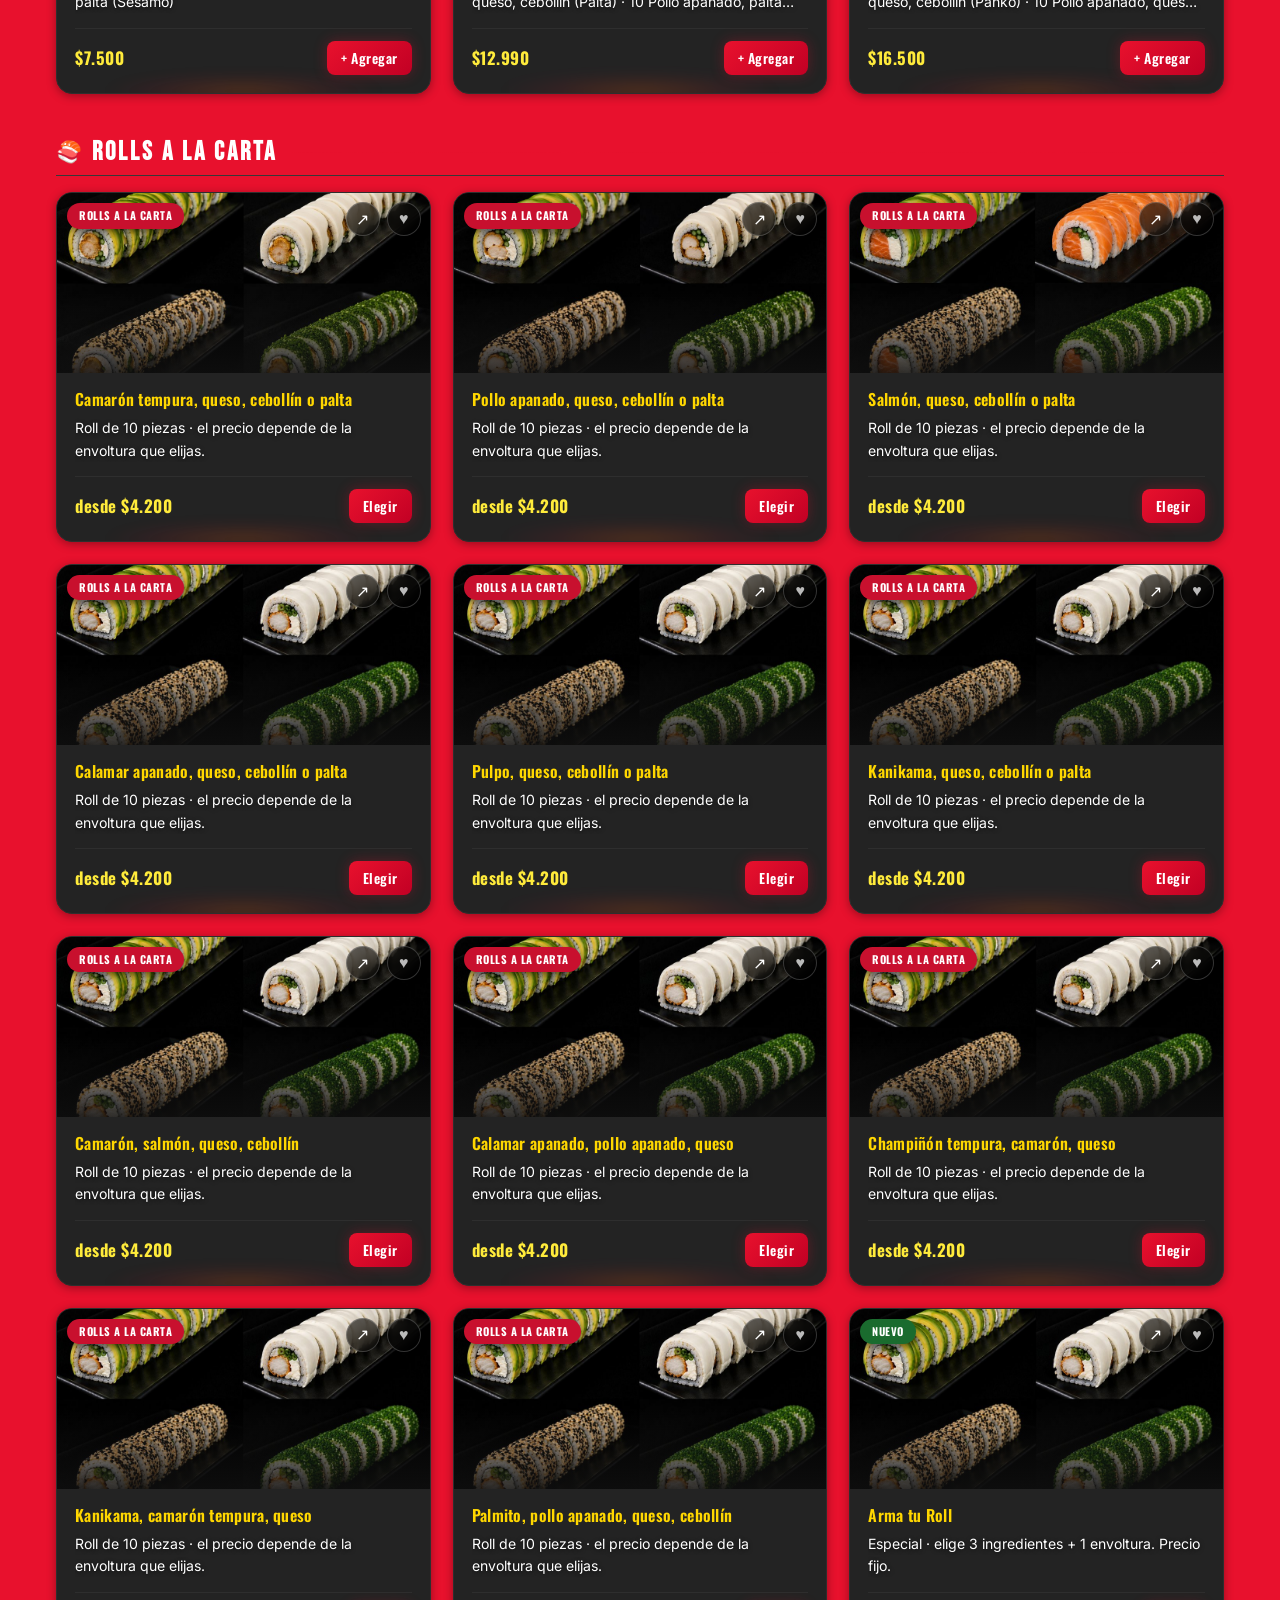
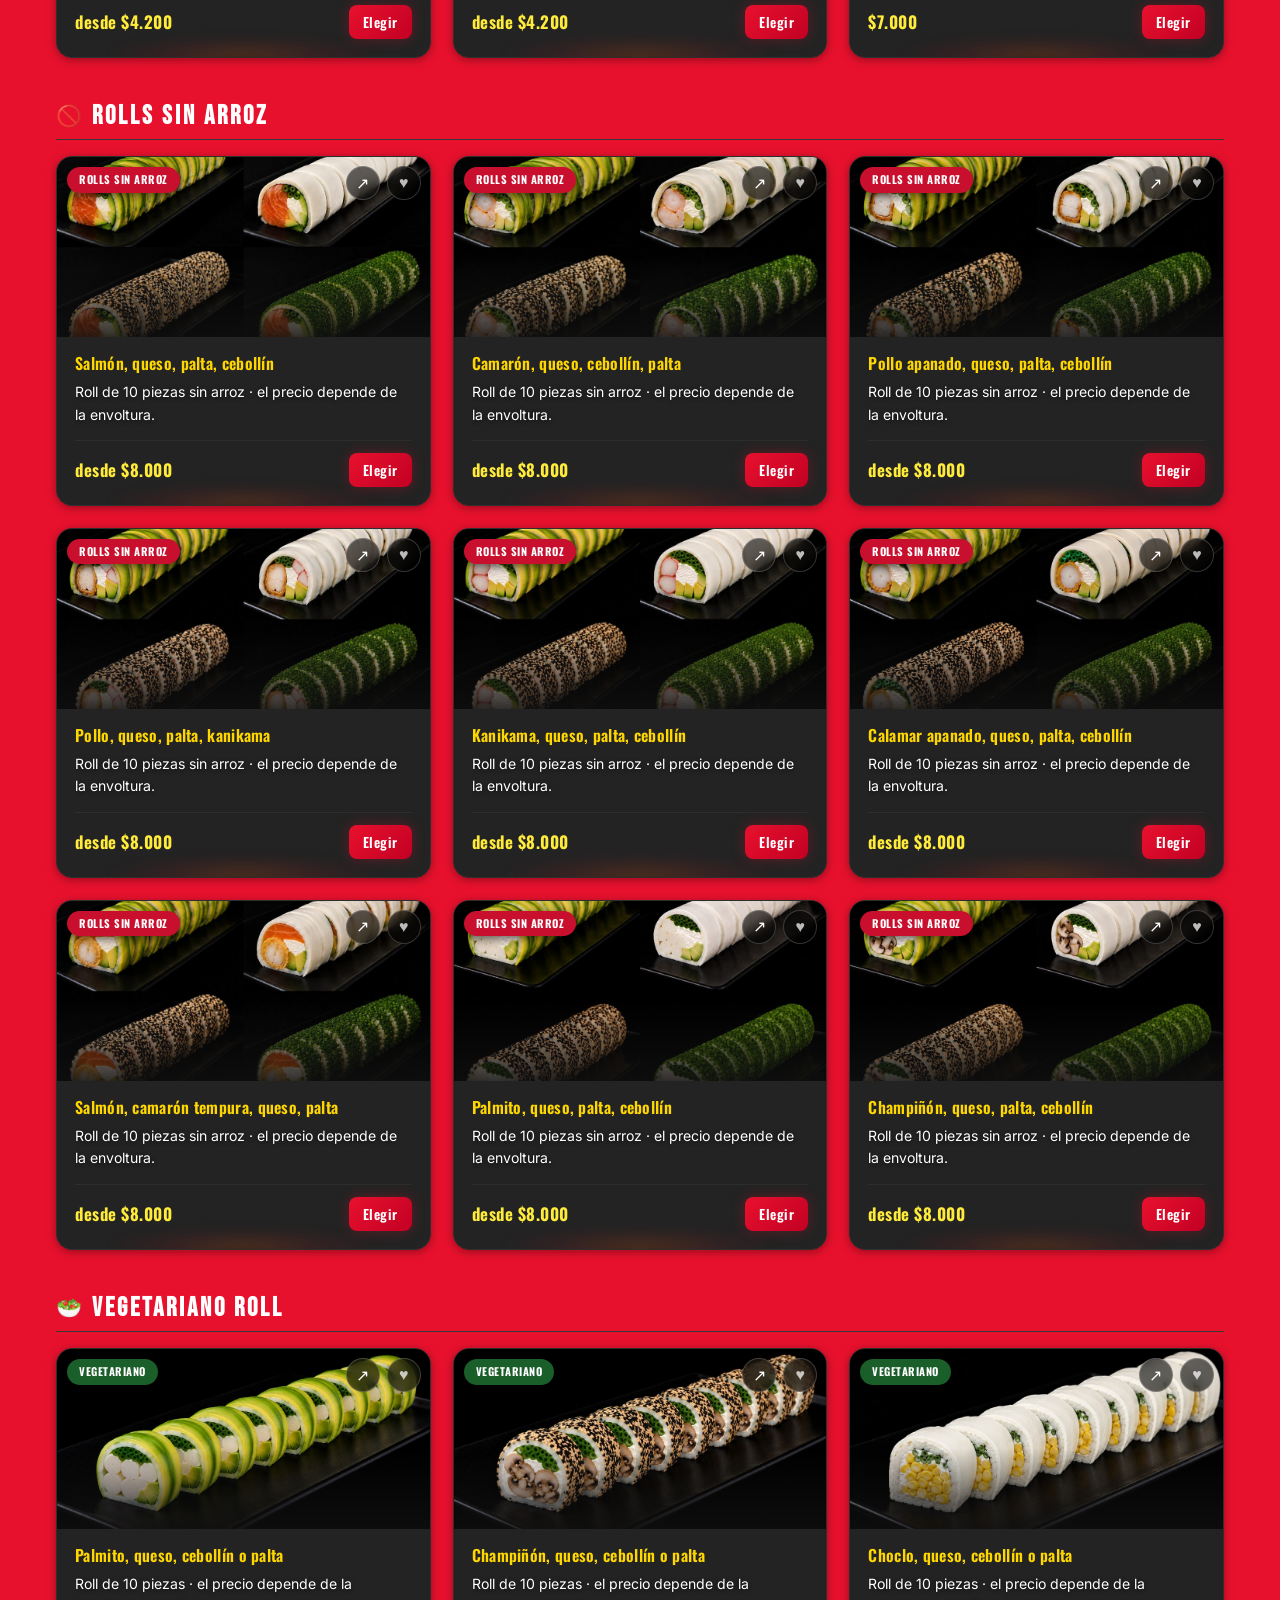
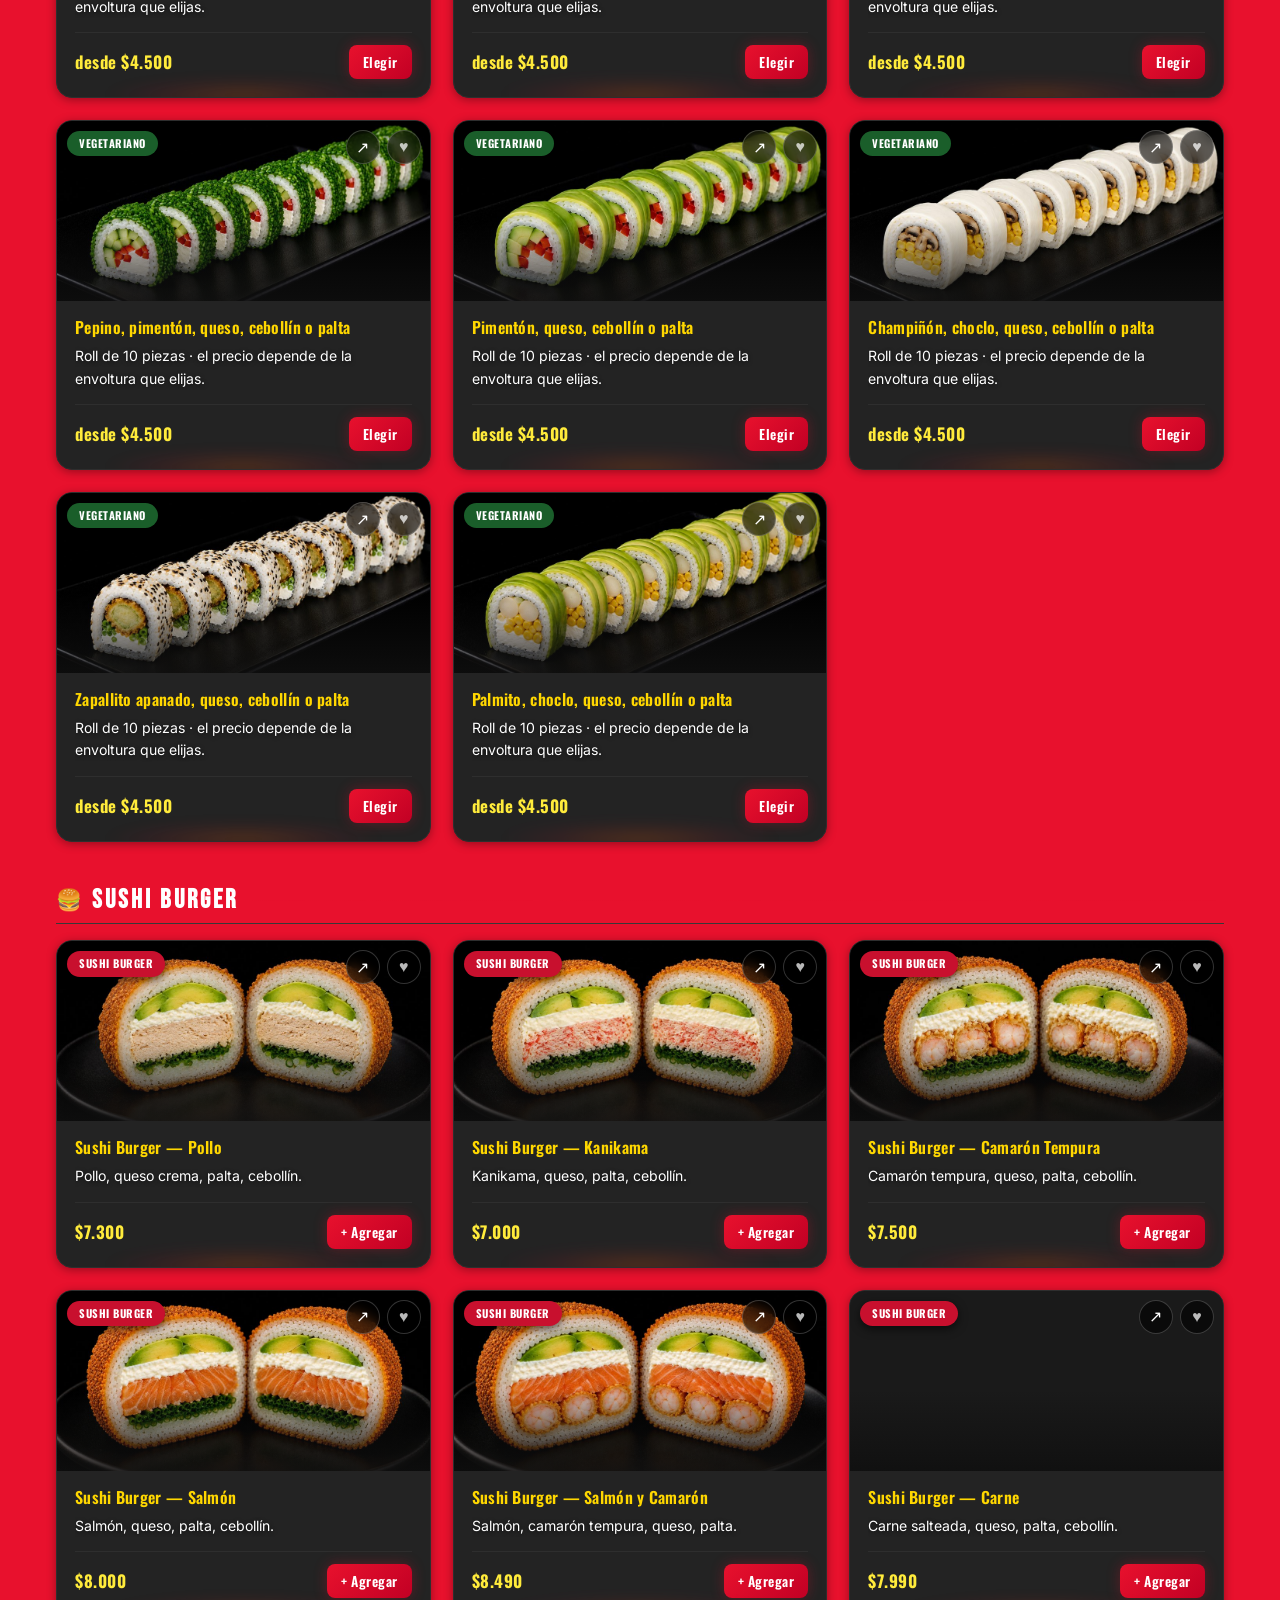
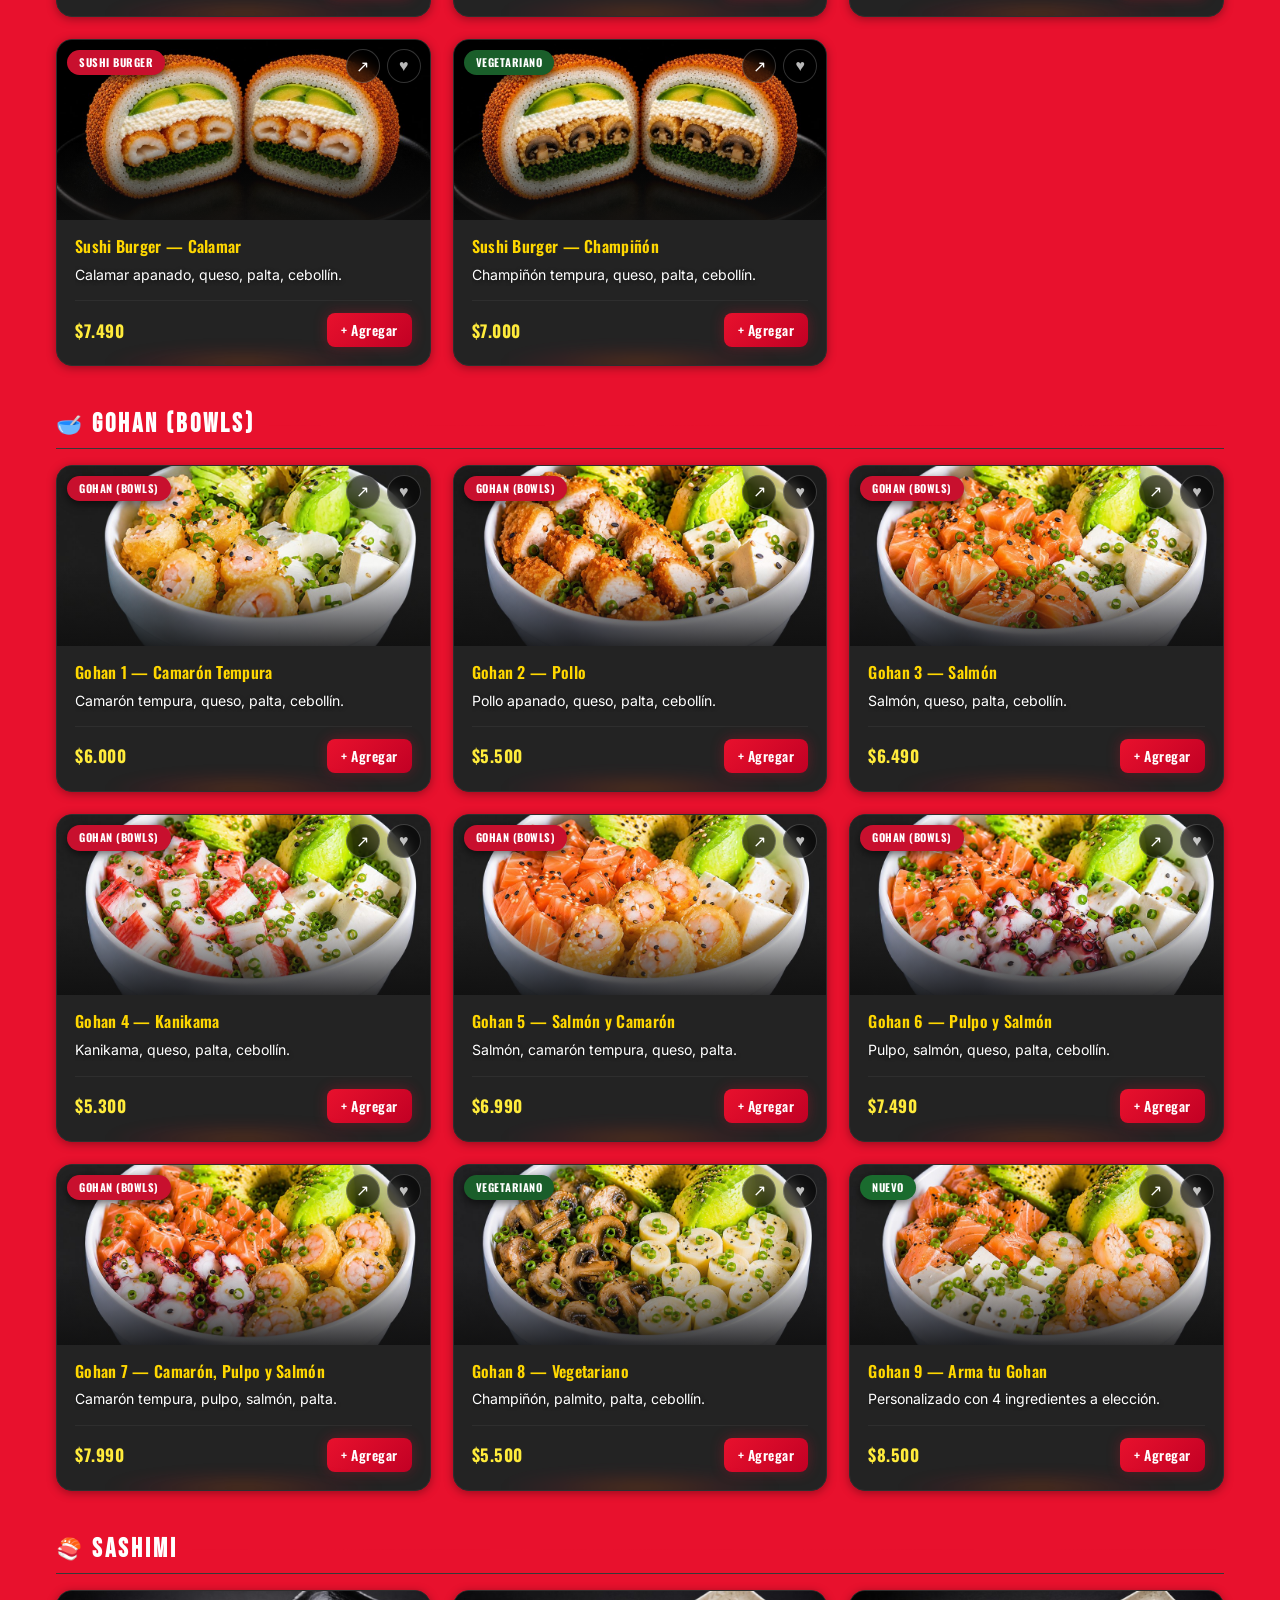
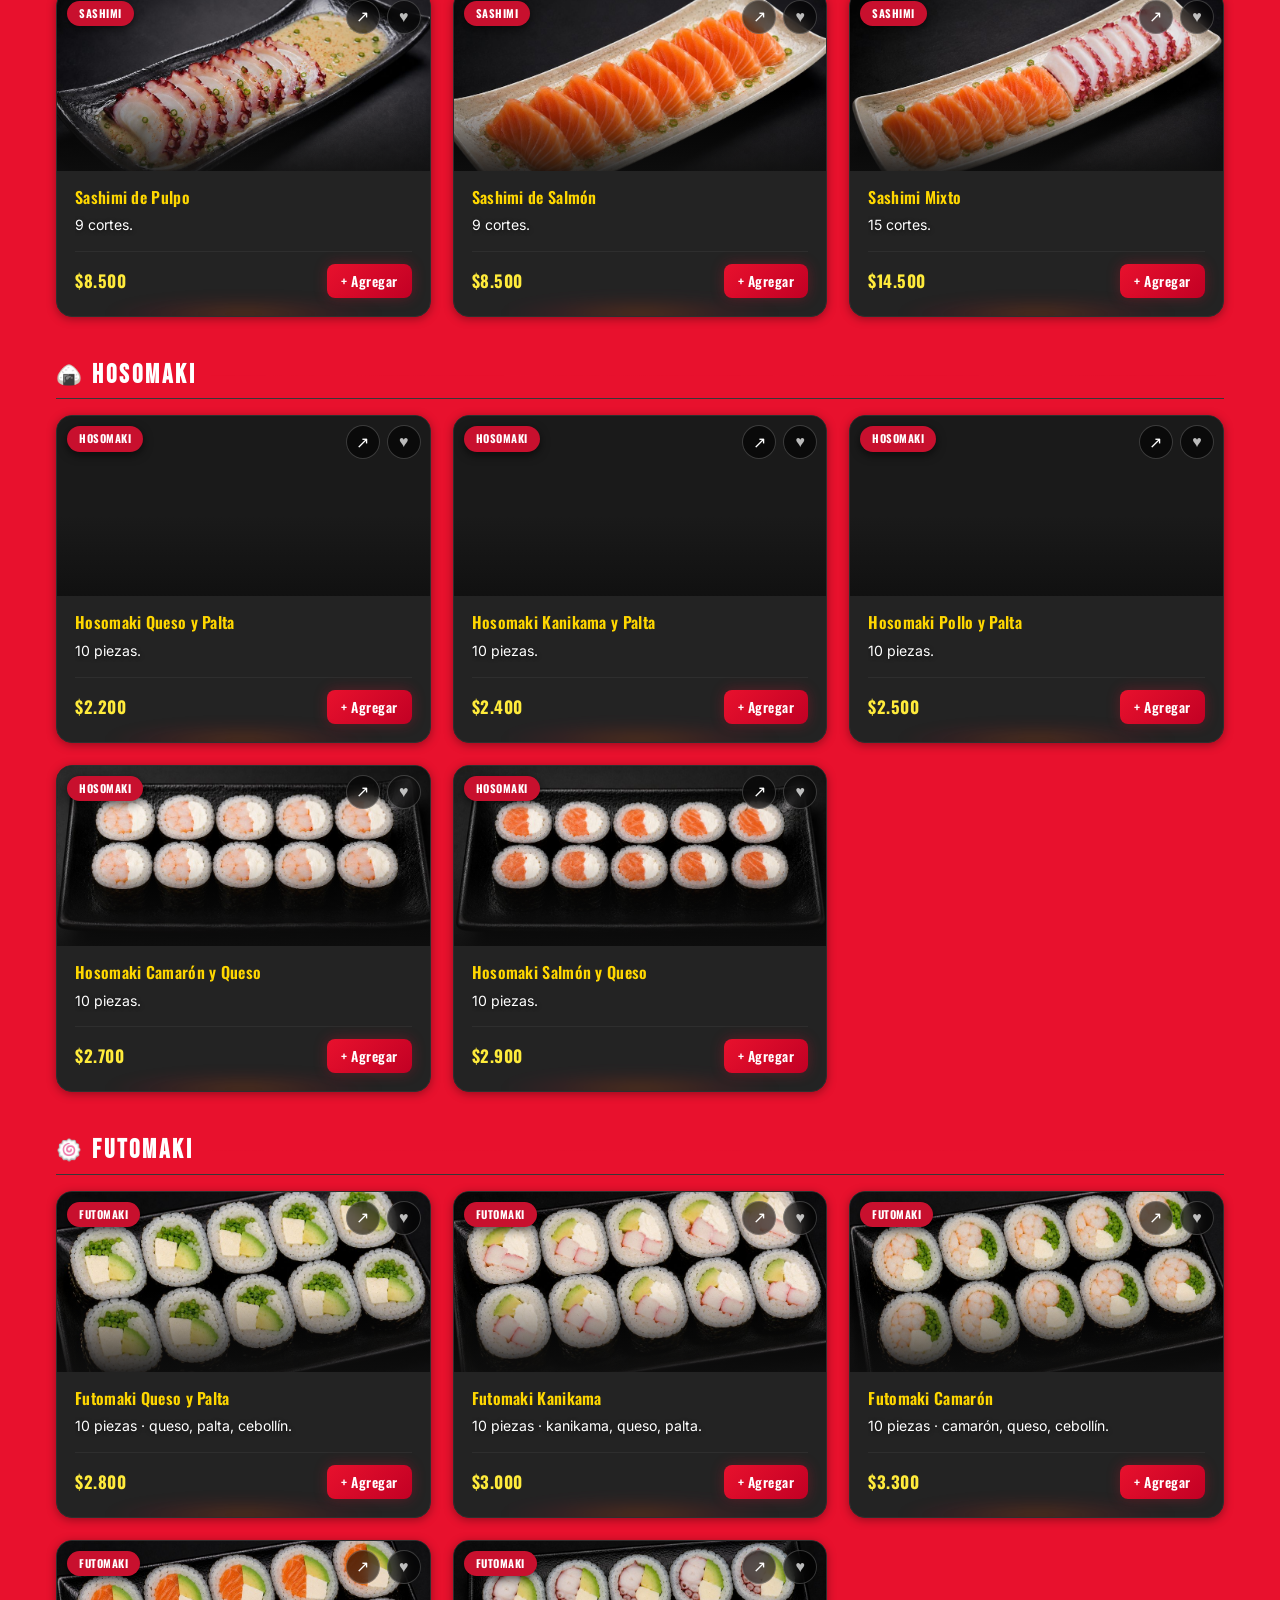
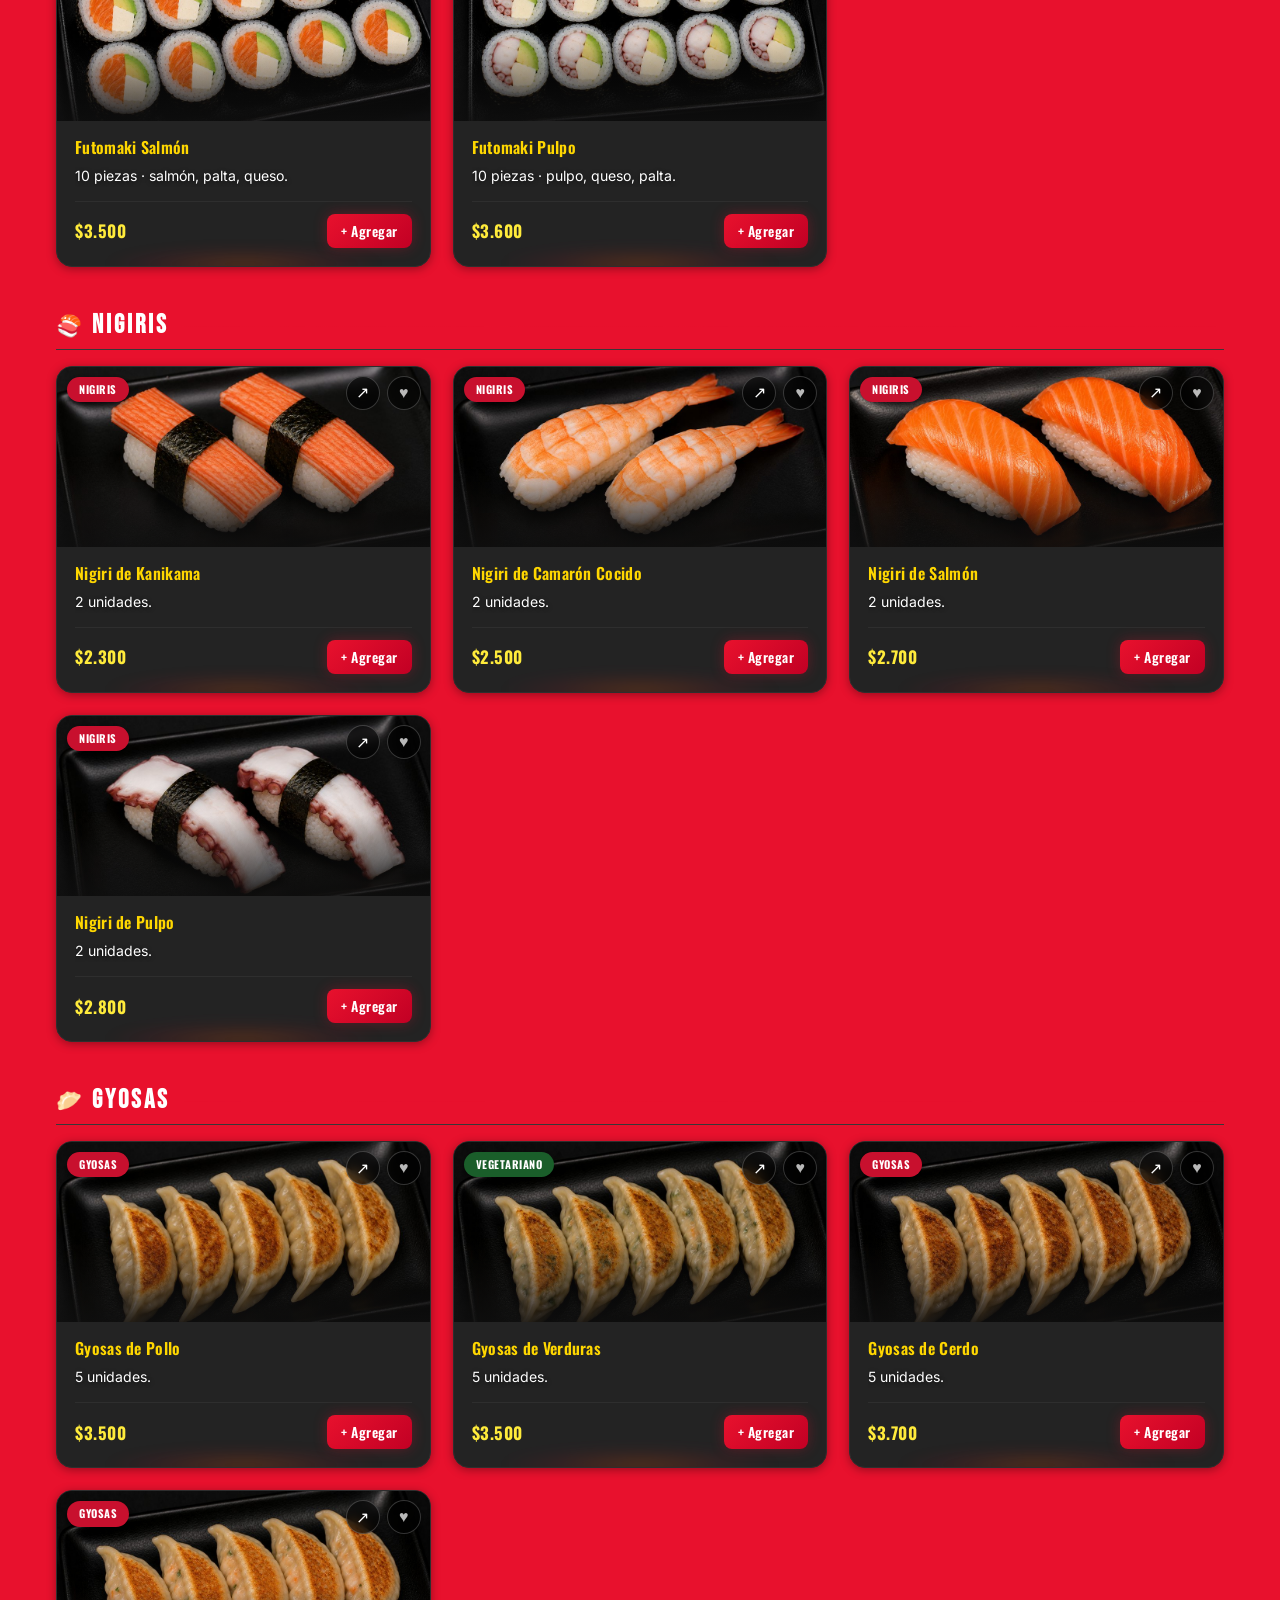
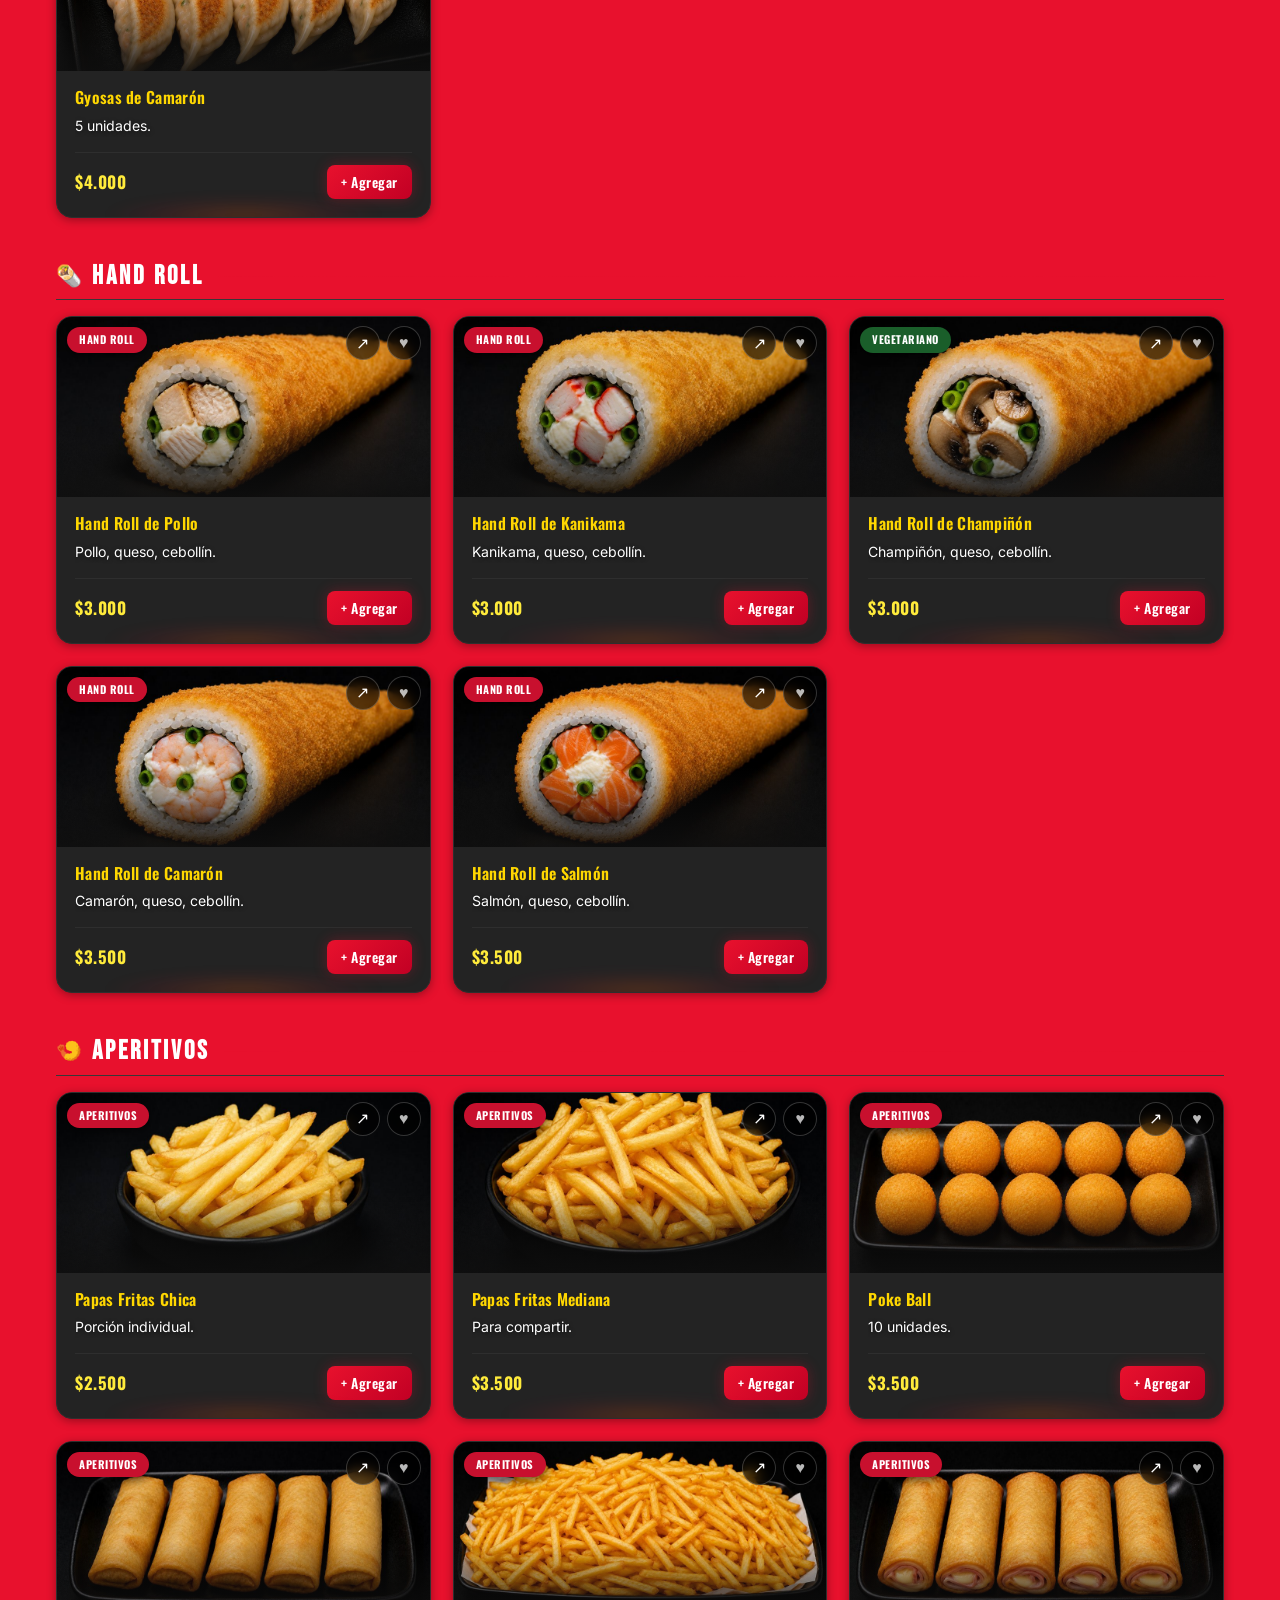
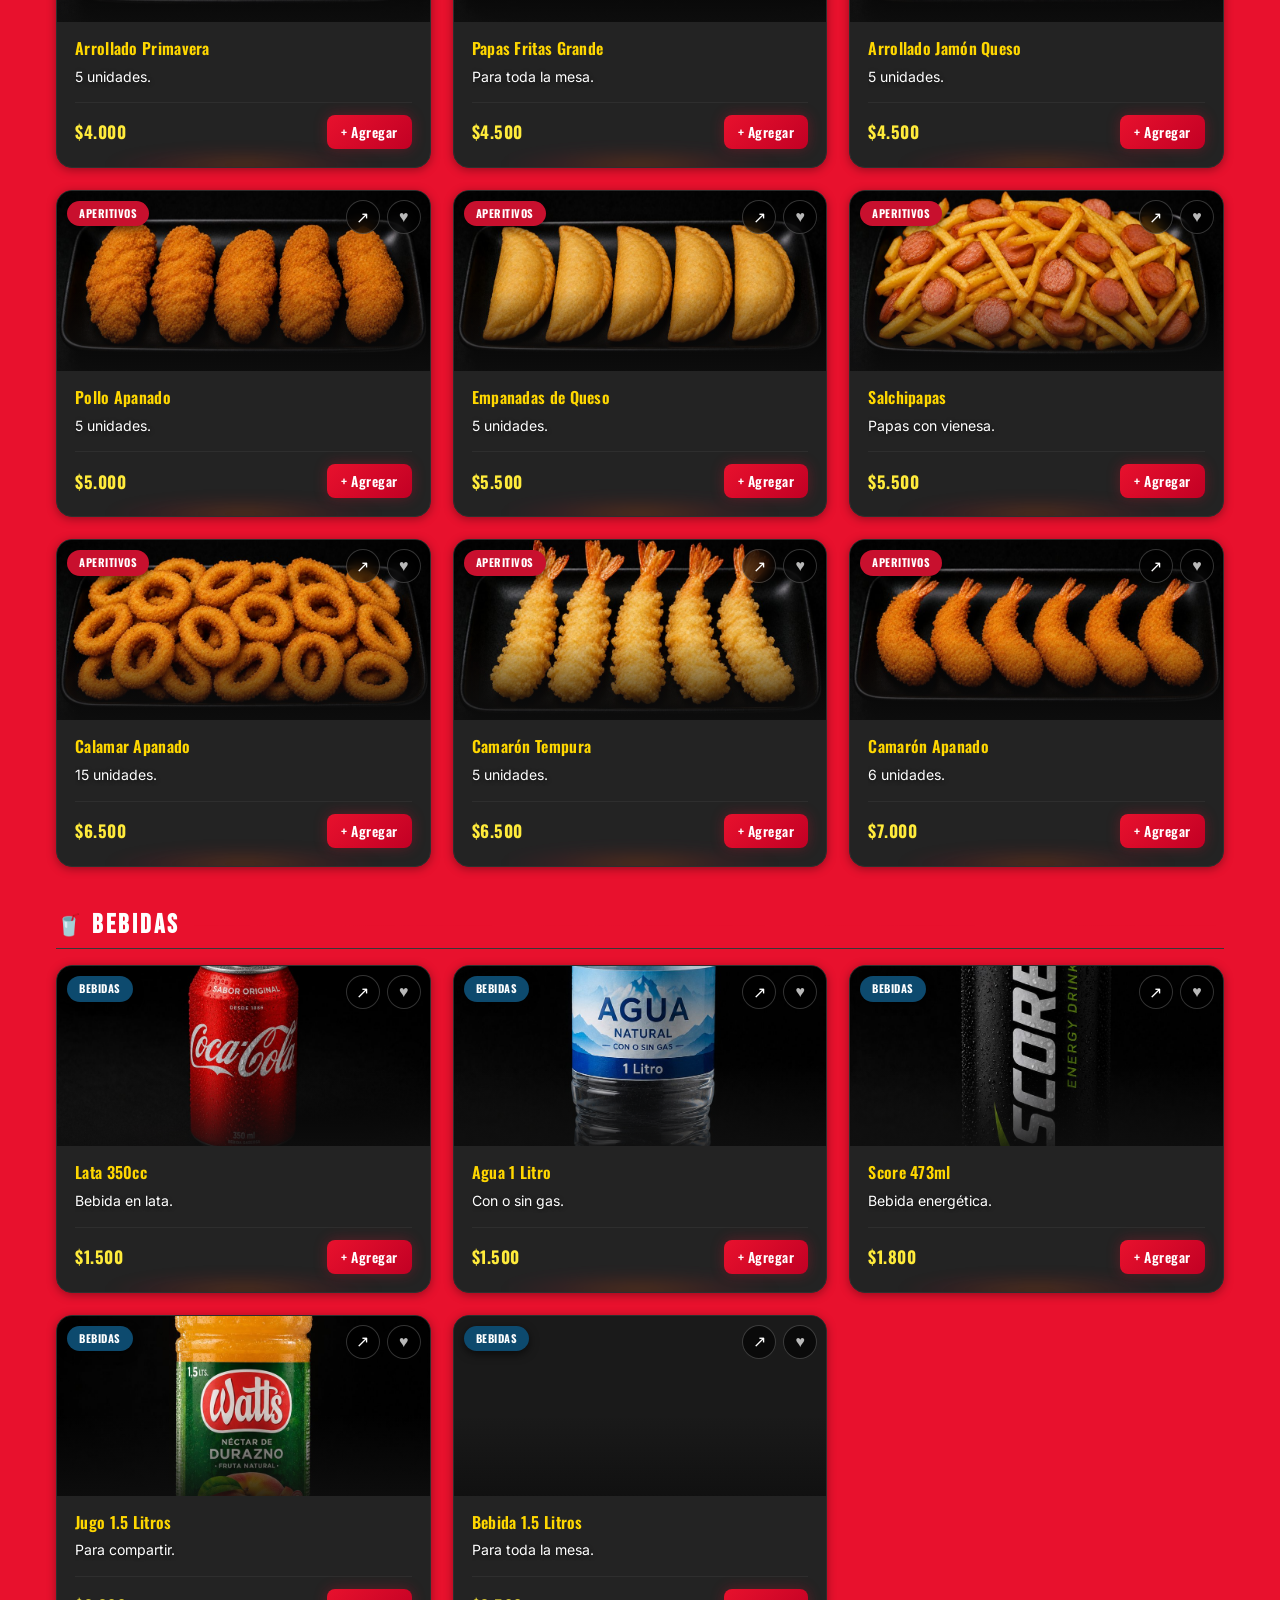
==== commit a65a36e3: "act" ====
--- a/sushinan/index.html
+++ b/sushinan/index.html
@@ -408,6 +408,6 @@
     </div>
   </footer>
 
-  <script type="module" src="js/app.js?v=31"></script>
+  <script type="module" src="js/app.js?v=32"></script>
 </body>
 </html>
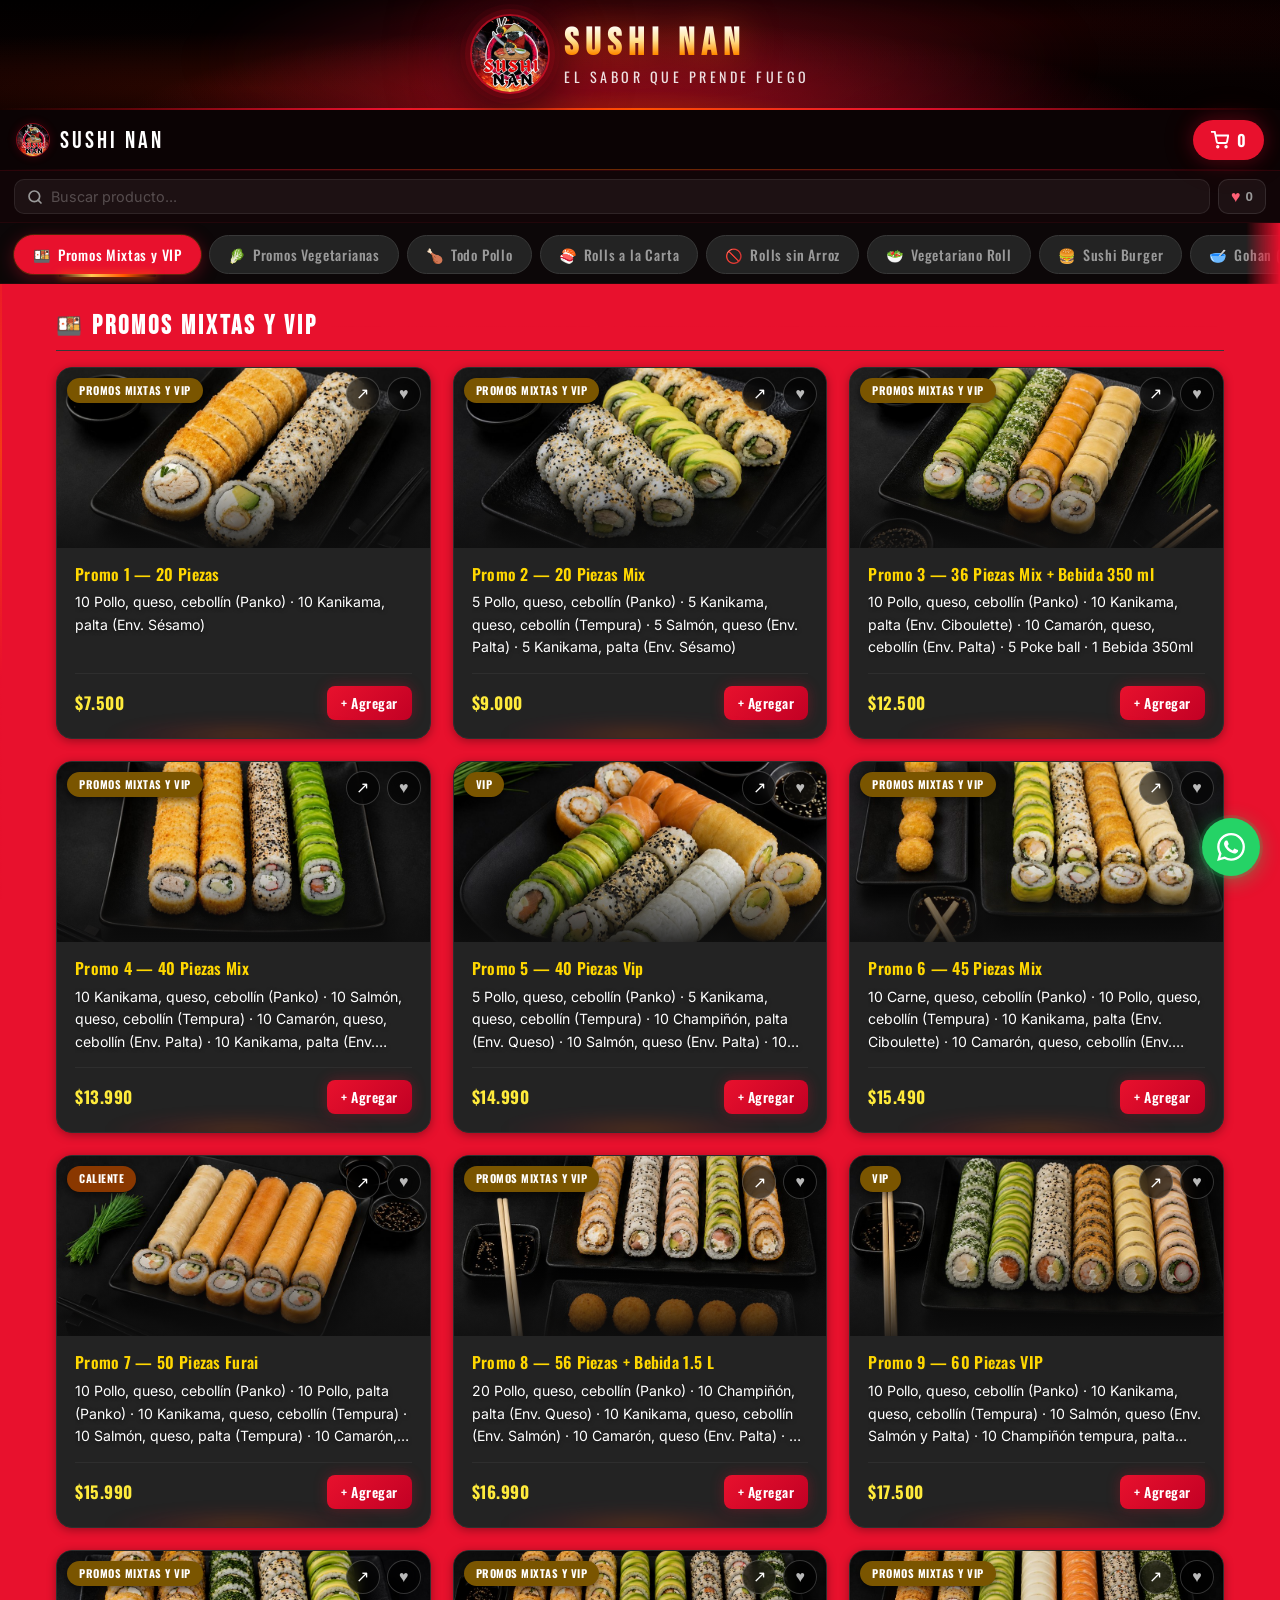
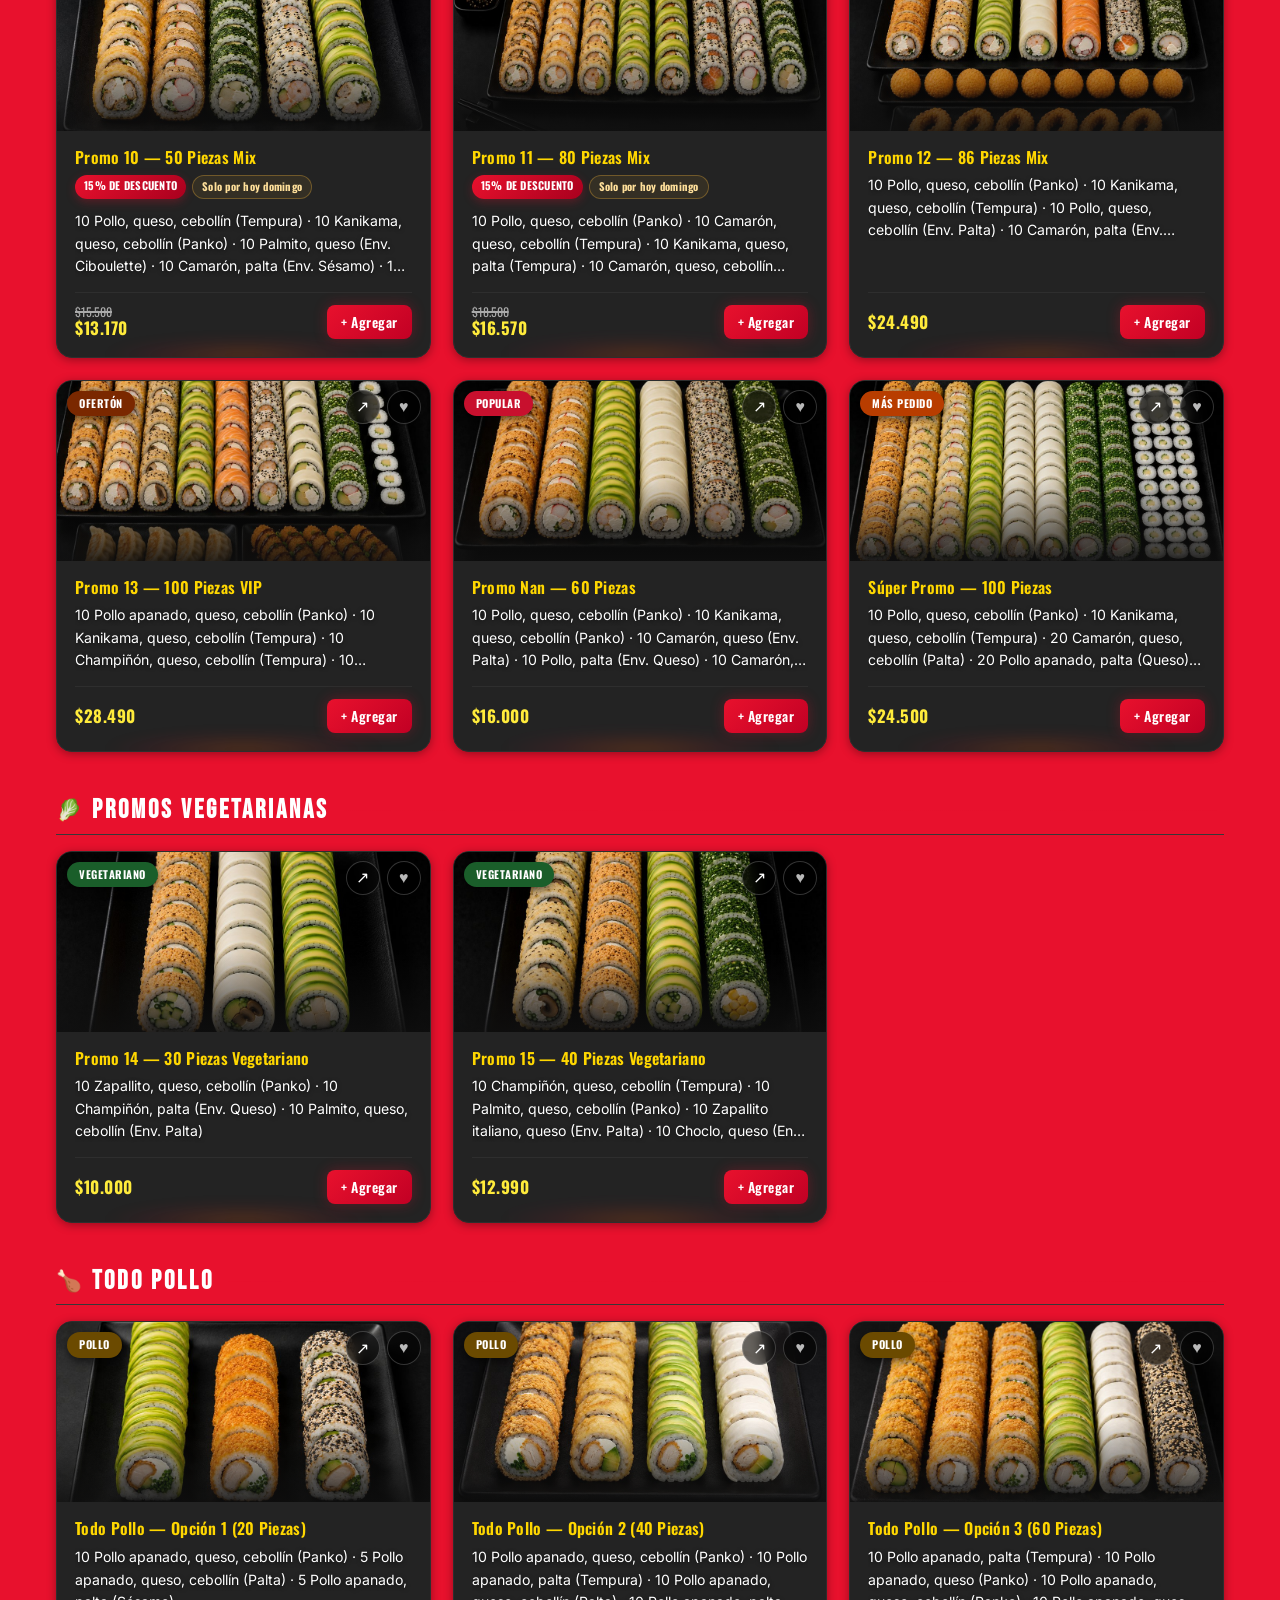
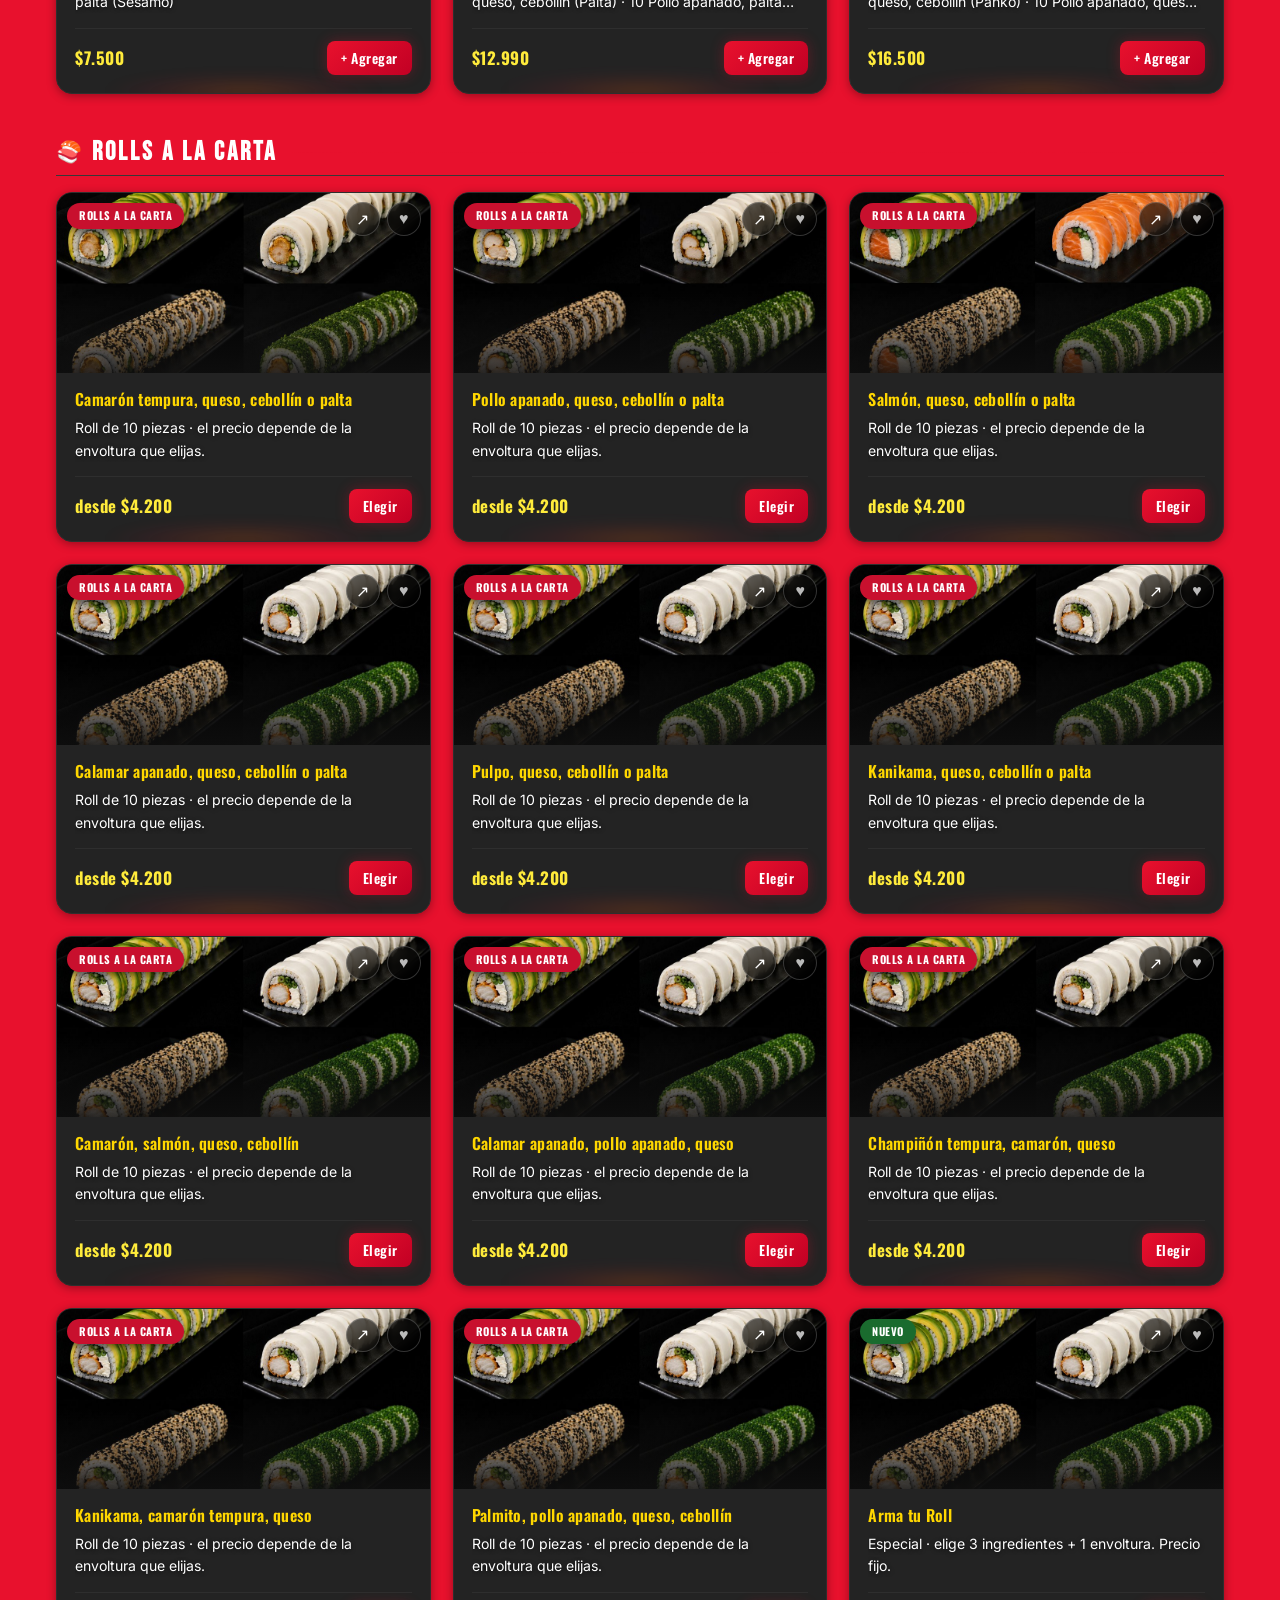
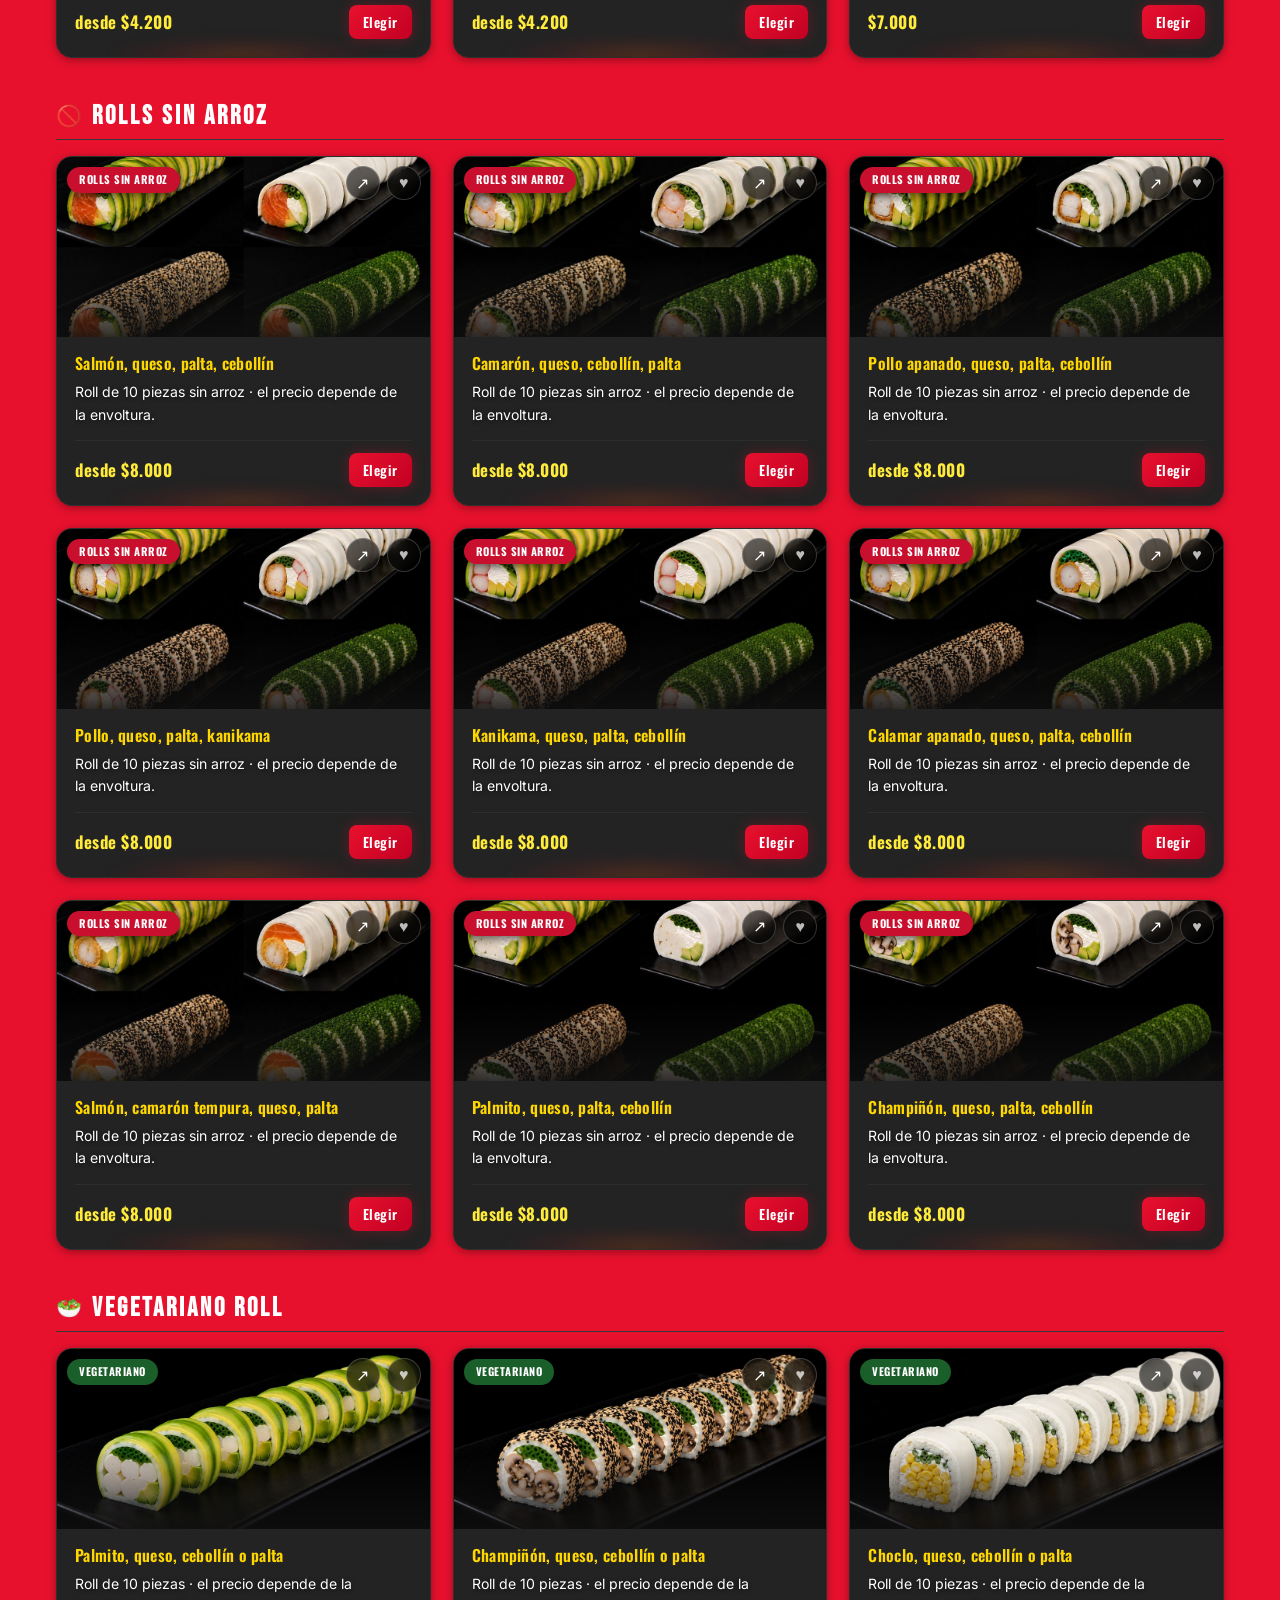
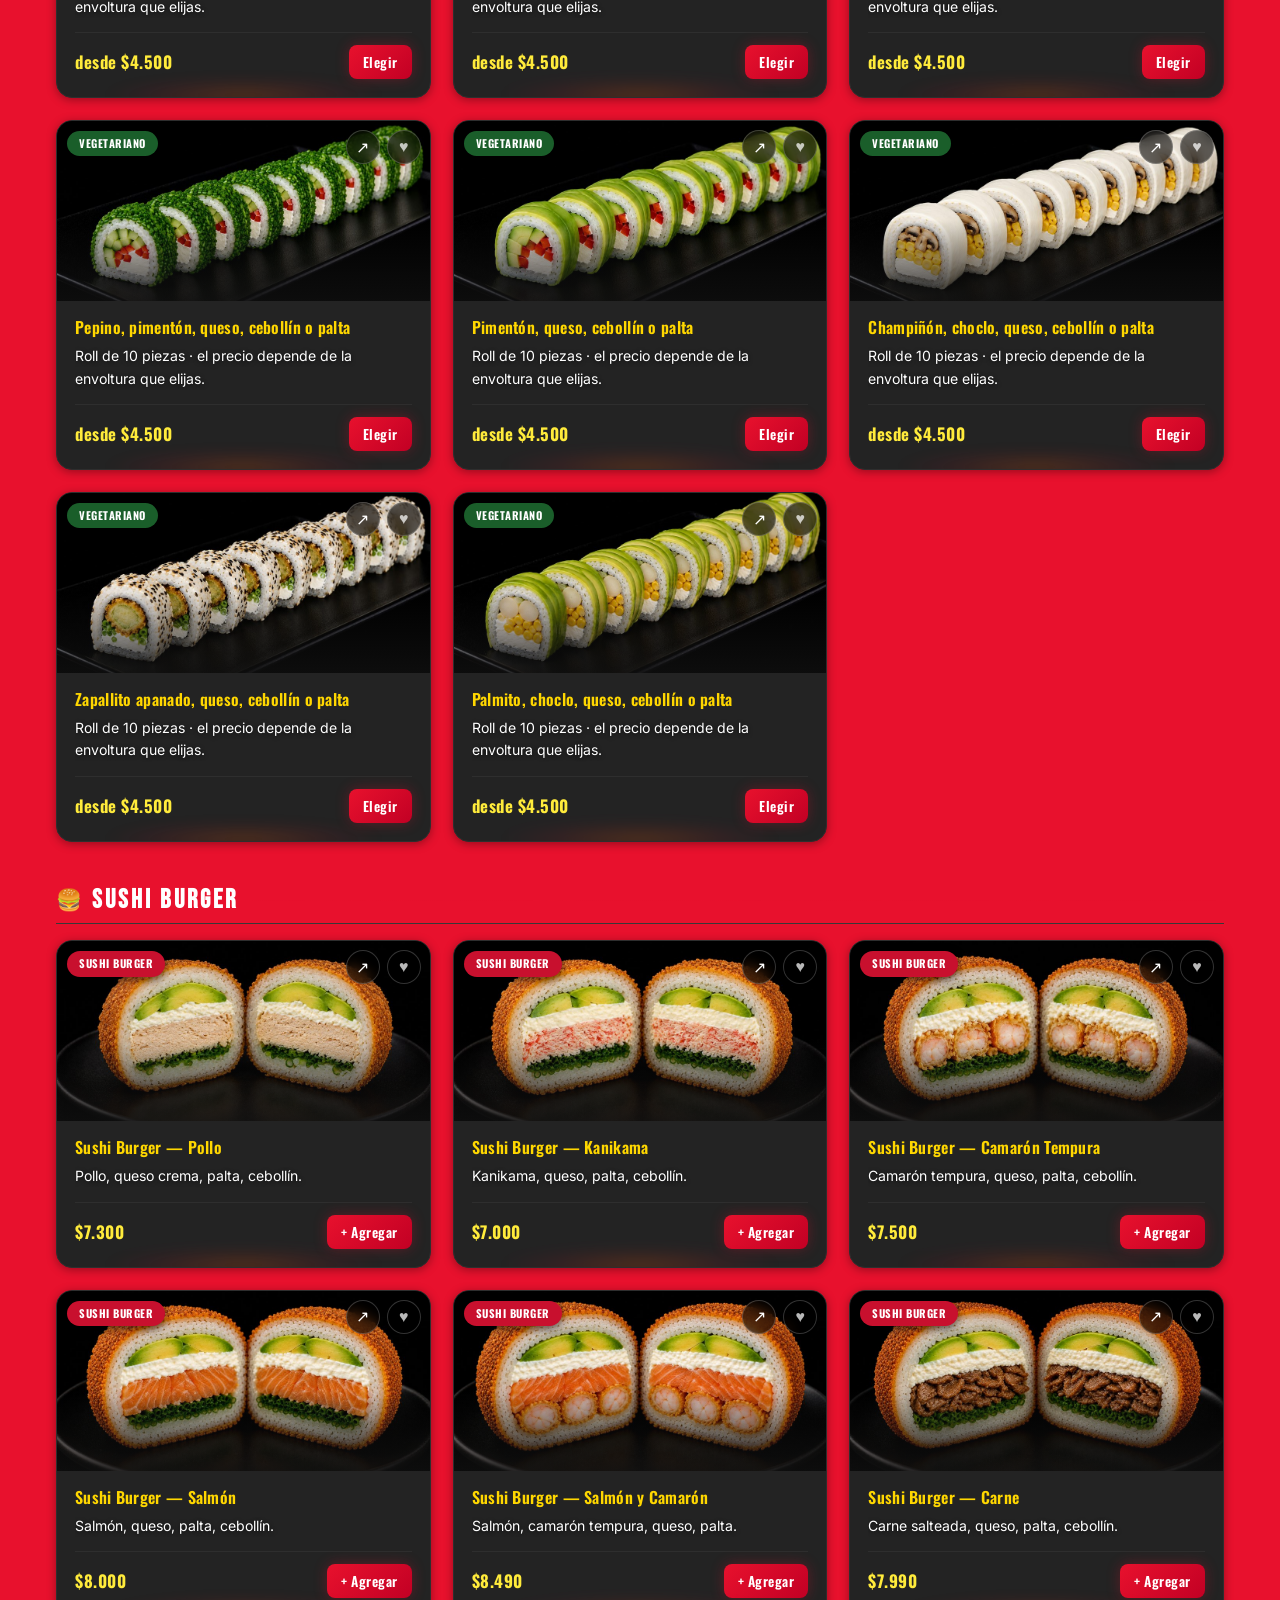
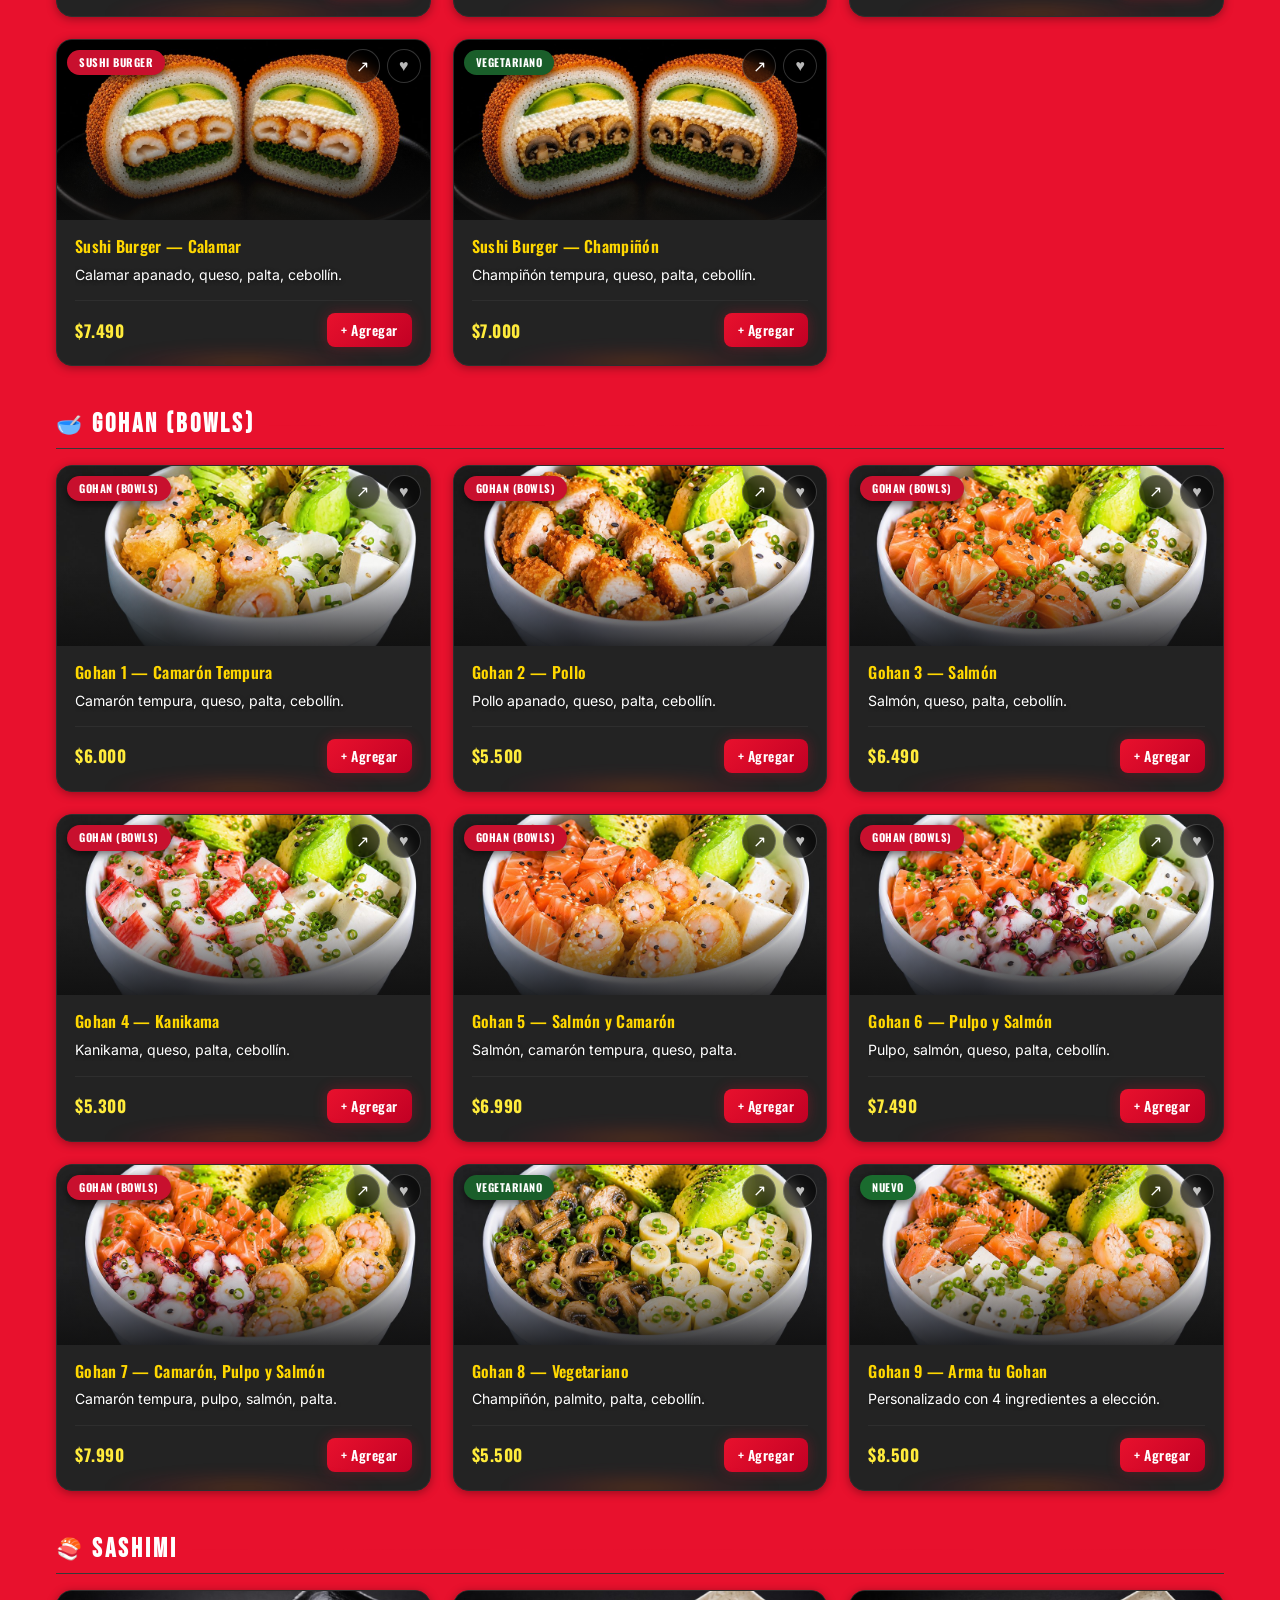
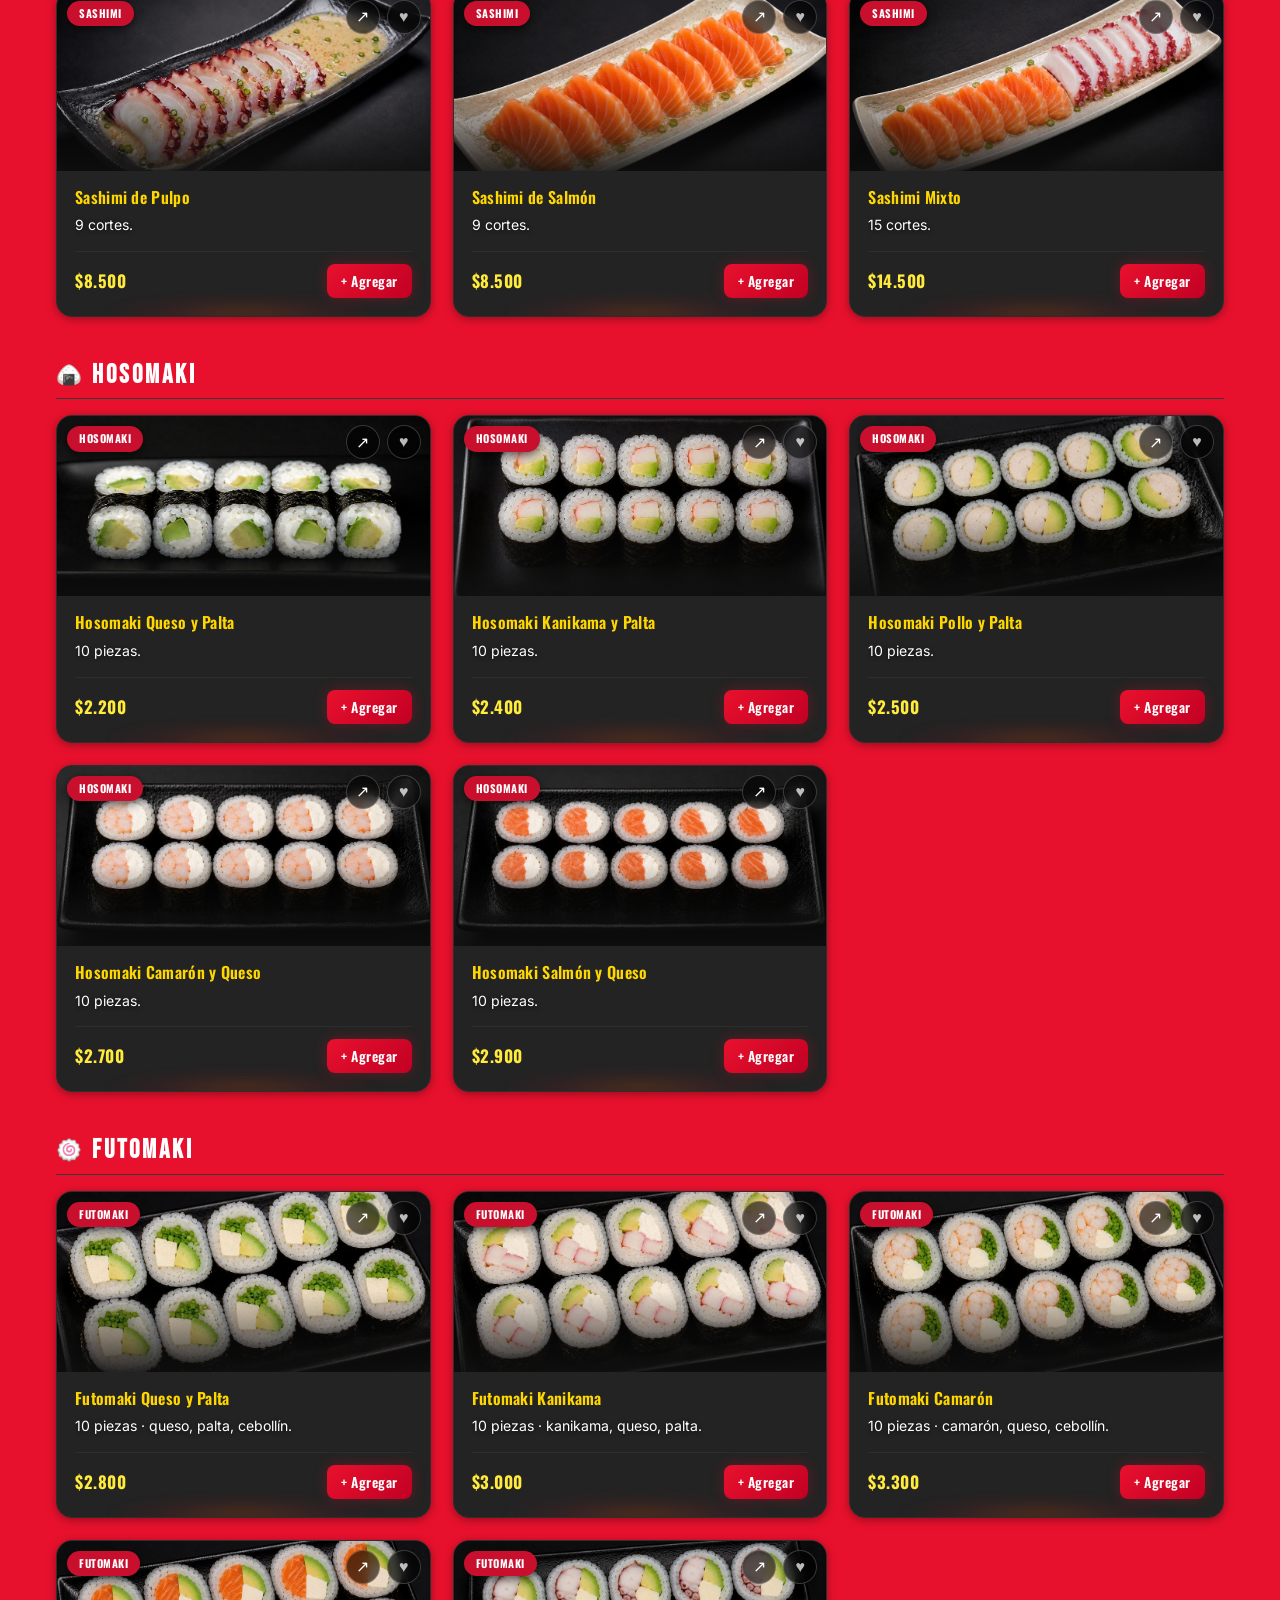
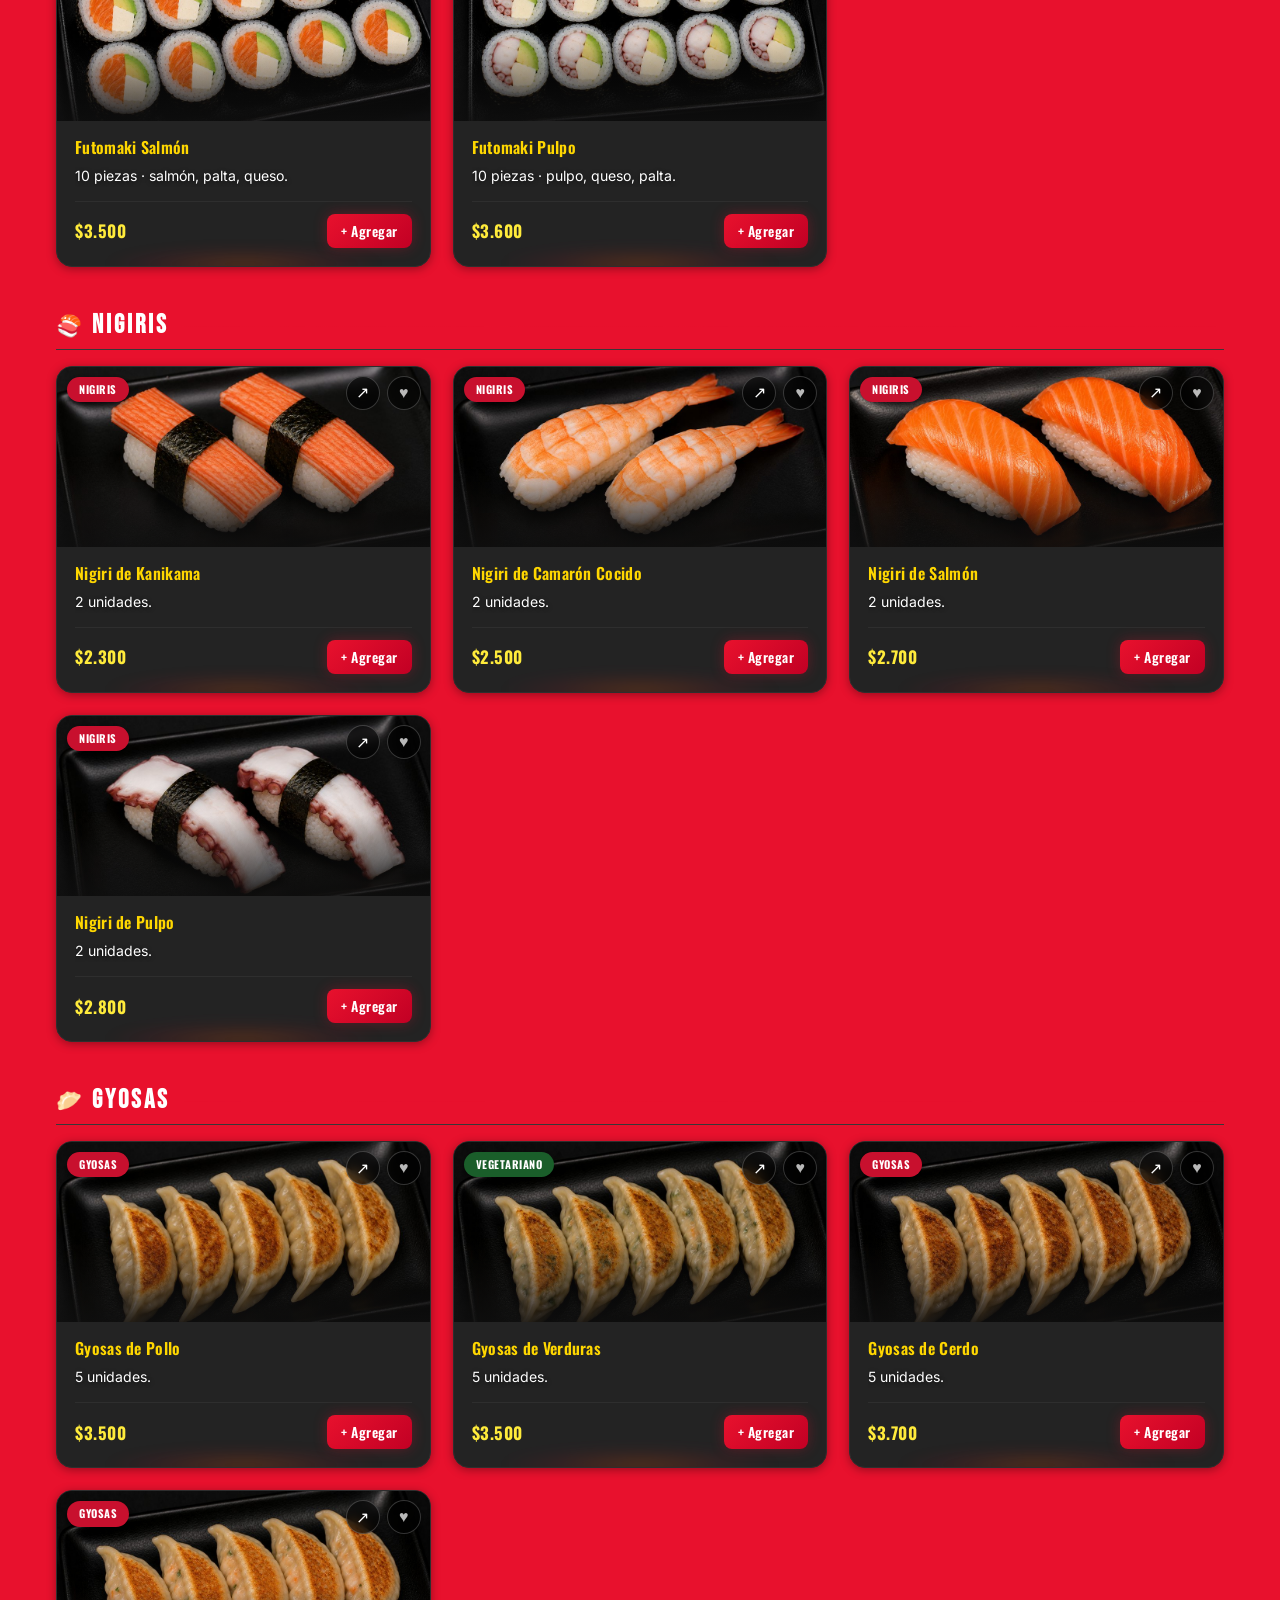
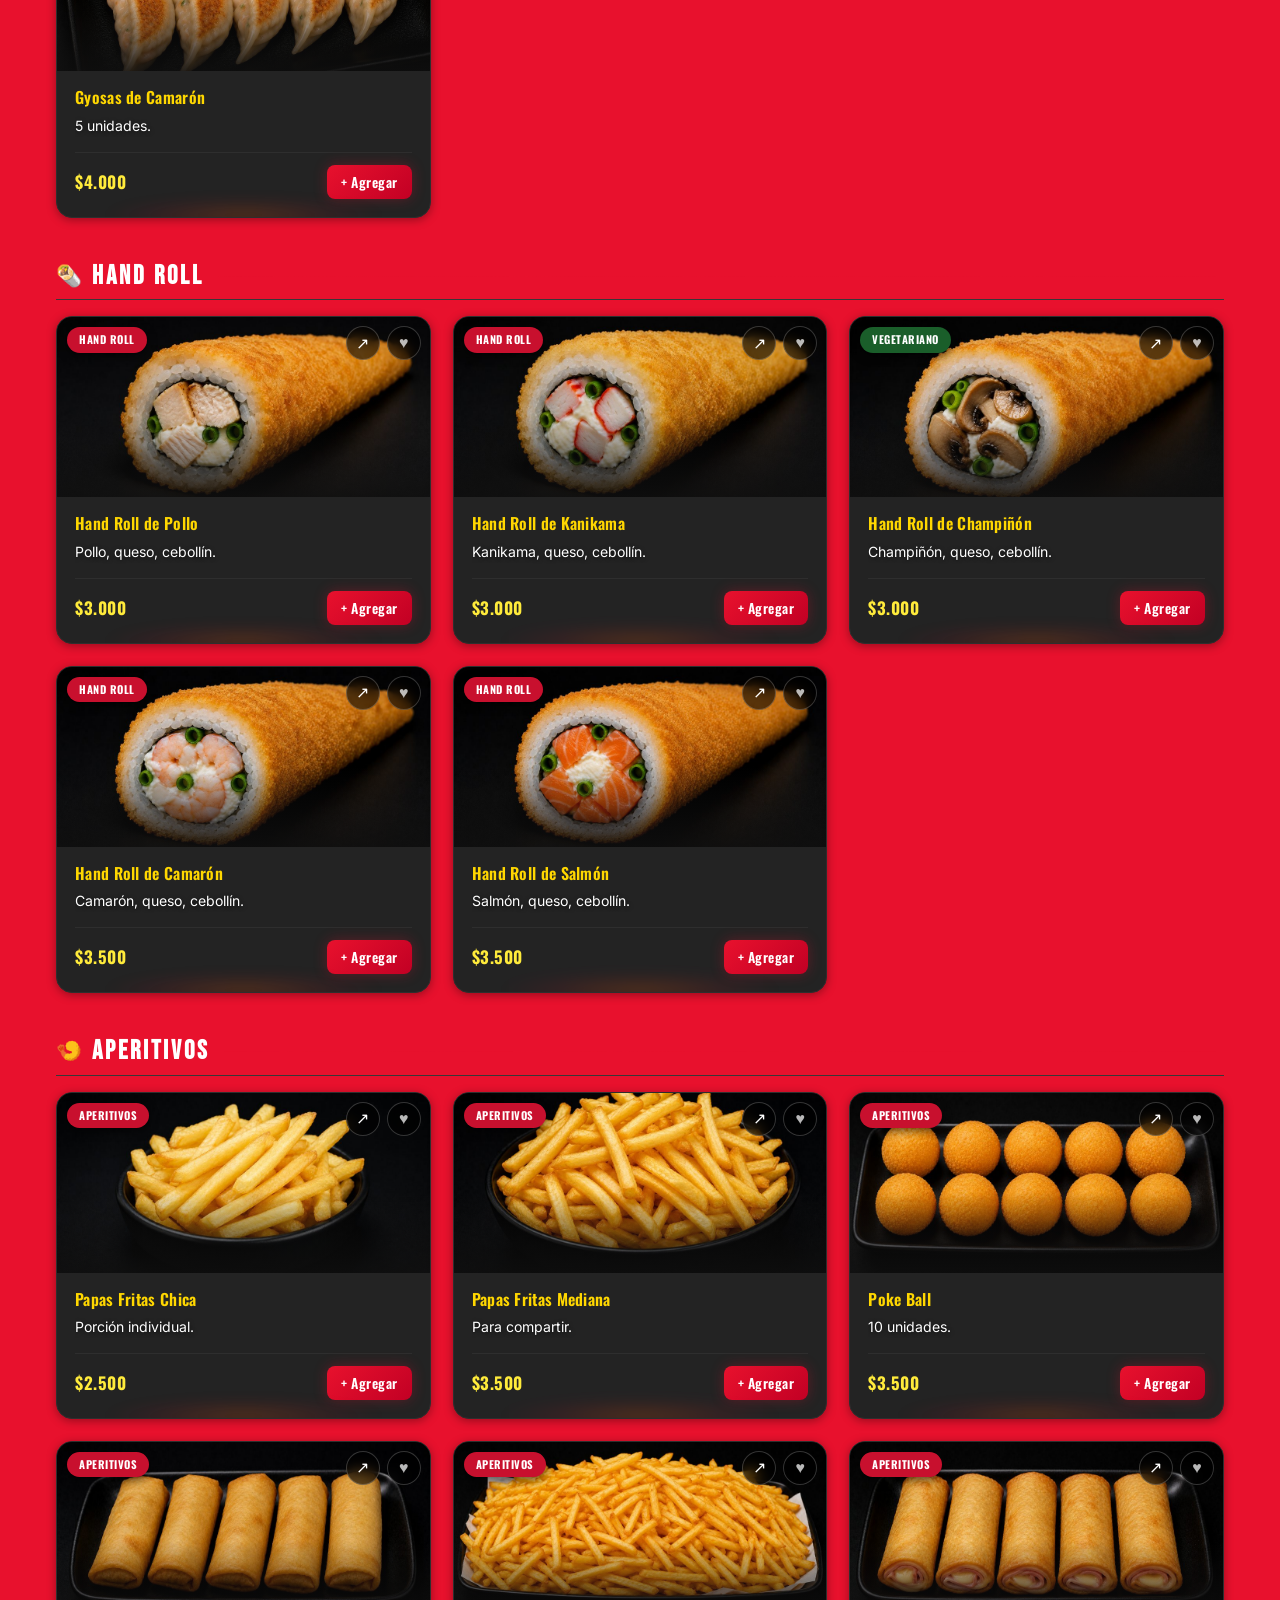
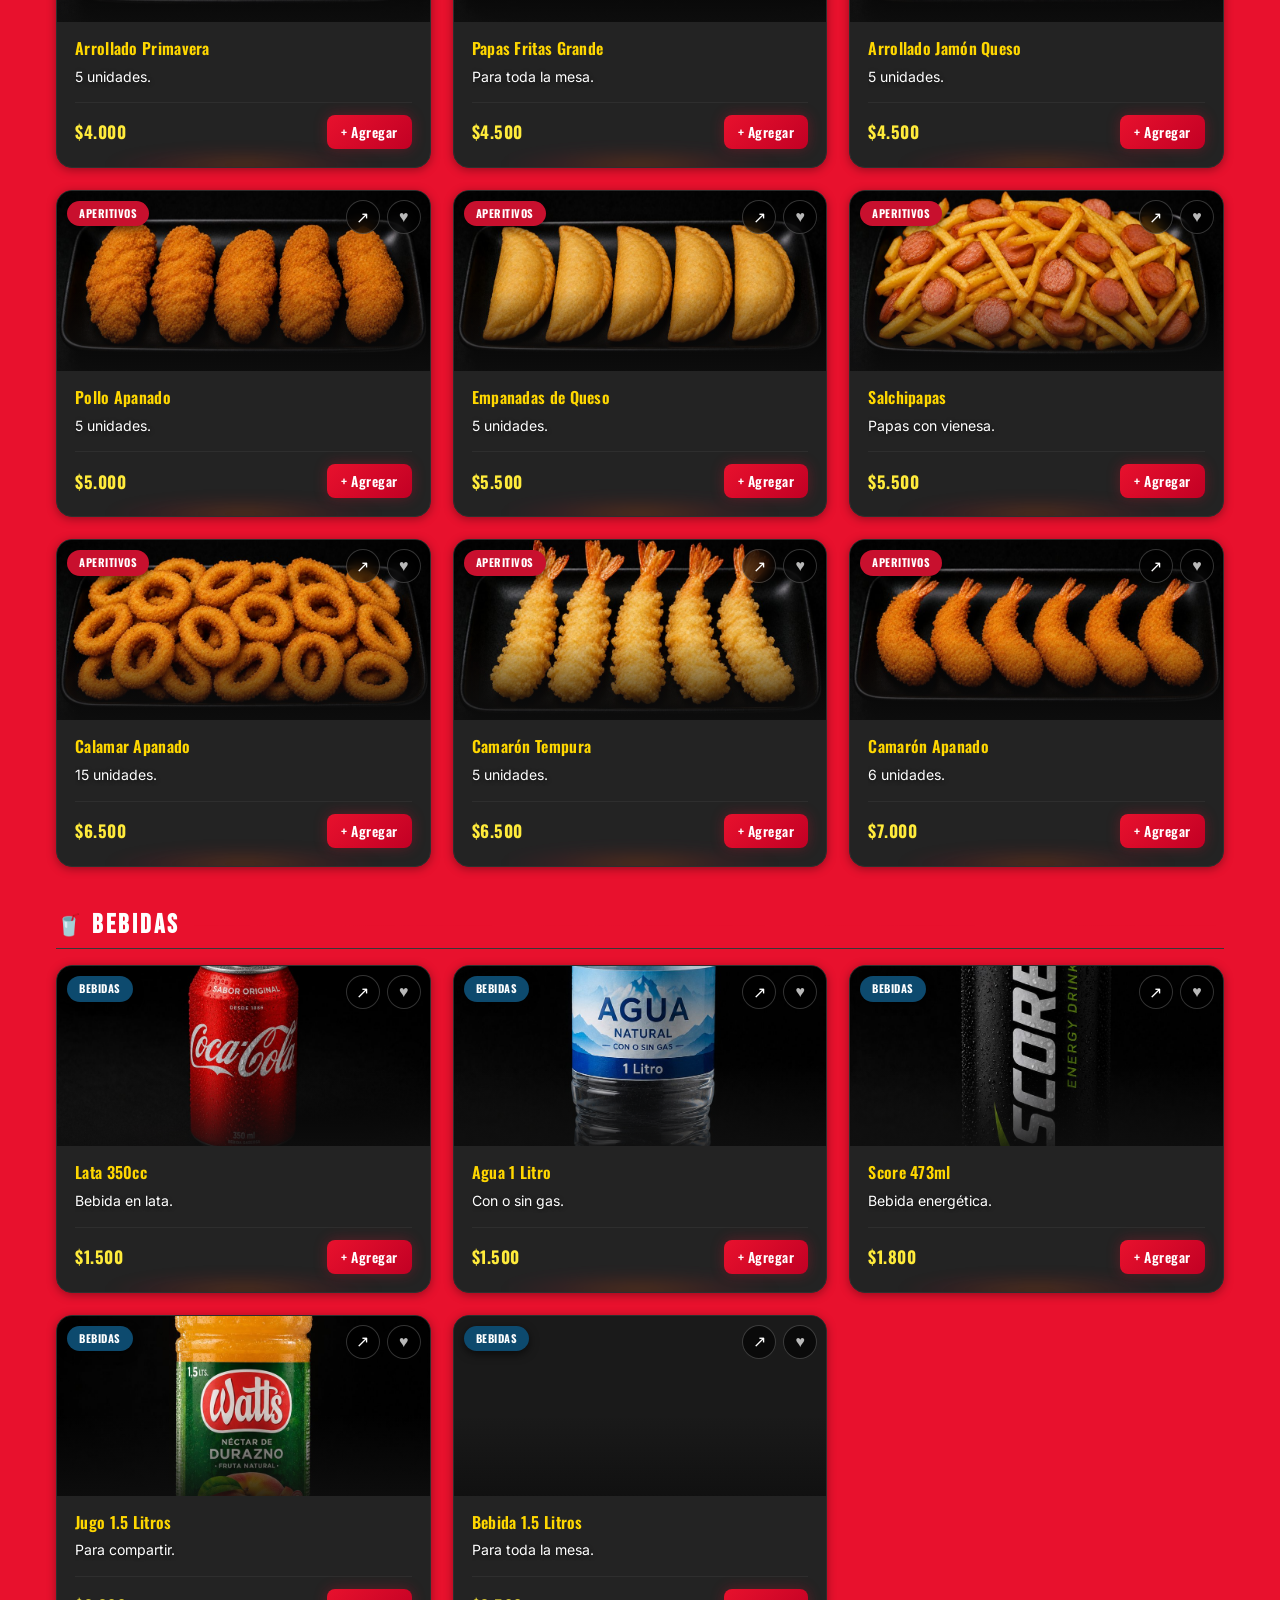
==== commit 2e06e2c4: "feat: despacho gratis primera compra" ====
--- a/sushinan/index.html
+++ b/sushinan/index.html
@@ -76,7 +76,7 @@
   <link rel="preconnect" href="https://fonts.googleapis.com">
   <link rel="preconnect" href="https://fonts.gstatic.com" crossorigin>
   <link href="https://fonts.googleapis.com/css2?family=Bebas+Neue&family=Oswald:wght@400;500;600;700&family=Inter:wght@400;500;600&display=swap" rel="stylesheet">
-  <link rel="stylesheet" href="css/styles.css?v=51">
+  <link rel="stylesheet" href="css/styles.css?v=52">
 </head>
 <body>
 
@@ -200,6 +200,13 @@
             <select id="cliente-comuna">
               <option value="">Selecciona tu comuna...</option>
             </select>
+          </div>
+          <div class="primera-compra campo-delivery" id="primera-compra-box">
+            <div class="primera-compra__contenido">
+              <strong>Primera compra: despacho gratis</strong>
+              <span id="primera-compra-estado">Valida con tu teléfono, dirección y este dispositivo.</span>
+            </div>
+            <button id="primera-compra-validar" type="button">Validar</button>
           </div>
           <div class="cliente-campo">
             <label for="cliente-nota">Nota o alergias (opcional)</label>
@@ -293,6 +300,10 @@
           <span>Envío (<span id="carrito-comuna-label"></span>)</span>
           <span id="carrito-costo-envio">$0</span>
         </div>
+        <div class="carrito__desglose-fila carrito__desglose-beneficio" id="carrito-beneficio-primera-compra" hidden>
+          <span>Beneficio</span>
+          <span>Despacho gratis primera compra</span>
+        </div>
       </div>
       <p class="carrito__aviso" id="carrito-aviso"></p>
       <div class="carrito__total">
@@ -408,6 +419,6 @@
     </div>
   </footer>
 
-  <script type="module" src="js/app.js?v=32"></script>
+  <script type="module" src="js/app.js?v=33"></script>
 </body>
 </html>
--- a/sushinan/css/styles.css
+++ b/sushinan/css/styles.css
@@ -1054,6 +1054,13 @@
   color: var(--dorado);
 }
 
+.carrito__desglose-beneficio {
+  margin-top: 5px;
+  padding-top: 6px;
+  border-top: 1px solid rgba(255,255,255,.06);
+  color: #75e89d;
+}
+
 .carrito__total {
   display: flex;
   justify-content: space-between;
@@ -1492,6 +1499,74 @@
 .privacidad-local p { margin: 7px 0; color: var(--texto-3); font-size: .66rem; line-height: 1.45; }
 .privacidad-local button { border: 0; color: #d99; background: none; font-size: .68rem; text-decoration: underline; cursor: pointer; }
 .footer__politica { margin-top: 5px; color: #777; font-size: .64rem; }
+
+.primera-compra {
+  display: grid;
+  grid-template-columns: minmax(0, 1fr) auto;
+  gap: 10px;
+  align-items: center;
+  padding: 12px;
+  border: 1px solid rgba(117,232,157,.28);
+  border-radius: 12px;
+  background: linear-gradient(135deg, rgba(117,232,157,.12), rgba(255,192,64,.06));
+}
+
+.primera-compra.aplicado {
+  border-color: rgba(117,232,157,.55);
+  box-shadow: 0 0 18px rgba(117,232,157,.12);
+}
+
+.primera-compra.rechazado,
+.primera-compra.error {
+  border-color: rgba(255,139,154,.32);
+  background: rgba(232,17,45,.08);
+}
+
+.primera-compra__contenido {
+  display: flex;
+  flex-direction: column;
+  gap: 4px;
+  min-width: 0;
+}
+
+.primera-compra strong {
+  color: #fff;
+  font-family: 'Oswald', sans-serif;
+  font-size: .86rem;
+  letter-spacing: .3px;
+}
+
+.primera-compra span {
+  color: var(--texto-2);
+  font-size: .68rem;
+  line-height: 1.35;
+}
+
+.primera-compra.aplicado span { color: #a9f2bf; }
+.primera-compra.rechazado span,
+.primera-compra.error span { color: #ffb4bf; }
+
+.primera-compra button {
+  border: 0;
+  border-radius: 999px;
+  padding: 8px 12px;
+  color: #07180d;
+  background: #75e89d;
+  font-family: 'Oswald', sans-serif;
+  font-size: .76rem;
+  font-weight: 700;
+  cursor: pointer;
+  white-space: nowrap;
+  transition: opacity .2s ease, transform .2s ease;
+}
+
+.primera-compra button:hover { transform: translateY(-1px); }
+.primera-compra button:disabled { opacity: .6; cursor: wait; transform: none; }
+
+@media (max-width: 380px) {
+  .primera-compra { grid-template-columns: 1fr; }
+  .primera-compra button { width: 100%; }
+}
 
 @media (max-width: 380px) {
   .preferencias-checks,
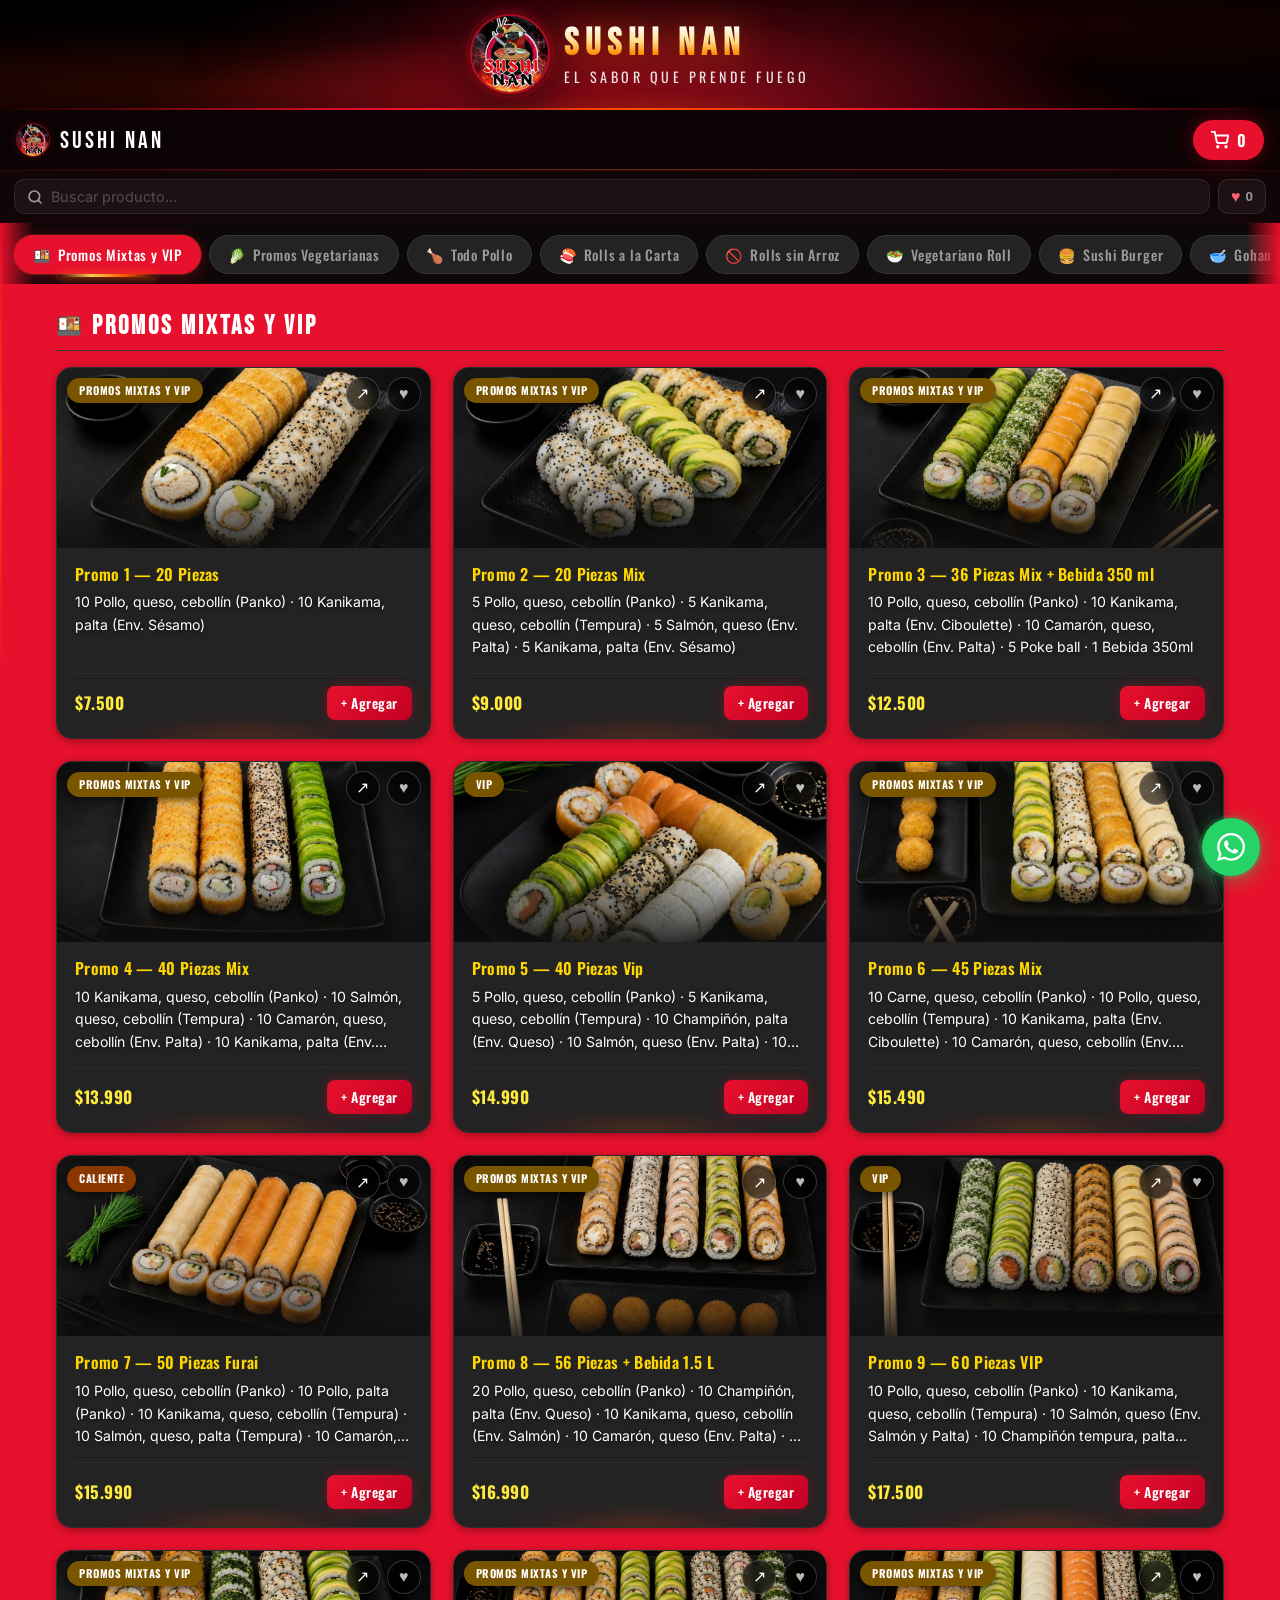
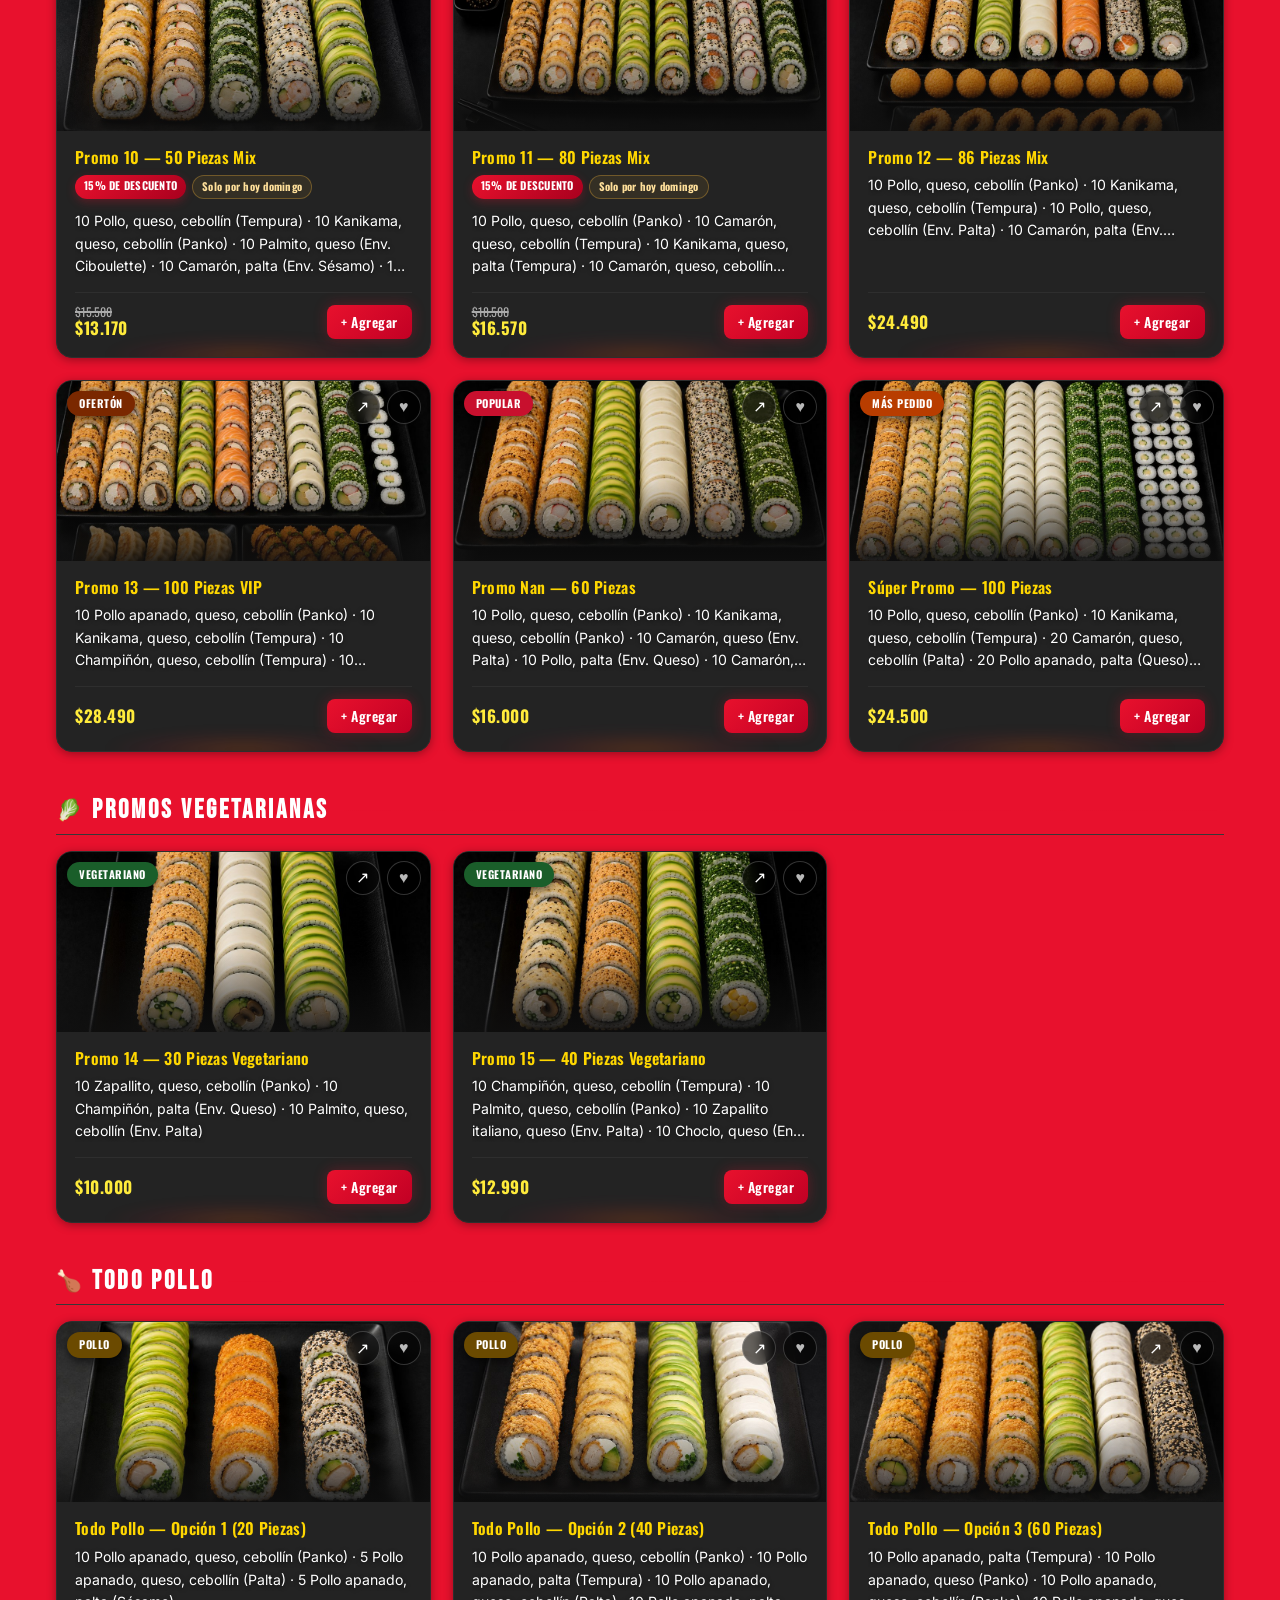
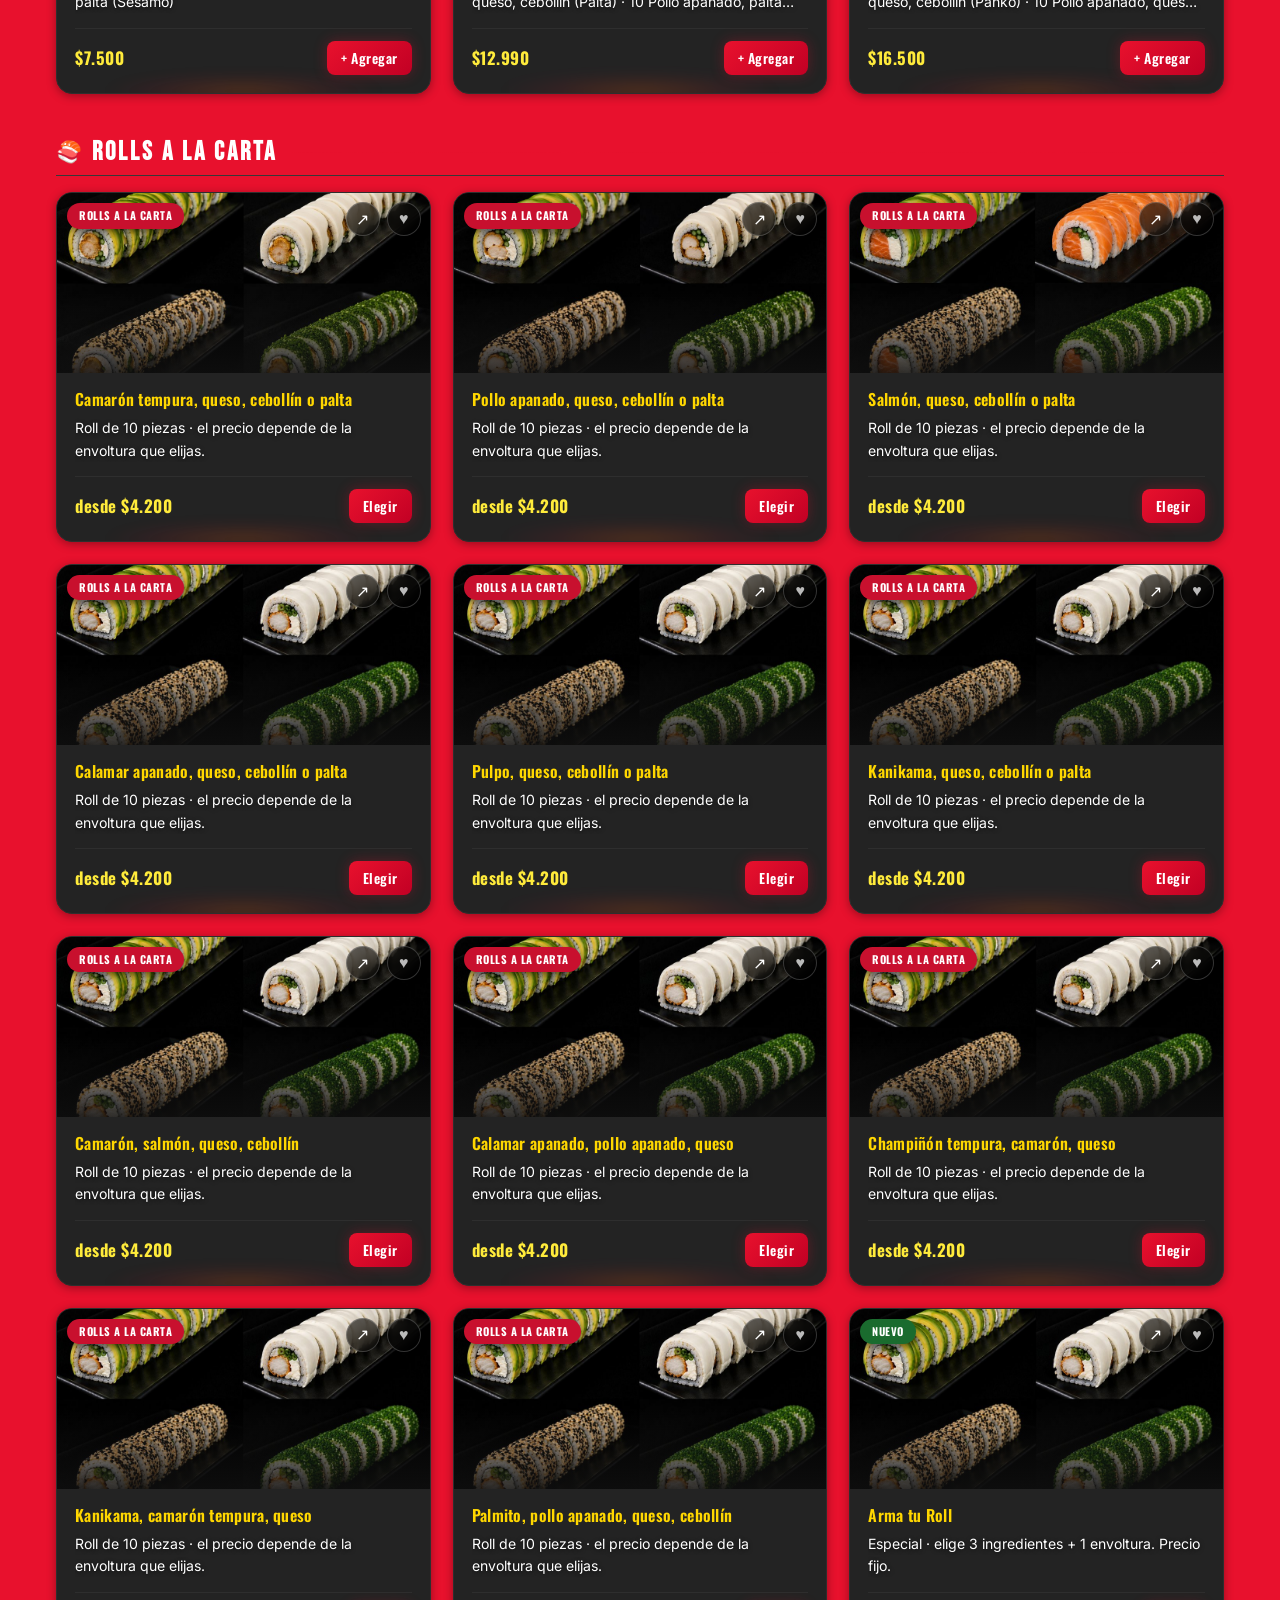
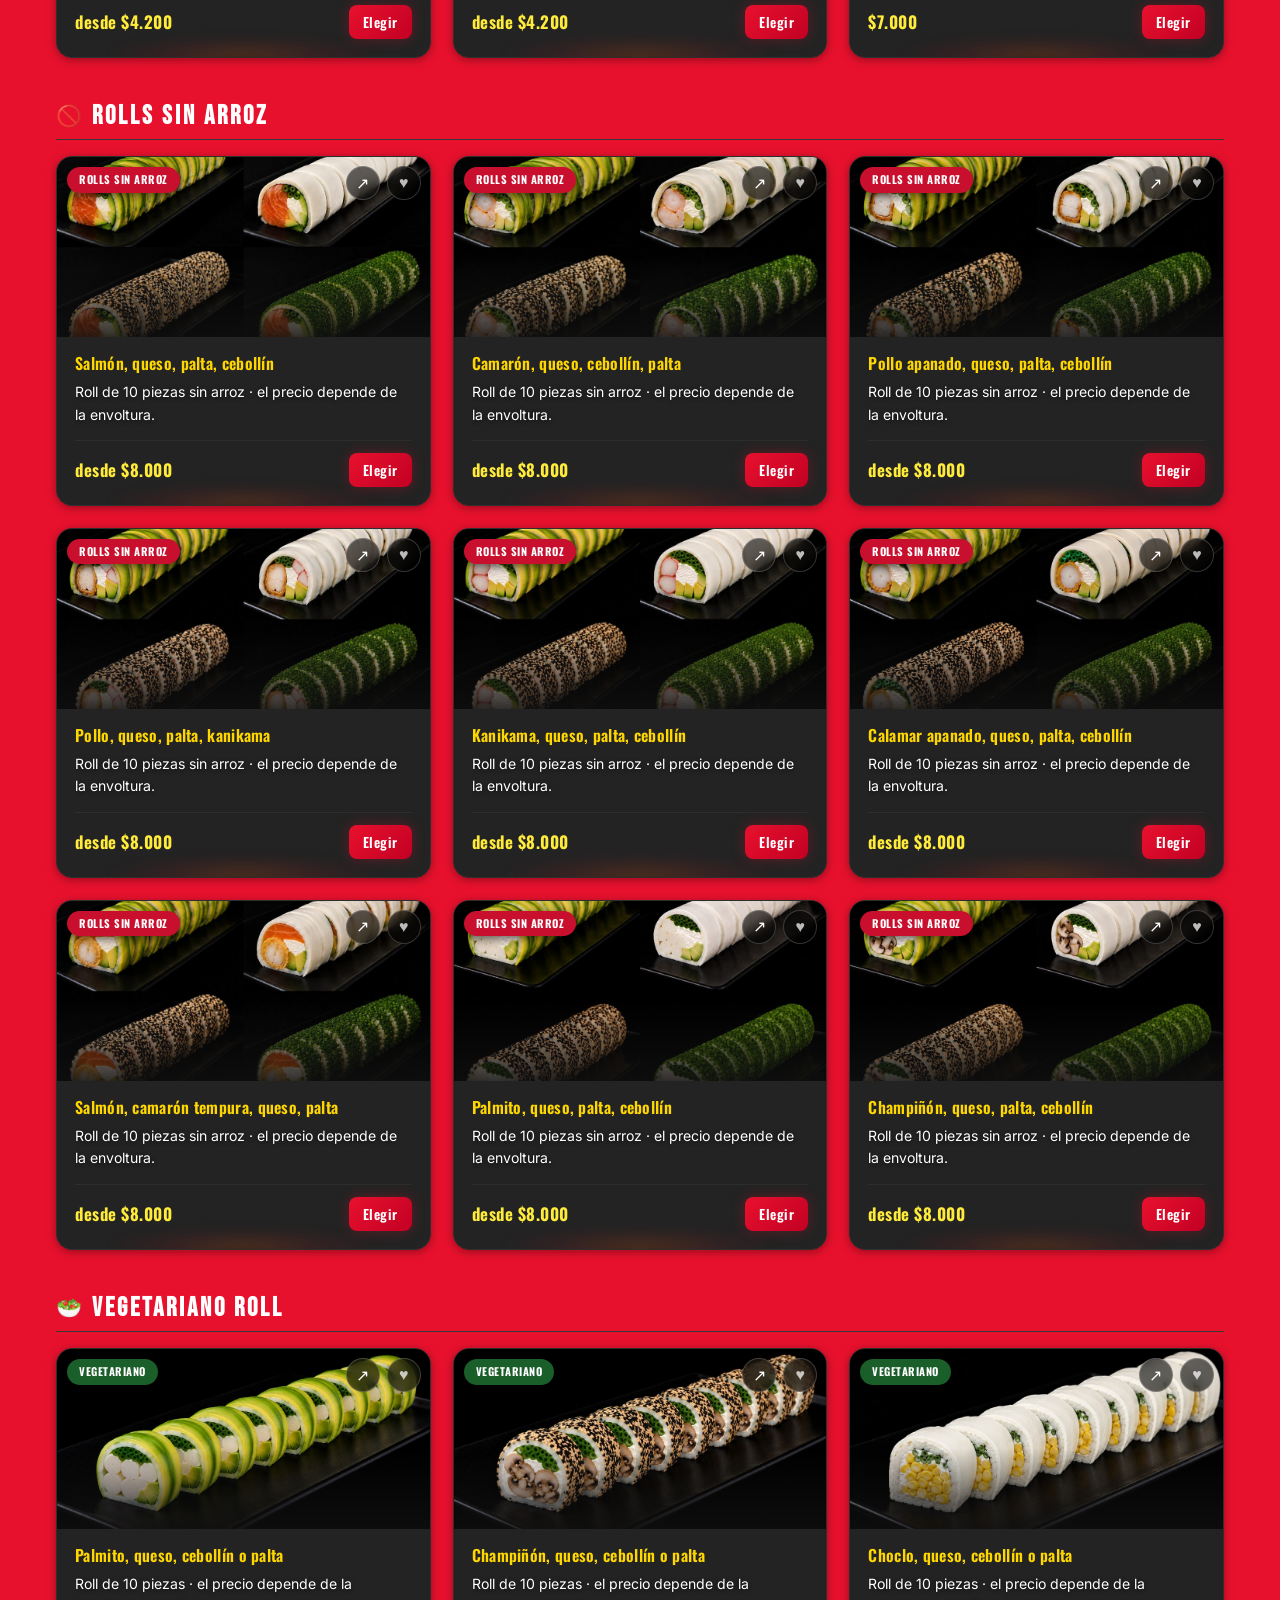
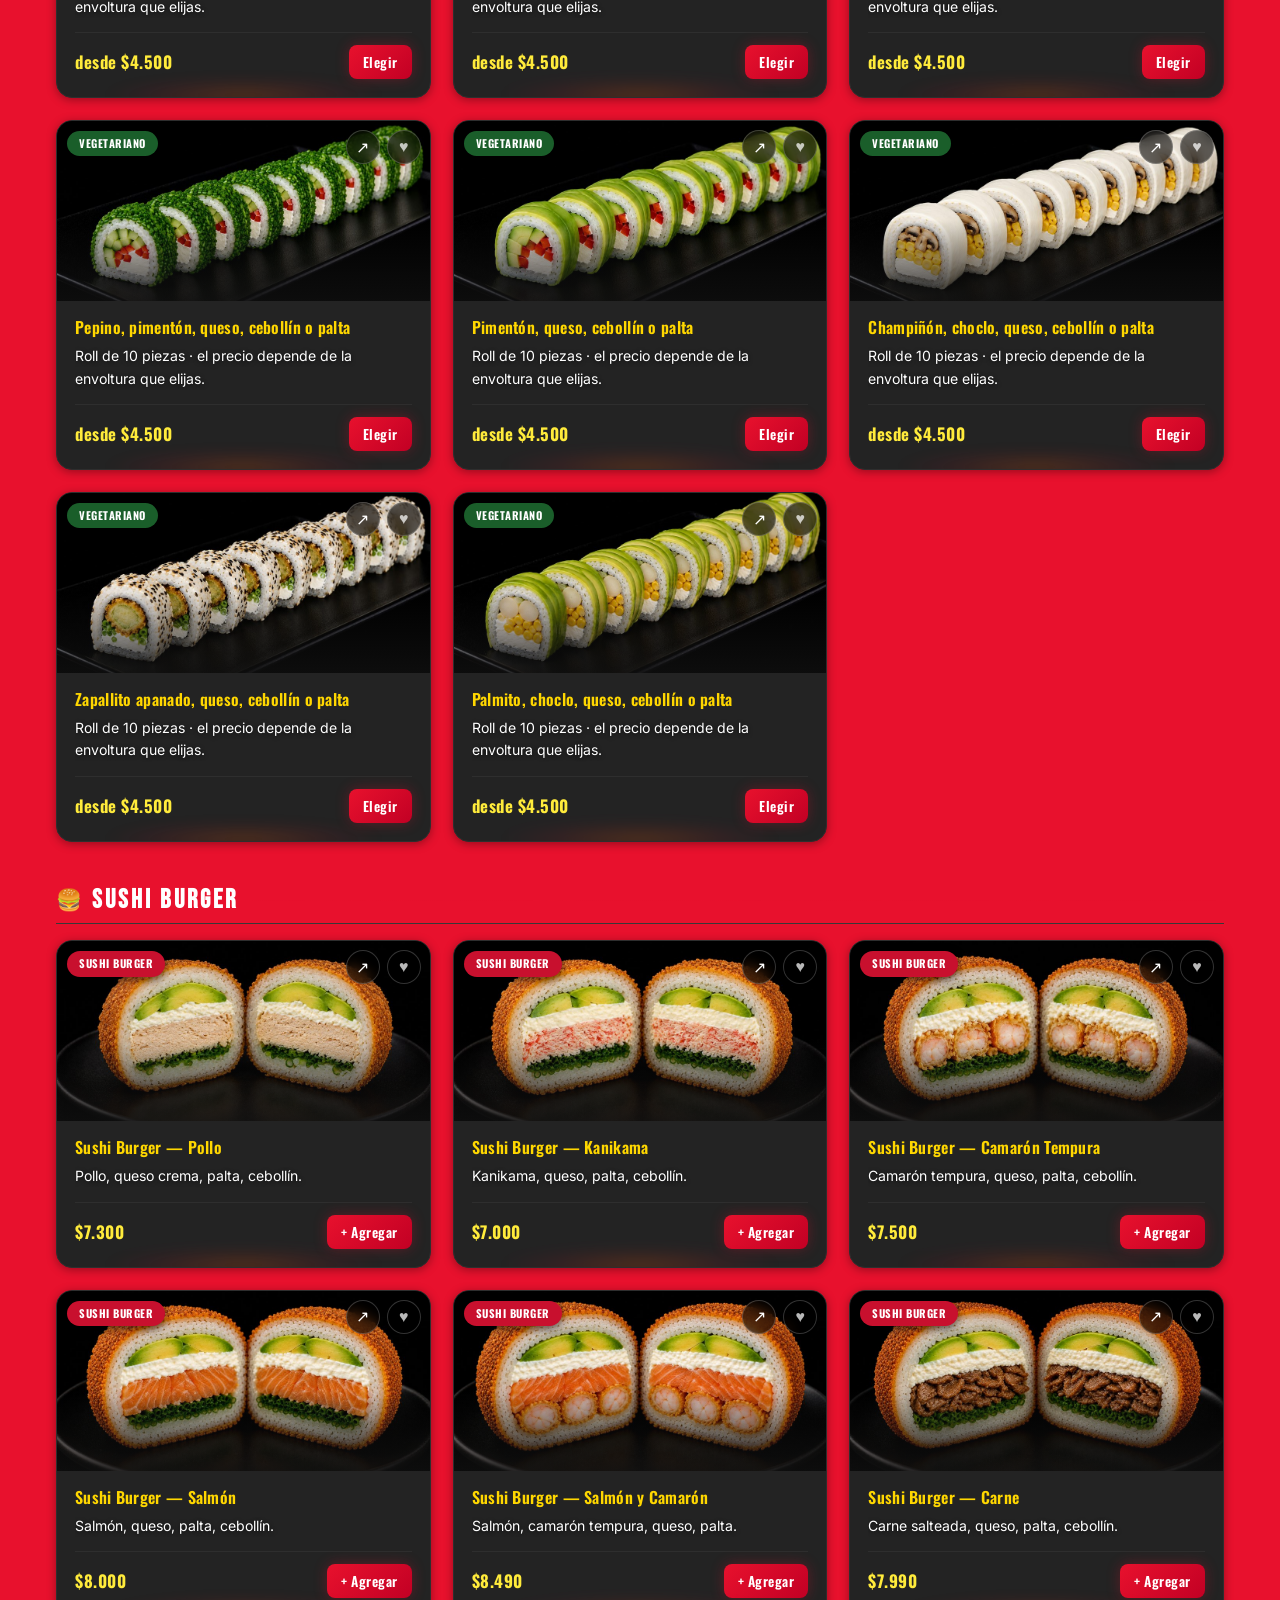
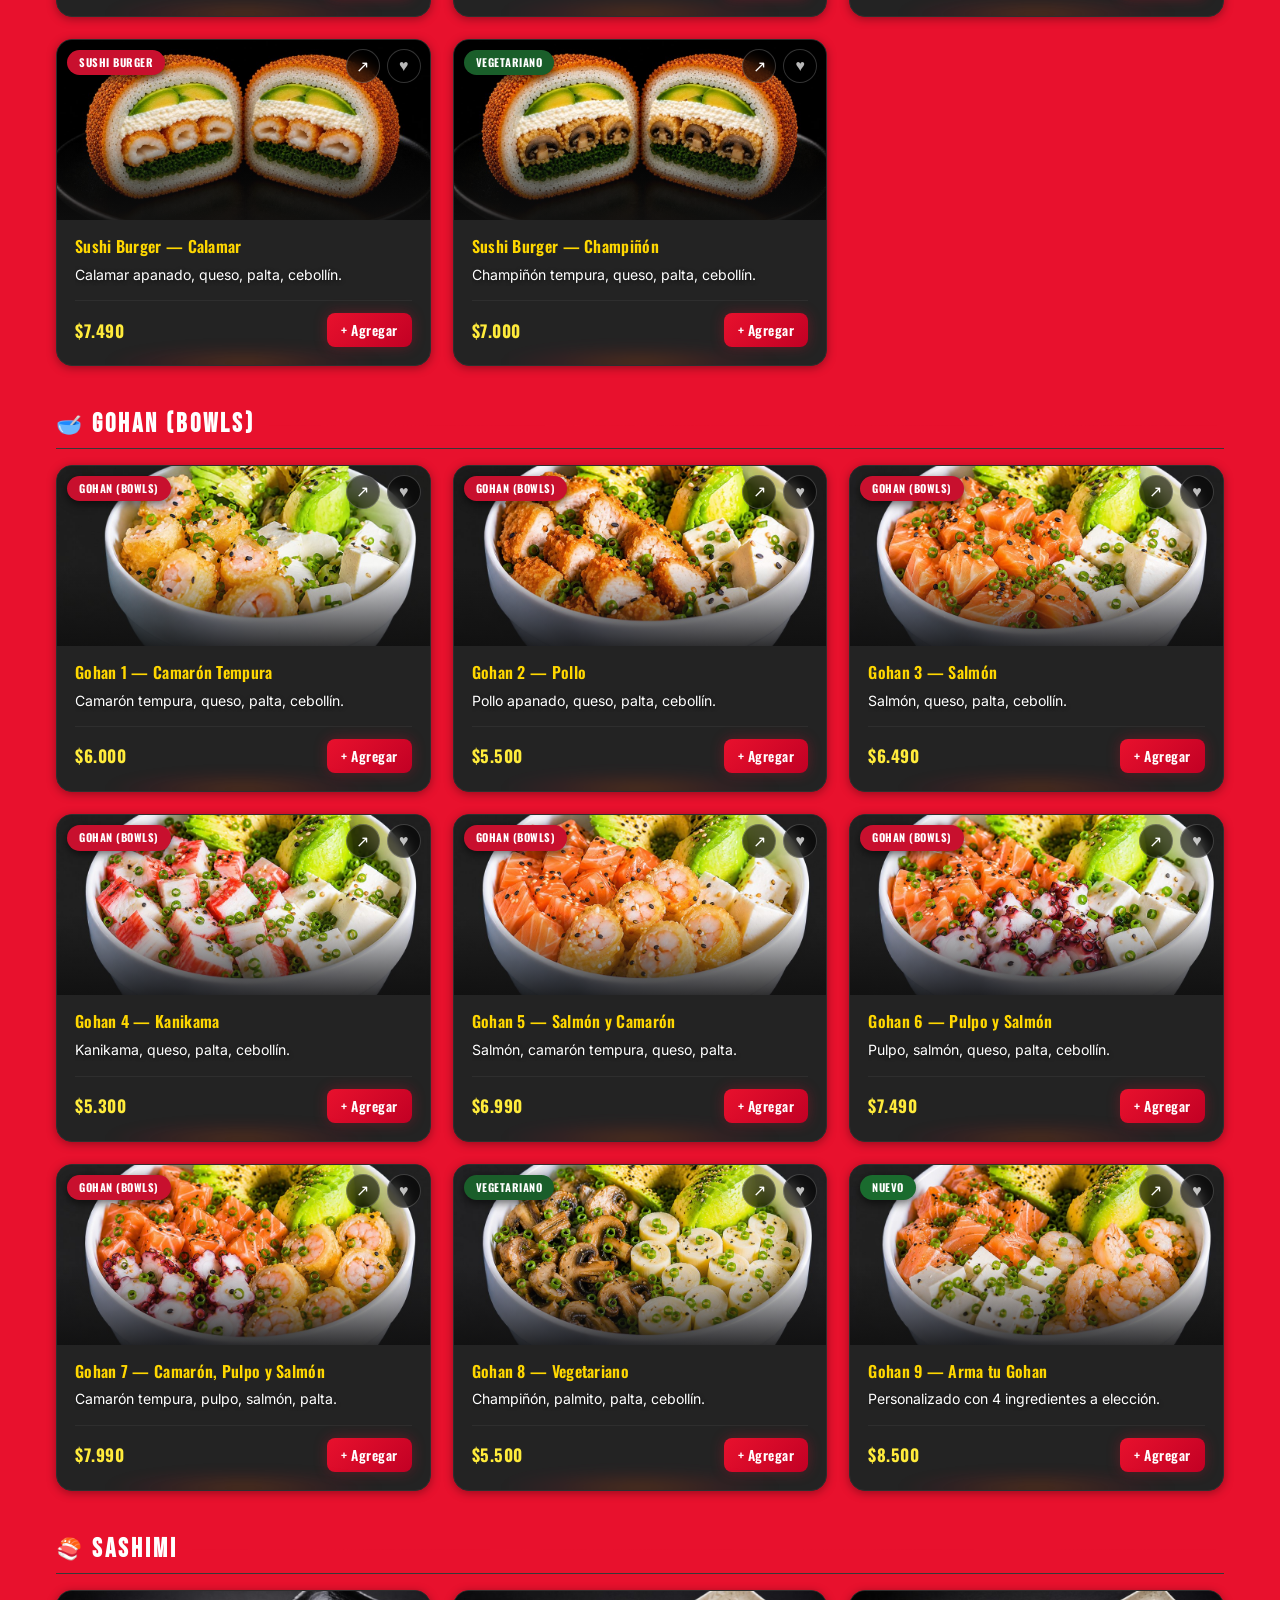
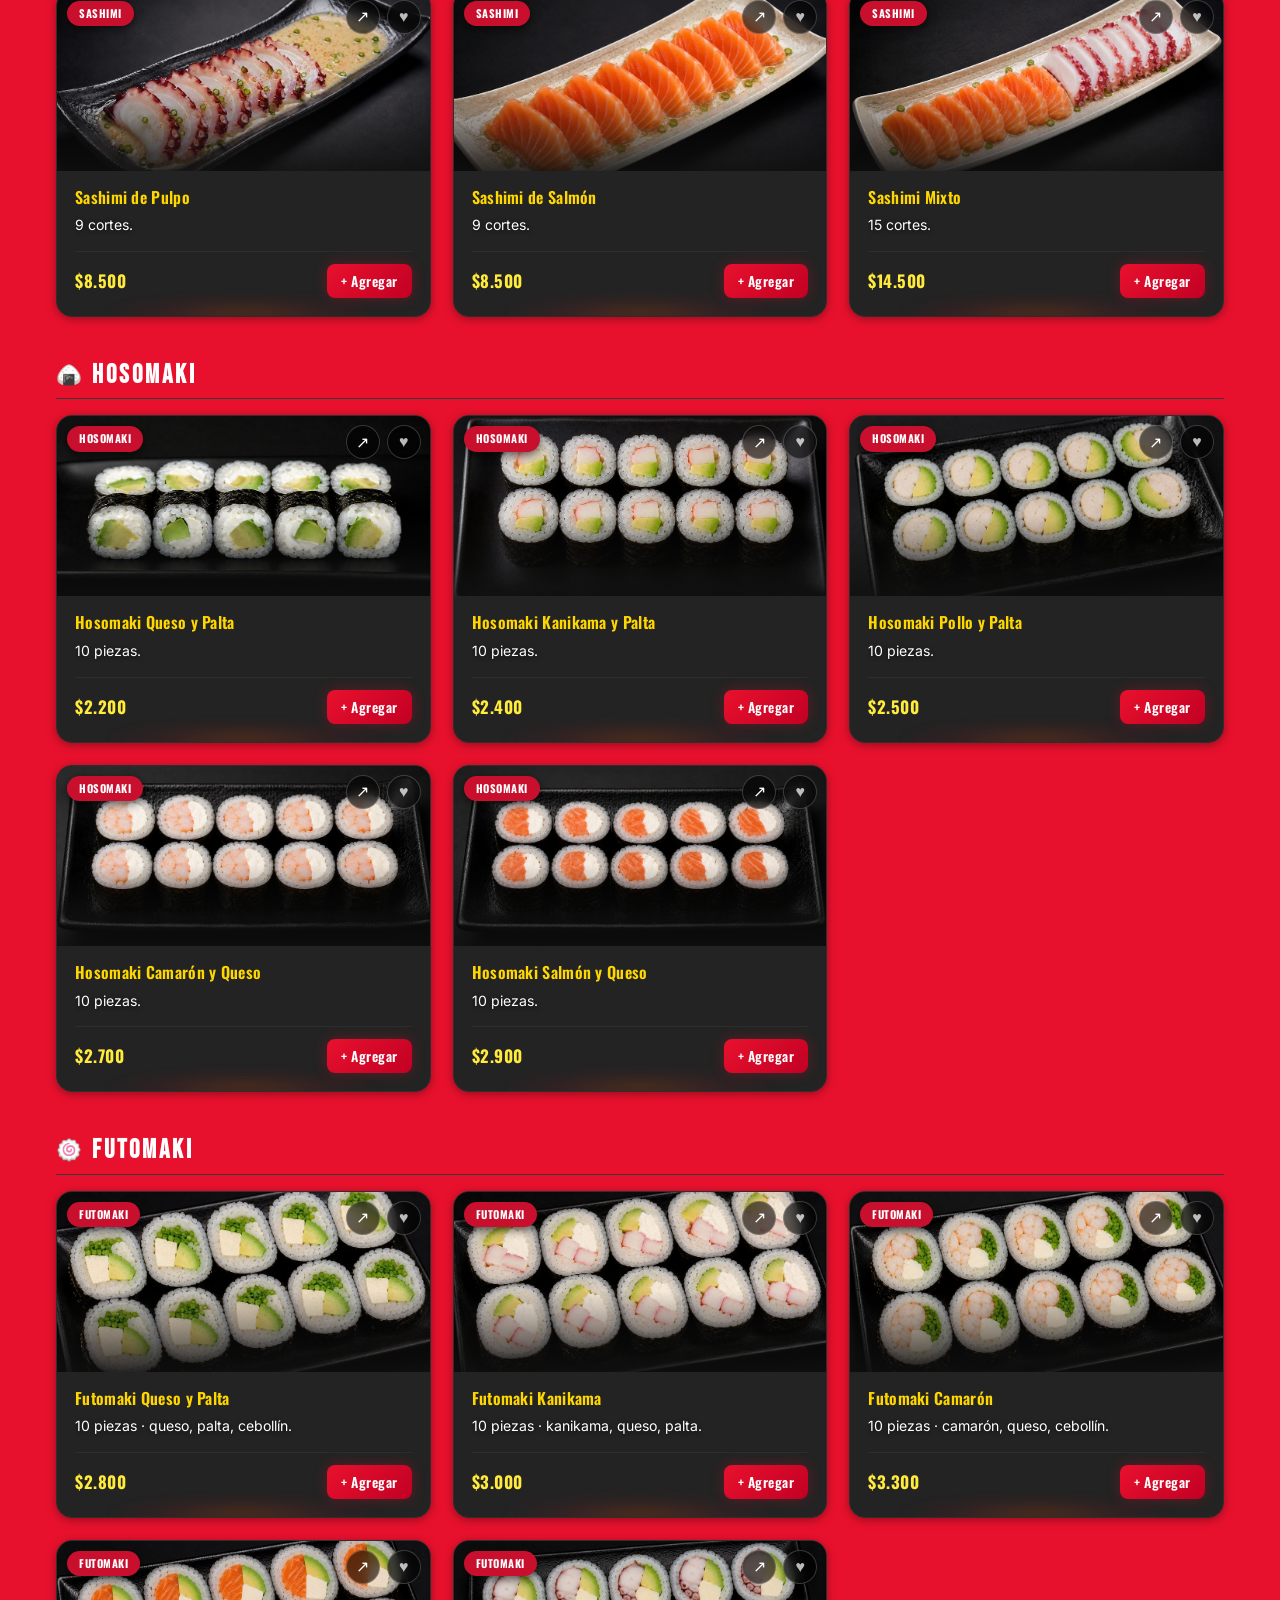
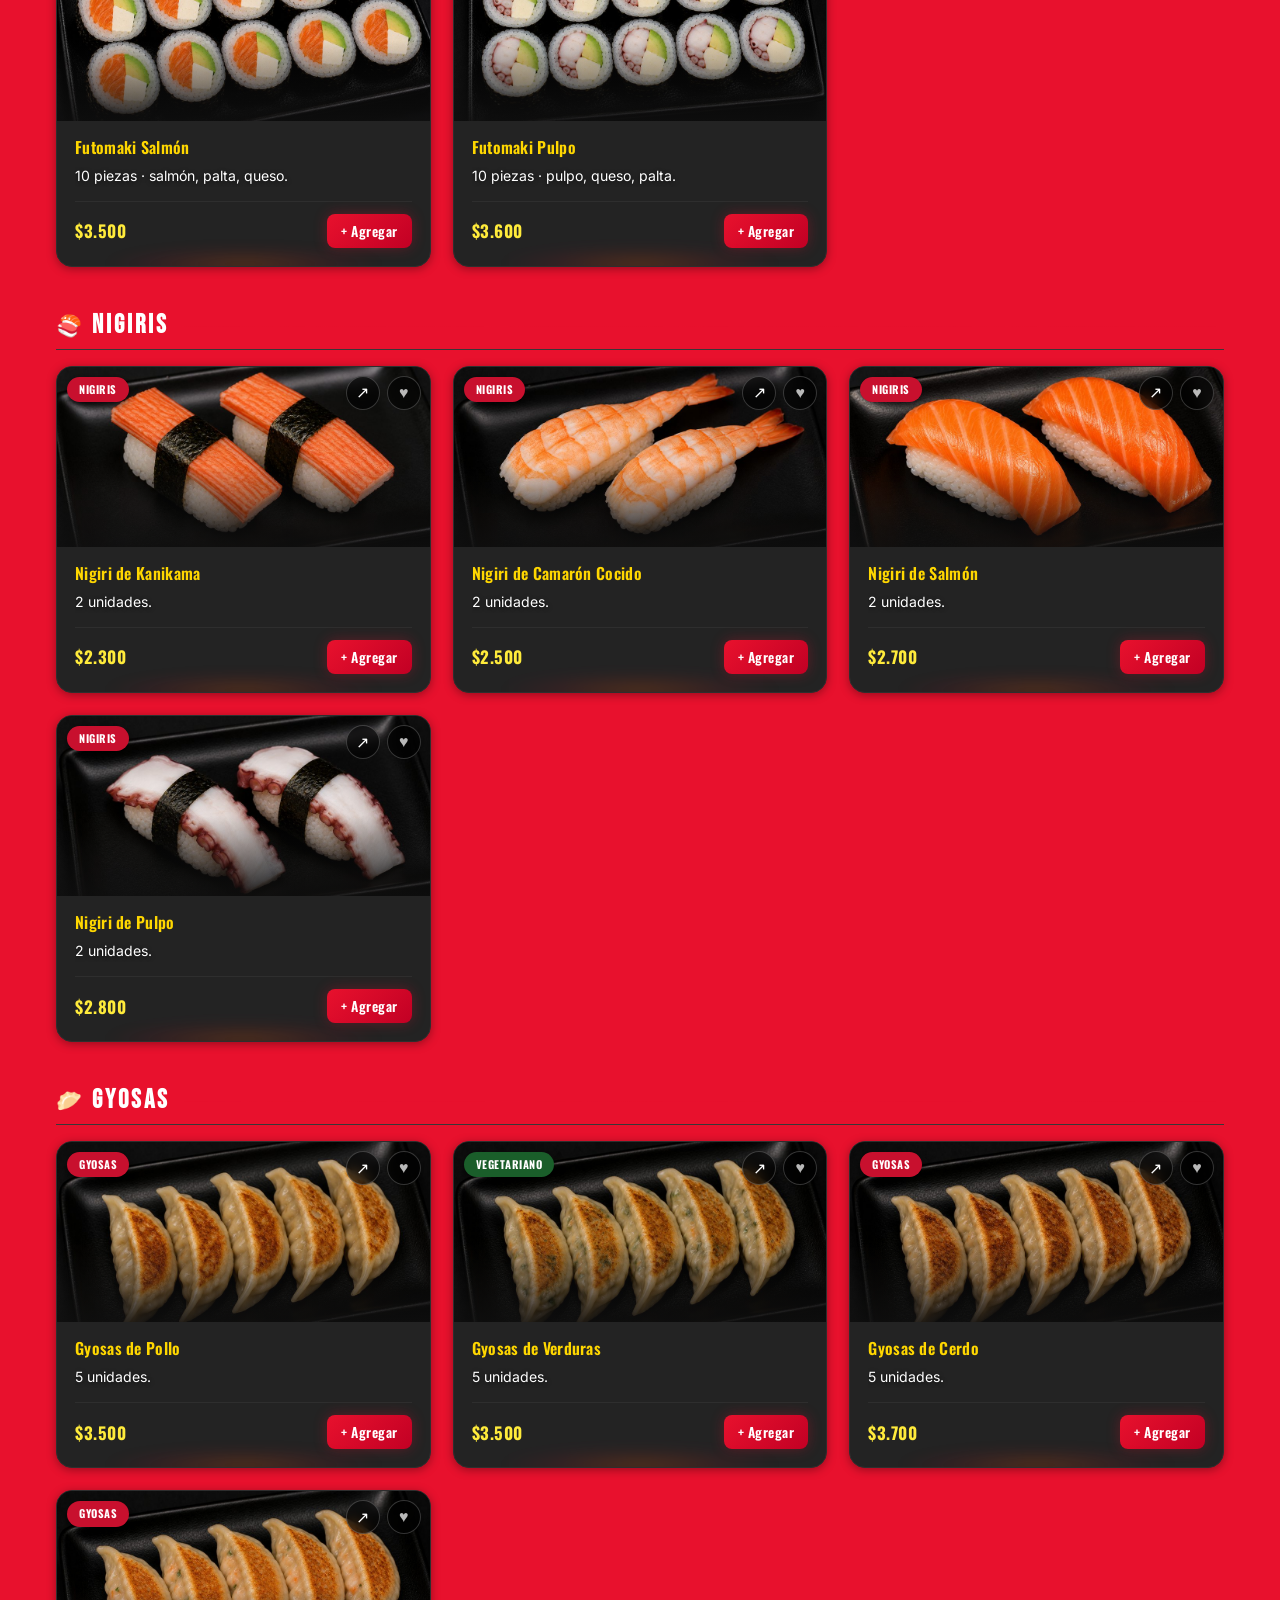
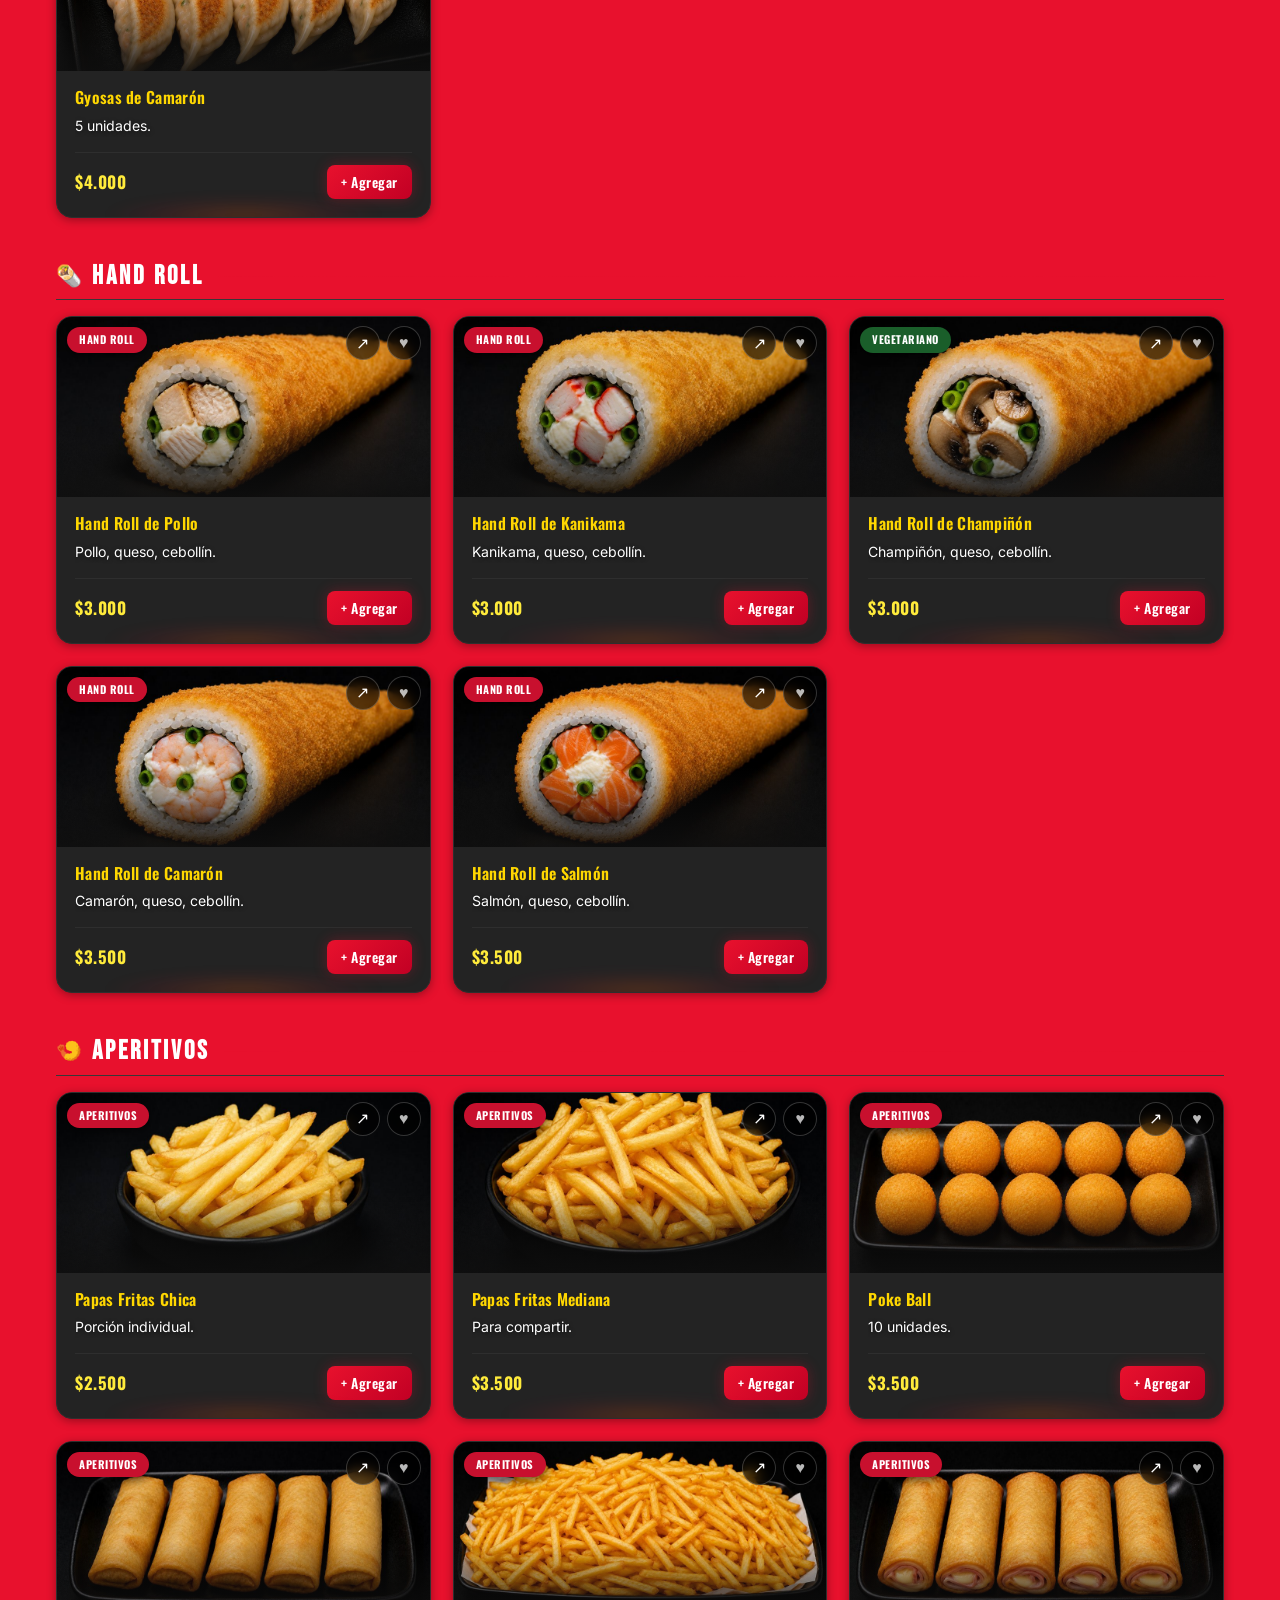
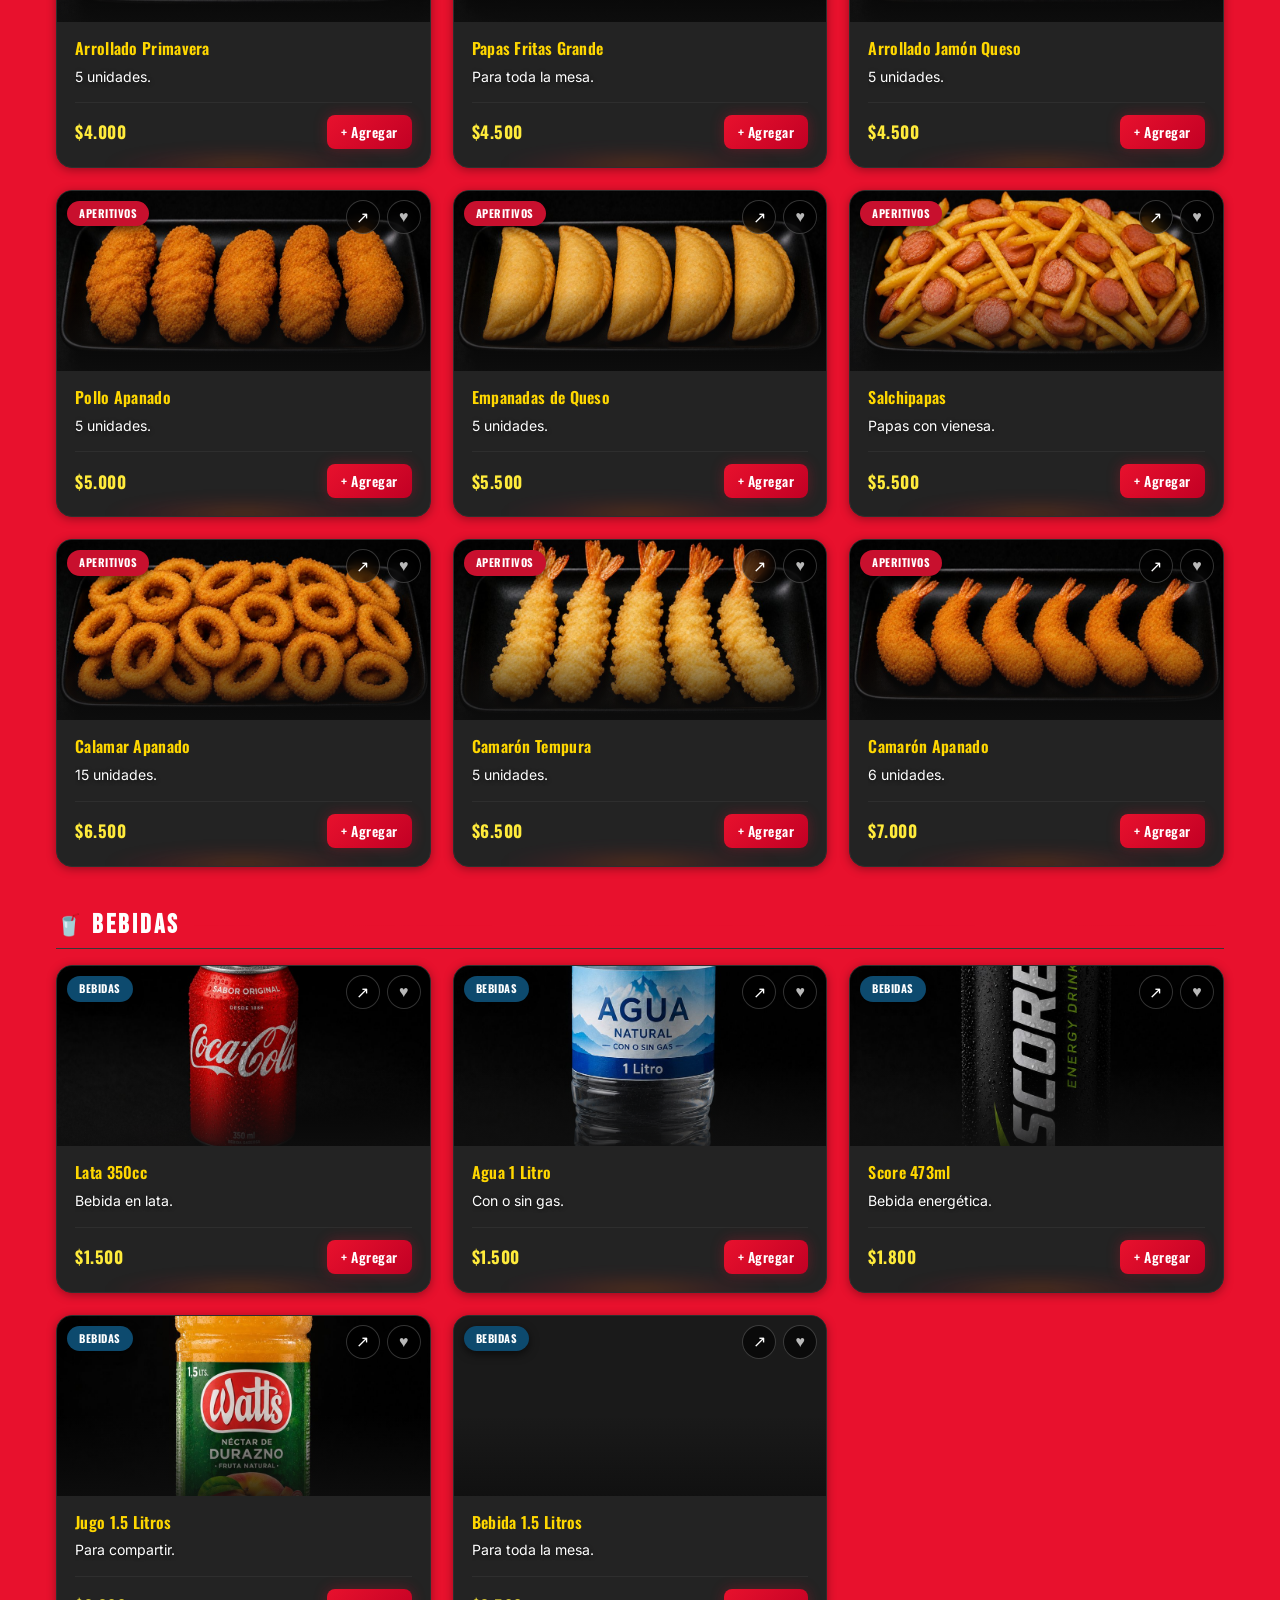
==== commit 88c425ea: "fix: bloquea despacho gratis repetido" ====
--- a/sushinan/index.html
+++ b/sushinan/index.html
@@ -419,6 +419,6 @@
     </div>
   </footer>
 
-  <script type="module" src="js/app.js?v=33"></script>
+  <script type="module" src="js/app.js?v=34"></script>
 </body>
 </html>
